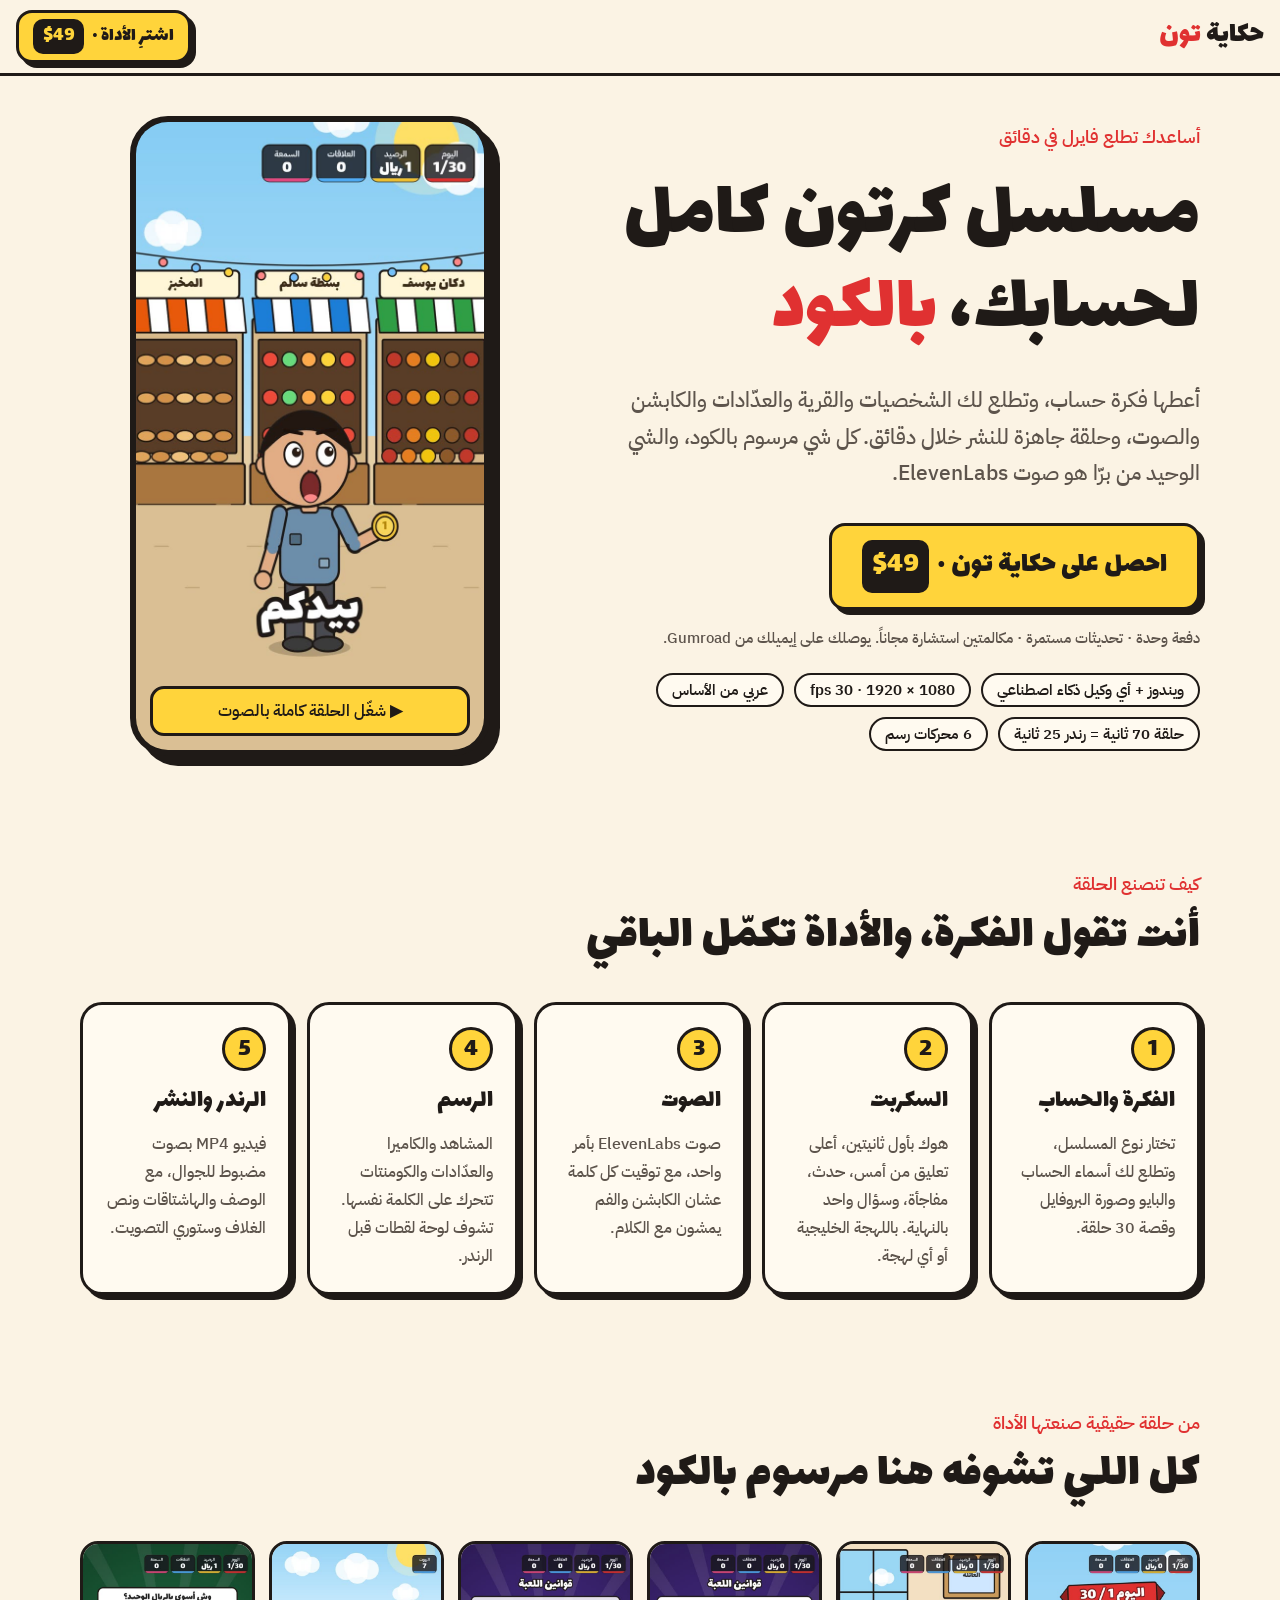
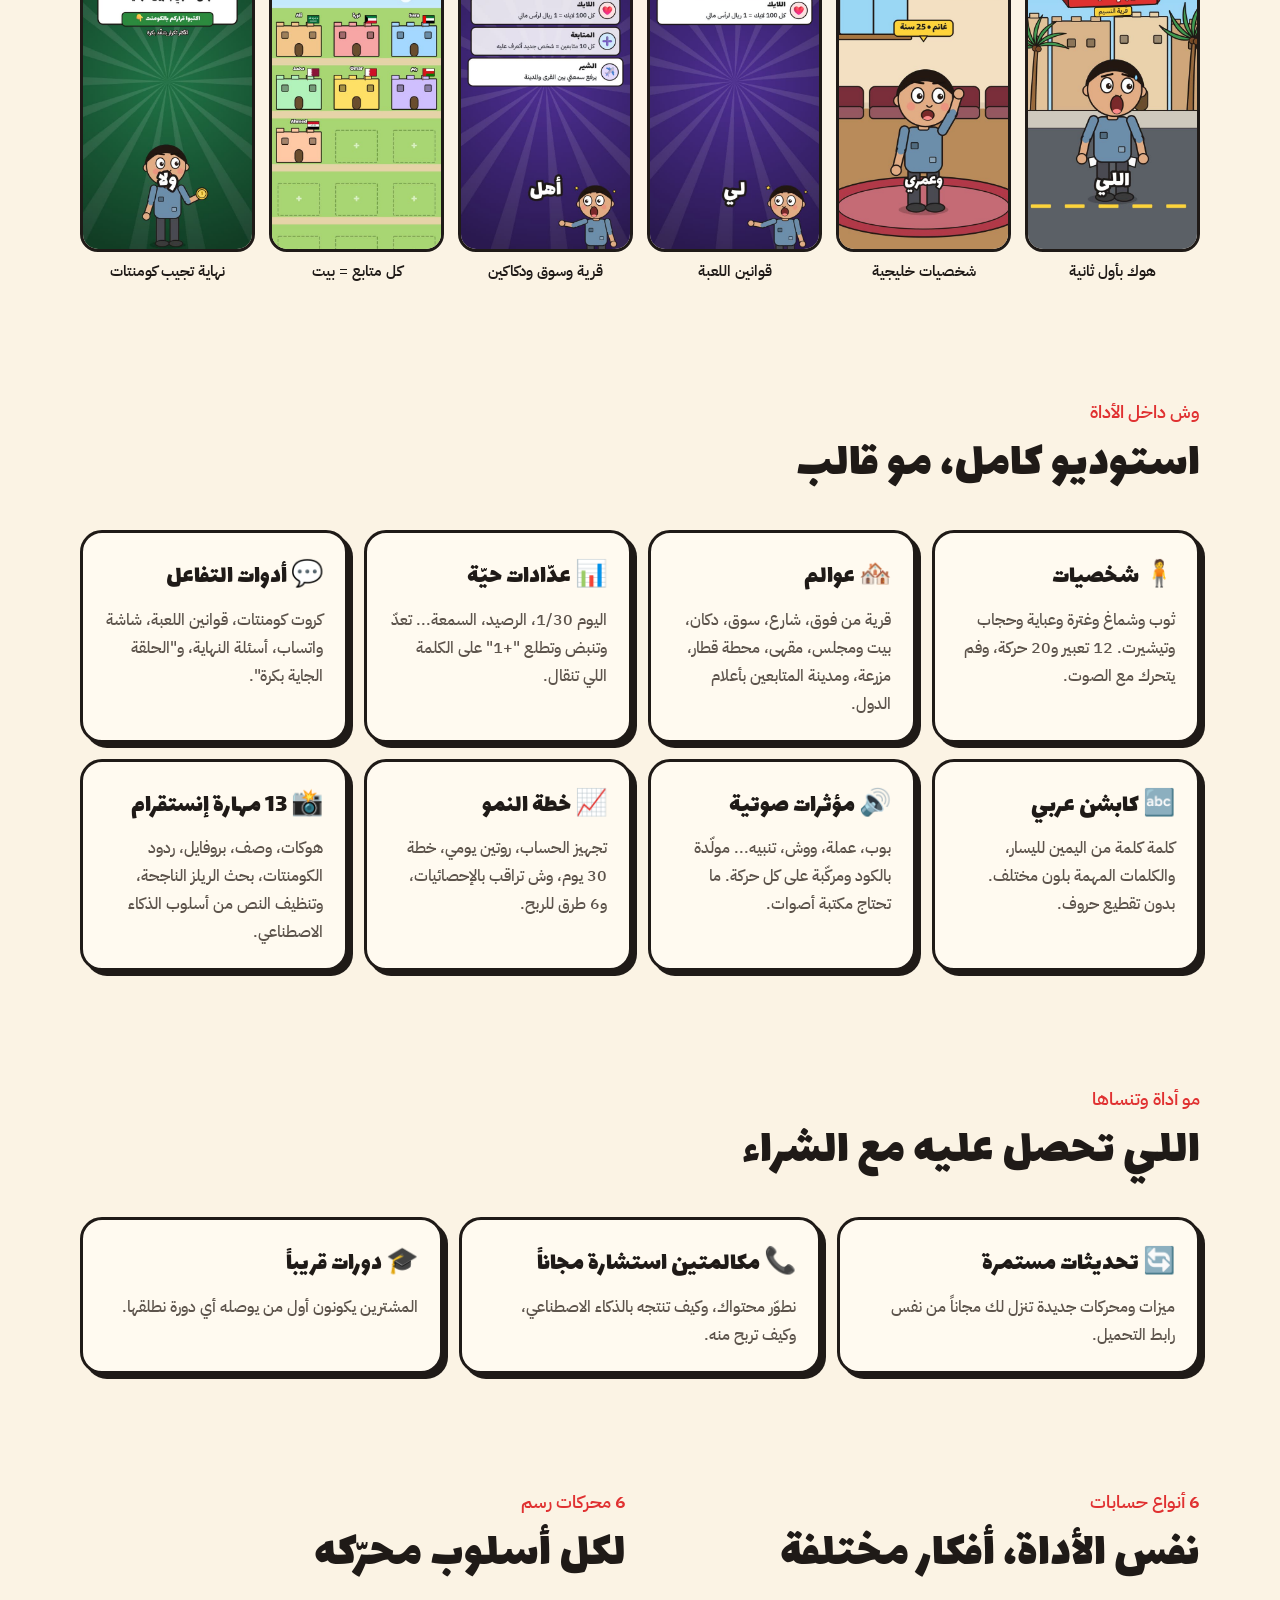
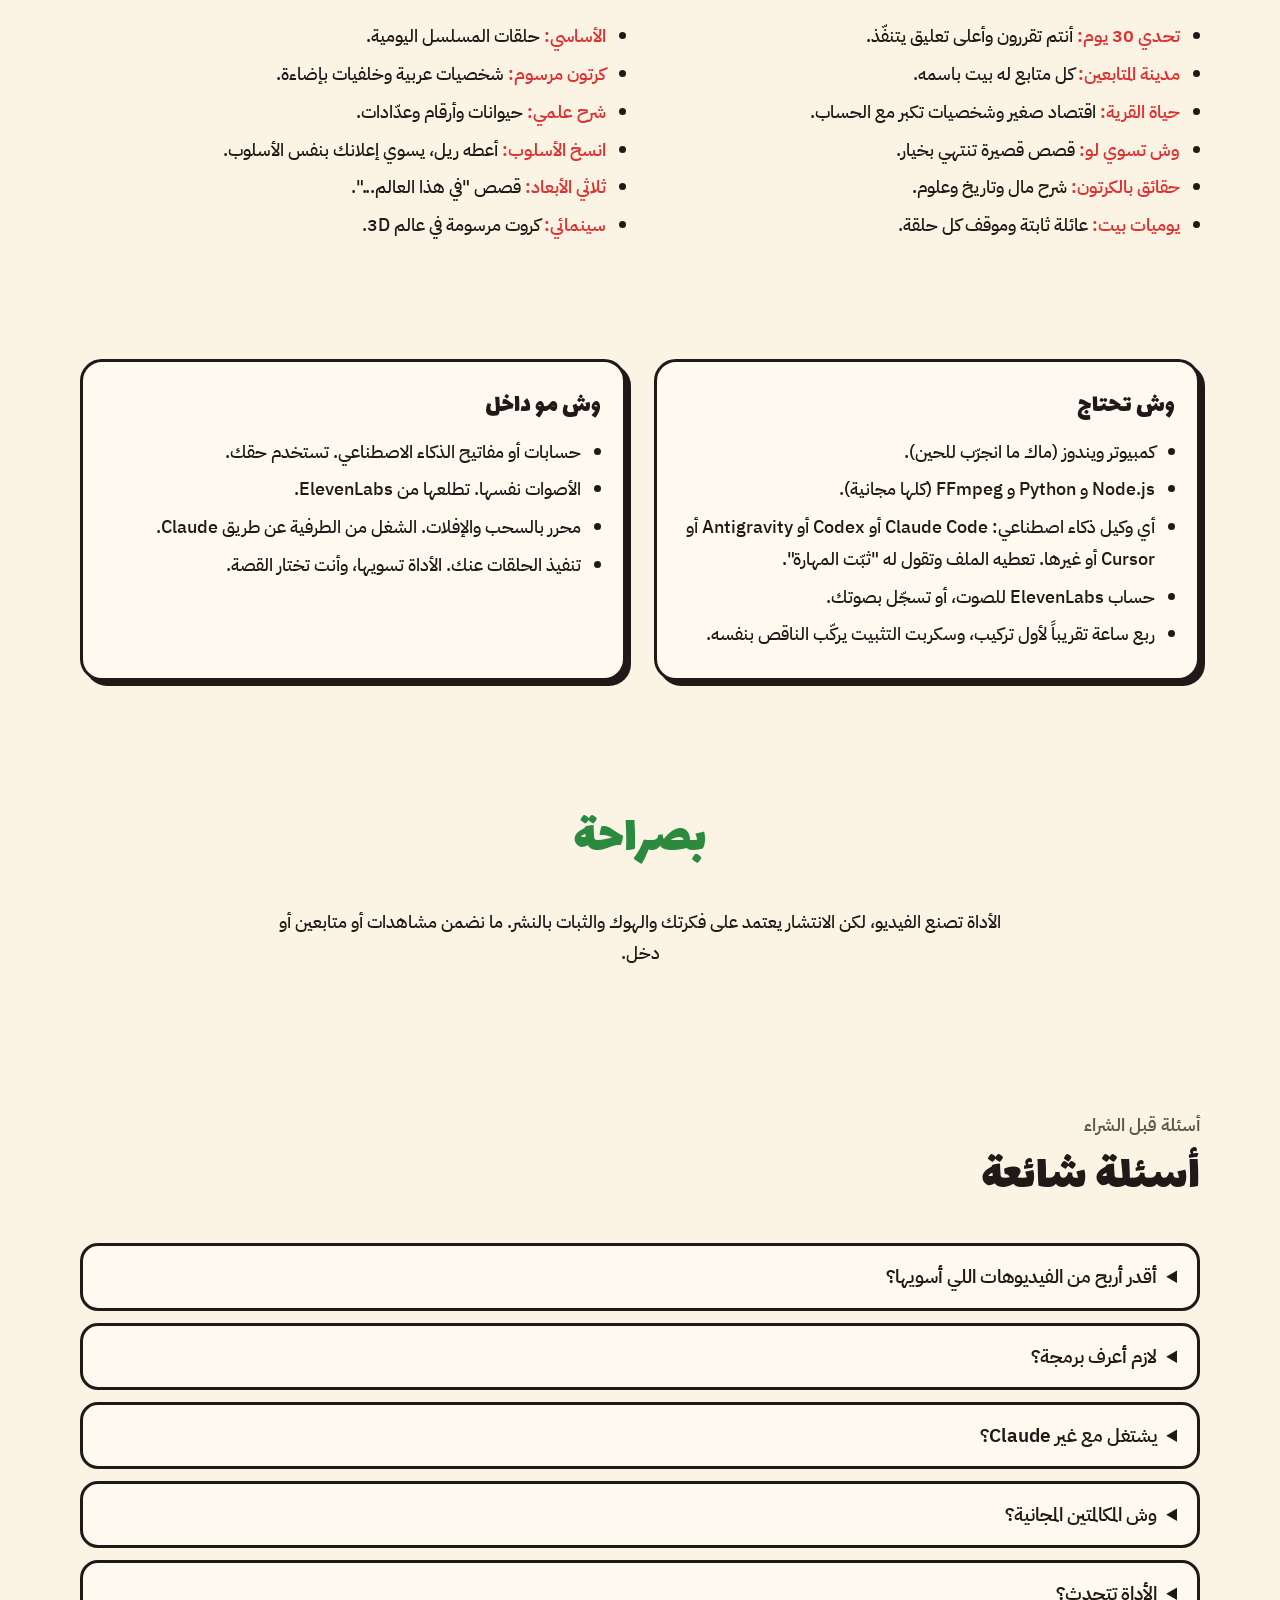
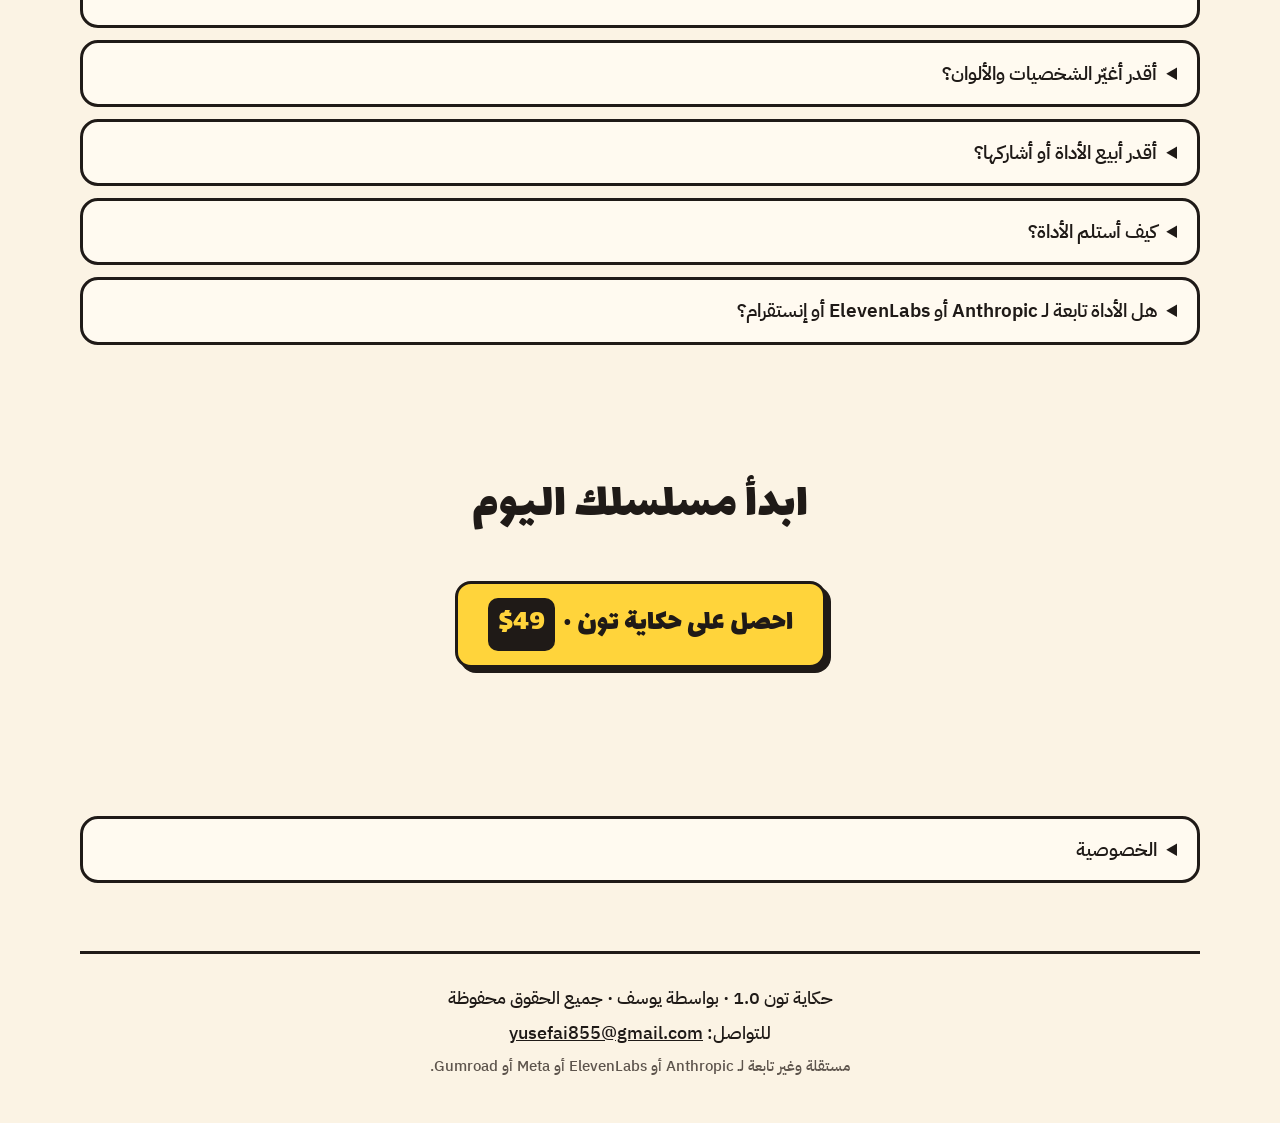
==== index.html @ e9ec8491 "Add visitor analytics, pre-checkout lead form, invite links and private dashboard Co-Authored-By: Cl" ====
<!doctype html>
<html lang="ar" dir="rtl">
<head>
<meta charset="utf-8">
<meta name="viewport" content="width=device-width, initial-scale=1">
<meta http-equiv="Content-Security-Policy" content="default-src 'self'; img-src 'self' data:; media-src 'self'; font-src 'self'; style-src 'self'; script-src 'self'; connect-src https://*.supabase.co; object-src 'none'; base-uri 'none'; form-action 'none'; upgrade-insecure-requests">
<meta name="referrer" content="strict-origin-when-cross-origin">
<title>حكاية تون | مسلسل كرتون كامل لإنستقرام بالذكاء الاصطناعي</title>
<meta name="description" content="أداة لـ Claude تصنع مسلسل كرتون عربي كامل لإنستقرام وتيك توك: الشخصيات والخلفيات والعدّادات والكابشن مرسومة بالكود، والصوت من ElevenLabs.">
<meta property="og:title" content="حكاية تون">
<meta property="og:description" content="أعطها فكرة، تطلع لك حلقة كرتون جاهزة للنشر.">
<meta property="og:image" content="assets/poster.jpg">
<link rel="icon" href="assets/icon.svg" type="image/svg+xml">
<link rel="stylesheet" href="style.css?v=2">
</head>
<body>

<header class="bar">
  <a class="logo" href="#top">حكاية <span>تون</span></a>
  <a class="btn btn-sm buy" href="#" data-buy>اشترِ الأداة · <b data-price></b></a>
</header>

<main id="top">

<section class="hero wrap">
  <div class="hero-text">
    <p class="kicker">أساعدك تطلع فايرل في دقائق</p>
    <h1>مسلسل كرتون كامل<br>لحسابك، <em>بالكود</em></h1>
    <p class="lead">أعطها فكرة حساب، وتطلع لك الشخصيات والقرية والعدّادات والكابشن والصوت، وحلقة جاهزة للنشر خلال دقائق. كل شي مرسوم بالكود، والشي الوحيد من برّا هو صوت ElevenLabs.</p>
    <a class="btn buy big" href="#" data-buy>احصل على حكاية تون · <b data-price></b></a>
    <p class="small">دفعة وحدة · تحديثات مستمرة · مكالمتين استشارة مجاناً. يوصلك على إيميلك من Gumroad.</p>
    <ul class="chips">
      <li>ويندوز + أي وكيل ذكاء اصطناعي</li><li>1080 × 1920 · 30 fps</li><li>عربي من الأساس</li><li>حلقة 70 ثانية = رندر 25 ثانية</li><li>6 محركات رسم</li>
    </ul>
  </div>
  <div class="phone">
    <video id="heroVideo" src="assets/hero.mp4" poster="assets/poster.jpg" autoplay muted loop playsinline preload="metadata" disablepictureinpicture controlslist="nodownload noremoteplayback"></video>
    <button class="sound" id="soundBtn" type="button">▶ شغّل الحلقة كاملة بالصوت</button>
  </div>
</section>

<section class="wrap">
  <p class="kicker">كيف تنصنع الحلقة</p>
  <h2>أنت تقول الفكرة، والأداة تكمّل الباقي</h2>
  <ol class="steps">
    <li><span>1</span><h3>الفكرة والحساب</h3><p>تختار نوع المسلسل، وتطلع لك أسماء الحساب والبايو وصورة البروفايل وقصة 30 حلقة.</p></li>
    <li><span>2</span><h3>السكربت</h3><p>هوك بأول ثانيتين، أعلى تعليق من أمس، حدث، مفاجأة، وسؤال واحد بالنهاية. باللهجة الخليجية أو أي لهجة.</p></li>
    <li><span>3</span><h3>الصوت</h3><p>صوت ElevenLabs بأمر واحد، مع توقيت كل كلمة عشان الكابشن والفم يمشون مع الكلام.</p></li>
    <li><span>4</span><h3>الرسم</h3><p>المشاهد والكاميرا والعدّادات والكومنتات تتحرك على الكلمة نفسها. تشوف لوحة لقطات قبل الرندر.</p></li>
    <li><span>5</span><h3>الرندر والنشر</h3><p>فيديو MP4 بصوت مضبوط للجوال، مع الوصف والهاشتاقات ونص الغلاف وستوري التصويت.</p></li>
  </ol>
</section>

<section class="wrap">
  <p class="kicker">من حلقة حقيقية صنعتها الأداة</p>
  <h2>كل اللي تشوفه هنا مرسوم بالكود</h2>
  <div class="gallery">
    <figure><img src="assets/hook.jpg" alt="الهوك" loading="lazy"><figcaption>هوك بأول ثانية</figcaption></figure>
    <figure><img src="assets/family.jpg" alt="العائلة" loading="lazy"><figcaption>شخصيات خليجية</figcaption></figure>
    <figure><img src="assets/rules.jpg" alt="القوانين" loading="lazy"><figcaption>قوانين اللعبة</figcaption></figure>
    <figure><img src="assets/market.jpg" alt="السوق" loading="lazy"><figcaption>قرية وسوق ودكاكين</figcaption></figure>
    <figure><img src="assets/city.jpg" alt="مدينة المتابعين" loading="lazy"><figcaption>كل متابع = بيت</figcaption></figure>
    <figure><img src="assets/cta.jpg" alt="النهاية" loading="lazy"><figcaption>نهاية تجيب كومنتات</figcaption></figure>
  </div>
</section>

<section class="wrap">
  <p class="kicker">وش داخل الأداة</p>
  <h2>استوديو كامل، مو قالب</h2>
  <div class="grid">
    <div class="card"><h3>🧍 شخصيات</h3><p>ثوب وشماغ وغترة وعباية وحجاب وتيشيرت. 12 تعبير و20 حركة، وفم يتحرك مع الصوت.</p></div>
    <div class="card"><h3>🏘️ عوالم</h3><p>قرية من فوق، شارع، سوق، دكان، بيت ومجلس، مقهى، محطة قطار، مزرعة، ومدينة المتابعين بأعلام الدول.</p></div>
    <div class="card"><h3>📊 عدّادات حيّة</h3><p>اليوم 1/30، الرصيد، السمعة... تعدّ وتنبض وتطلع "+1" على الكلمة اللي تنقال.</p></div>
    <div class="card"><h3>💬 أدوات التفاعل</h3><p>كروت كومنتات، قوانين اللعبة، شاشة واتساب، أسئلة النهاية، و"الحلقة الجاية بكرة".</p></div>
    <div class="card"><h3>🔤 كابشن عربي</h3><p>كلمة كلمة من اليمين لليسار، والكلمات المهمة بلون مختلف. بدون تقطيع حروف.</p></div>
    <div class="card"><h3>🔊 مؤثرات صوتية</h3><p>بوب، عملة، ووش، تنبيه... مولّدة بالكود ومركّبة على كل حركة. ما تحتاج مكتبة أصوات.</p></div>
    <div class="card"><h3>📈 خطة النمو</h3><p>تجهيز الحساب، روتين يومي، خطة 30 يوم، وش تراقب بالإحصائيات، و6 طرق للربح.</p></div>
    <div class="card"><h3>📸 13 مهارة إنستقرام</h3><p>هوكات، وصف، بروفايل، ردود الكومنتات، بحث الريلز الناجحة، وتنظيف النص من أسلوب الذكاء الاصطناعي.</p></div>
  </div>
</section>

<section class="wrap">
  <p class="kicker">مو أداة وتنساها</p>
  <h2>اللي تحصل عليه مع الشراء</h2>
  <div class="grid three">
    <div class="card"><h3>🔄 تحديثات مستمرة</h3><p>ميزات ومحركات جديدة تنزل لك مجاناً من نفس رابط التحميل.</p></div>
    <div class="card"><h3>📞 مكالمتين استشارة مجاناً</h3><p>نطوّر محتواك، وكيف تنتجه بالذكاء الاصطناعي، وكيف تربح منه.</p></div>
    <div class="card"><h3>🎓 دورات قريباً</h3><p>المشترين يكونون أول من يوصله أي دورة نطلقها.</p></div>
  </div>
</section>

<section class="wrap split">
  <div>
    <p class="kicker">6 أنواع حسابات</p>
    <h2>نفس الأداة، أفكار مختلفة</h2>
    <ul class="list">
      <li><b>تحدي 30 يوم:</b> أنتم تقررون وأعلى تعليق يتنفّذ.</li>
      <li><b>مدينة المتابعين:</b> كل متابع له بيت باسمه.</li>
      <li><b>حياة القرية:</b> اقتصاد صغير وشخصيات تكبر مع الحساب.</li>
      <li><b>وش تسوي لو:</b> قصص قصيرة تنتهي بخيار.</li>
      <li><b>حقائق بالكرتون:</b> شرح مال وتاريخ وعلوم.</li>
      <li><b>يوميات بيت:</b> عائلة ثابتة وموقف كل حلقة.</li>
    </ul>
  </div>
  <div>
    <p class="kicker">6 محركات رسم</p>
    <h2>لكل أسلوب محرّكه</h2>
    <ul class="list">
      <li><b>الأساسي:</b> حلقات المسلسل اليومية.</li>
      <li><b>كرتون مرسوم:</b> شخصيات عربية وخلفيات بإضاءة.</li>
      <li><b>شرح علمي:</b> حيوانات وأرقام وعدّادات.</li>
      <li><b>انسخ الأسلوب:</b> أعطه ريل، يسوي إعلانك بنفس الأسلوب.</li>
      <li><b>ثلاثي الأبعاد:</b> قصص "في هذا العالم...".</li>
      <li><b>سينمائي:</b> كروت مرسومة في عالم 3D.</li>
    </ul>
  </div>
</section>

<section class="wrap split">
  <div class="card">
    <h3>وش تحتاج</h3>
    <ul class="list">
      <li>كمبيوتر ويندوز (ماك ما انجرّب للحين).</li>
      <li>Node.js و Python و FFmpeg (كلها مجانية).</li>
      <li>أي وكيل ذكاء اصطناعي: Claude Code أو Codex أو Antigravity أو Cursor أو غيرها. تعطيه الملف وتقول له "ثبّت المهارة".</li>
      <li>حساب ElevenLabs للصوت، أو تسجّل بصوتك.</li>
      <li>ربع ساعة تقريباً لأول تركيب، وسكربت التثبيت يركّب الناقص بنفسه.</li>
    </ul>
  </div>
  <div class="card">
    <h3>وش مو داخل</h3>
    <ul class="list">
      <li>حسابات أو مفاتيح الذكاء الاصطناعي. تستخدم حقك.</li>
      <li>الأصوات نفسها. تطلعها من ElevenLabs.</li>
      <li>محرر بالسحب والإفلات. الشغل من الطرفية عن طريق Claude.</li>
      <li>تنفيذ الحلقات عنك. الأداة تسويها، وأنت تختار القصة.</li>
    </ul>
  </div>
</section>

<section class="wrap honest">
  <p class="big-num">بصراحة</p>
  <p>الأداة تصنع الفيديو، لكن الانتشار يعتمد على فكرتك والهوك والثبات بالنشر. ما نضمن مشاهدات أو متابعين أو دخل.</p>
</section>

<section class="wrap faq">
  <p class="kicker">أسئلة قبل الشراء</p>
  <h2>أسئلة شائعة</h2>
  <details><summary>أقدر أربح من الفيديوهات اللي أسويها؟</summary><p>إيه. الفيديوهات ملكك، وتقدر تنشرها وتربح منها وتسوي فيها إعلانات.</p></details>
  <details><summary>لازم أعرف برمجة؟</summary><p>لا. تكلّم وكيل الذكاء الاصطناعي بالعربي وهو يشغّل الأوامر. التثبيت أول مرة بأمر واحد.</p></details>
  <details><summary>يشتغل مع غير Claude؟</summary><p>إيه. يشتغل مع أي وكيل يقرأ الملفات ويشغّل الأوامر: Claude Code و Codex و Antigravity و Cursor وغيرها، على ويندوز.</p></details>
  <details><summary>وش المكالمتين المجانية؟</summary><p>بعد الشراء تحجز مكالمتين استشارة: نطوّر فكرة محتواك، وكيف تنتجه بالذكاء الاصطناعي، وكيف تربح من صناعة المحتوى. تحجزها بإيميل مع رقم طلبك.</p></details>
  <details><summary>الأداة تتحدث؟</summary><p>إيه. نطوّرها باستمرار ونضيف ميزات ومحركات، وكل تحديث ينزل لك مجاناً من نفس رابط التحميل.</p></details>
  <details><summary>أقدر أغيّر الشخصيات والألوان؟</summary><p>إيه. كل شخصية تتحدد بسطور بسيطة (لون البشرة، الشعر، اللبس، العمر)، وتقدر تضيف خلفيات جديدة.</p></details>
  <details><summary>أقدر أبيع الأداة أو أشاركها؟</summary><p>لا. الرخصة لاستخدامك الشخصي ولصنع فيديوهاتك. إعادة البيع أو المشاركة ممنوعة.</p></details>
  <details><summary>كيف أستلم الأداة؟</summary><p>بعد الدفع في Gumroad يوصلك رابط التحميل على إيميلك مباشرة.</p></details>
  <details><summary>هل الأداة تابعة لـ Anthropic أو ElevenLabs أو إنستقرام؟</summary><p>لا. أداة مستقلة تشتغل معها، وما هي تابعة لها ولا معتمدة منها.</p></details>
</section>

<section class="wrap final">
  <h2>ابدأ مسلسلك اليوم</h2>
  <a class="btn buy big" href="#" data-buy>احصل على حكاية تون · <b data-price></b></a>
</section>

<section class="wrap faq" id="privacy">
  <details><summary>الخصوصية</summary><p>نحفظ إيميلك ورقمك لما تكتبها قبل الدفع، عشان نتواصل معك بخصوص طلبك والتحديثات والمكالمات. نقيس الزيارات بشكل مجهول (كم وقت بقيت بالصفحة ووين وصلت) عشان نحسّن الموقع، بمعرّف عشوائي في متصفحك بدون اسمك. ما نبيع بياناتك ولا نشاركها مع أحد. الدفع كله في Gumroad وما نشوف بيانات بطاقتك. تبي نحذف بياناتك؟ راسلنا على الإيميل تحت.</p></details>
</section>

</main>

<footer class="wrap foot">
  <p>حكاية تون 1.0 · بواسطة يوسف · جميع الحقوق محفوظة</p>
  <p data-email-row hidden>للتواصل: <a data-email href="#"></a></p>
  <p class="small">مستقلة وغير تابعة لـ Anthropic أو ElevenLabs أو Meta أو Gumroad.</p>
</footer>

<div class="modal" id="leadModal" hidden>
  <form class="lead-box" id="leadForm" novalidate>
    <button class="close" id="leadClose" type="button" aria-label="إغلاق">✕</button>
    <h3>خطوة وحدة قبل الدفع</h3>
    <p class="small">نحتاج إيميلك ورقمك عشان نرسل لك التحديثات ونرتب معك المكالمتين المجانية.</p>
    <label>الإيميل<input name="email" type="email" inputmode="email" autocomplete="email" required dir="ltr" placeholder="name@example.com"></label>
    <label>رقم الجوال
      <span class="phone-row">
        <input name="phone" type="tel" inputmode="tel" autocomplete="tel-national" required dir="ltr" placeholder="5XXXXXXXX">
        <select name="cc" aria-label="رمز الدولة" dir="ltr">
          <option value="+966">🇸🇦 +966</option><option value="+971">🇦🇪 +971</option><option value="+965">🇰🇼 +965</option>
          <option value="+974">🇶🇦 +974</option><option value="+973">🇧🇭 +973</option><option value="+968">🇴🇲 +968</option>
          <option value="+964">🇮🇶 +964</option><option value="+962">🇯🇴 +962</option><option value="+20">🇪🇬 +20</option>
          <option value="+212">🇲🇦 +212</option><option value="+213">🇩🇿 +213</option><option value="+216">🇹🇳 +216</option>
          <option value="+1">🇺🇸 +1</option><option value="+44">🇬🇧 +44</option>
        </select>
      </span>
    </label>
    <label class="check"><input name="consent" type="checkbox"> أوافق على حفظ إيميلي ورقمي للتواصل بخصوص طلبي (<a href="#privacy">الخصوصية</a>)</label>
    <p class="err" id="leadMsg" role="alert"></p>
    <button class="btn buy big" type="submit">كمّل للدفع</button>
    <p class="small">الدفع يتم بأمان في Gumroad. ما نشوف بيانات بطاقتك.</p>
  </form>
</div>

<div class="modal" id="modal" hidden>
  <div class="modal-box">
    <button class="close" id="closeBtn" type="button" aria-label="إغلاق">✕</button>
    <video id="demoVideo" src="assets/demo.mp4" poster="assets/poster.jpg" controls playsinline preload="none" disablepictureinpicture controlslist="nodownload noremoteplayback noplaybackrate"></video>
  </div>
</div>

<script src="config.js?v=2"></script>
<script src="site.js?v=2"></script>
</body>
</html>
---- style.css ----
@font-face { font-family: Lalezar; src: url('fonts/Lalezar-Regular.ttf'); font-display: swap; }
@font-face { font-family: Plex; src: url('fonts/IBMPlexSansArabic-Medium.ttf'); font-weight: 500; font-display: swap; }
@font-face { font-family: Plex; src: url('fonts/IBMPlexSansArabic-SemiBold.ttf'); font-weight: 600; font-display: swap; }

:root {
  --bg: #fbf3e4; --paper: #fffaf0; --ink: #1f1a17; --muted: #5d544c; --line: #1f1a17;
  --yellow: #ffd43b; --red: #e03131; --green: #2b8a3e; --purple: #4b2d8f; --sky: #7cc8f2;
  --shadow: 5px 5px 0 var(--line);
}
@media (prefers-color-scheme: dark) {
  :root { --bg: #17130f; --paper: #231d17; --ink: #f5ede1; --muted: #c9bcab; --line: #000; --shadow: 5px 5px 0 #000; }
}
* { box-sizing: border-box; }
html { scroll-behavior: smooth; }
body { margin: 0; background: var(--bg); color: var(--ink); font: 500 18px/1.75 Plex, 'Segoe UI', Tahoma, sans-serif;
  -webkit-user-select: none; user-select: none; overflow-x: hidden; }
img, video { -webkit-user-drag: none; user-select: none; }
h1, h2, h3, .logo, .btn, .big-num { font-family: Lalezar, Plex, sans-serif; font-weight: 400; letter-spacing: 0; }
h1 { font-size: clamp(44px, 7vw, 82px); line-height: 1.15; margin: .2em 0 .3em; }
h1 em { font-style: normal; color: var(--red); }
h2 { font-size: clamp(32px, 4.4vw, 50px); line-height: 1.25; margin: .1em 0 .7em; }
h3 { font-size: 26px; margin: 0 0 .2em; }
a { color: inherit; }
.wrap { width: min(1120px, 100% - 32px); margin: 0 auto; padding: 56px 0; }
.kicker { color: var(--red); font-weight: 600; margin: 0; }
.small { color: var(--muted); font-size: 15px; }

.bar { position: sticky; top: 0; z-index: 10; display: flex; justify-content: space-between; align-items: center;
  padding: 10px 16px; background: color-mix(in srgb, var(--bg) 88%, transparent); backdrop-filter: blur(8px); border-bottom: 3px solid var(--line); }
.logo { font-size: 30px; text-decoration: none; }
.logo span { color: var(--red); }

.btn { display: inline-flex; align-items: center; gap: 8px; text-decoration: none; background: var(--yellow); color: #1f1a17;
  border: 3px solid var(--line); border-radius: 16px; padding: 10px 22px; font-size: 24px; box-shadow: var(--shadow);
  transition: transform .12s, box-shadow .12s; cursor: pointer; }
.btn:hover { transform: translate(-2px, -2px); box-shadow: 7px 7px 0 var(--line); }
.btn:active { transform: translate(3px, 3px); box-shadow: 2px 2px 0 var(--line); }
.btn b { font-weight: 400; background: #1f1a17; color: var(--yellow); border-radius: 10px; padding: 0 10px; }
.btn.big { font-size: 30px; padding: 14px 30px; margin-top: 10px; }
.btn-sm { font-size: 20px; padding: 6px 14px; }
.btn.soon { background: #ddd; cursor: not-allowed; }

.hero { display: grid; grid-template-columns: 1.15fr .85fr; gap: 40px; align-items: center; padding-top: 40px; }
.lead { font-size: 21px; color: var(--muted); max-width: 34em; }
.chips { list-style: none; padding: 0; display: flex; flex-wrap: wrap; gap: 10px; margin: 22px 0 0; }
.chips li { border: 2px solid var(--line); border-radius: 999px; padding: 2px 14px; background: var(--paper); font-size: 15px; font-weight: 600; }
.phone { position: relative; justify-self: center; width: min(360px, 82vw); aspect-ratio: 9/16; border: 6px solid var(--line);
  border-radius: 38px; overflow: hidden; background: #000; box-shadow: 10px 10px 0 var(--line); }
.phone video { width: 100%; height: 100%; object-fit: cover; display: block; }
.sound { position: absolute; inset: auto 14px 14px 14px; font: 600 16px Plex, sans-serif; background: var(--yellow); color: #1f1a17;
  border: 3px solid #1f1a17; border-radius: 14px; padding: 10px; cursor: pointer; }

.steps { list-style: none; padding: 0; margin: 0; display: grid; grid-template-columns: repeat(5, 1fr); gap: 16px; }
.steps li, .card { background: var(--paper); border: 3px solid var(--line); border-radius: 22px; padding: 22px; box-shadow: var(--shadow); }
.steps span { display: inline-grid; place-items: center; width: 44px; height: 44px; border-radius: 50%; background: var(--yellow);
  color: #1f1a17; border: 3px solid var(--line); font: 26px Lalezar, sans-serif; margin-bottom: 8px; }
.steps p, .card p { margin: 0; color: var(--muted); font-size: 16px; }

.gallery { display: grid; grid-template-columns: repeat(6, 1fr); gap: 14px; }
.gallery figure { margin: 0; }
.gallery img { width: 100%; aspect-ratio: 9/16; object-fit: cover; border: 3px solid var(--line); border-radius: 18px; display: block; pointer-events: none; }
.gallery figcaption { text-align: center; font-weight: 600; font-size: 15px; margin-top: 6px; }

.grid { display: grid; grid-template-columns: repeat(4, 1fr); gap: 16px; }
.grid.three { grid-template-columns: repeat(3, 1fr); }
.split { display: grid; grid-template-columns: 1fr 1fr; gap: 28px; }
.list { padding-inline-start: 1.1em; margin: 0; }
.list li { margin: .35em 0; }
.list b { color: var(--red); font-weight: 600; }

.honest { text-align: center; max-width: 760px; }
.big-num { font-size: 54px; margin: 0; color: var(--green); }
.faq details { background: var(--paper); border: 3px solid var(--line); border-radius: 18px; padding: 14px 20px; margin: 12px 0; }
.faq summary { cursor: pointer; font-weight: 600; font-size: 19px; }
.faq p { margin: .6em 0 0; color: var(--muted); }
.final { text-align: center; padding-bottom: 80px; }
.foot { border-top: 3px solid var(--line); text-align: center; padding: 24px 0 40px; }
.foot p { margin: 4px 0; }

.modal { position: fixed; inset: 0; z-index: 50; background: rgba(0,0,0,.82); display: grid; place-items: center; padding: 16px; }
.modal[hidden] { display: none; }
.modal-box { position: relative; width: min(400px, 92vw); }
.modal-box video { width: 100%; max-height: 86vh; border-radius: 22px; border: 4px solid #fff; background: #000; display: block; }
.close { position: absolute; top: -18px; left: -18px; width: 44px; height: 44px; border-radius: 50%; border: 3px solid #1f1a17;
  background: var(--yellow); font-size: 20px; cursor: pointer; }

.lead-box { position: relative; width: min(440px, 92vw); background: var(--paper); color: var(--ink); border: 4px solid var(--line);
  border-radius: 24px; padding: 26px 22px 18px; box-shadow: 8px 8px 0 #000; display: grid; gap: 12px; }
.lead-box h3 { font-size: 30px; margin: 0; }
.lead-box label { display: grid; gap: 6px; font-weight: 600; font-size: 16px; }
.lead-box input[type=email], .lead-box input[type=tel], .lead-box select { font: 500 18px Plex, sans-serif; padding: 10px 12px; border: 3px solid var(--line);
  border-radius: 12px; background: #fff; color: #1f1a17; width: 100%; }
.phone-row { display: grid; grid-template-columns: 1fr 120px; gap: 8px; direction: ltr; }
.lead-box .check { display: flex; gap: 8px; align-items: flex-start; font-weight: 500; font-size: 15px; }
.lead-box .check input { width: 20px; height: 20px; margin-top: 4px; }
.lead-box .err { color: var(--red); margin: 0; min-height: 1.2em; font-weight: 600; }
.lead-box .btn { justify-content: center; margin: 0; }
.lead-box .close { top: -16px; left: -16px; }
.lead-box { -webkit-user-select: text; user-select: text; }

@media (max-width: 900px) {
  .hero, .split { grid-template-columns: 1fr; }
  .hero { gap: 28px; }
  .steps { grid-template-columns: 1fr; }
  .grid, .grid.three { grid-template-columns: 1fr 1fr; }
  .gallery { grid-template-columns: repeat(3, 1fr); }
  .wrap { padding: 40px 0; }
}
@media (max-width: 520px) {
  .grid, .grid.three { grid-template-columns: 1fr; }
  .gallery { grid-template-columns: repeat(2, 1fr); }
  .btn.big { font-size: 24px; padding: 12px 18px; }
  .bar .btn-sm { font-size: 17px; }
}
@media print { body { display: none; } }
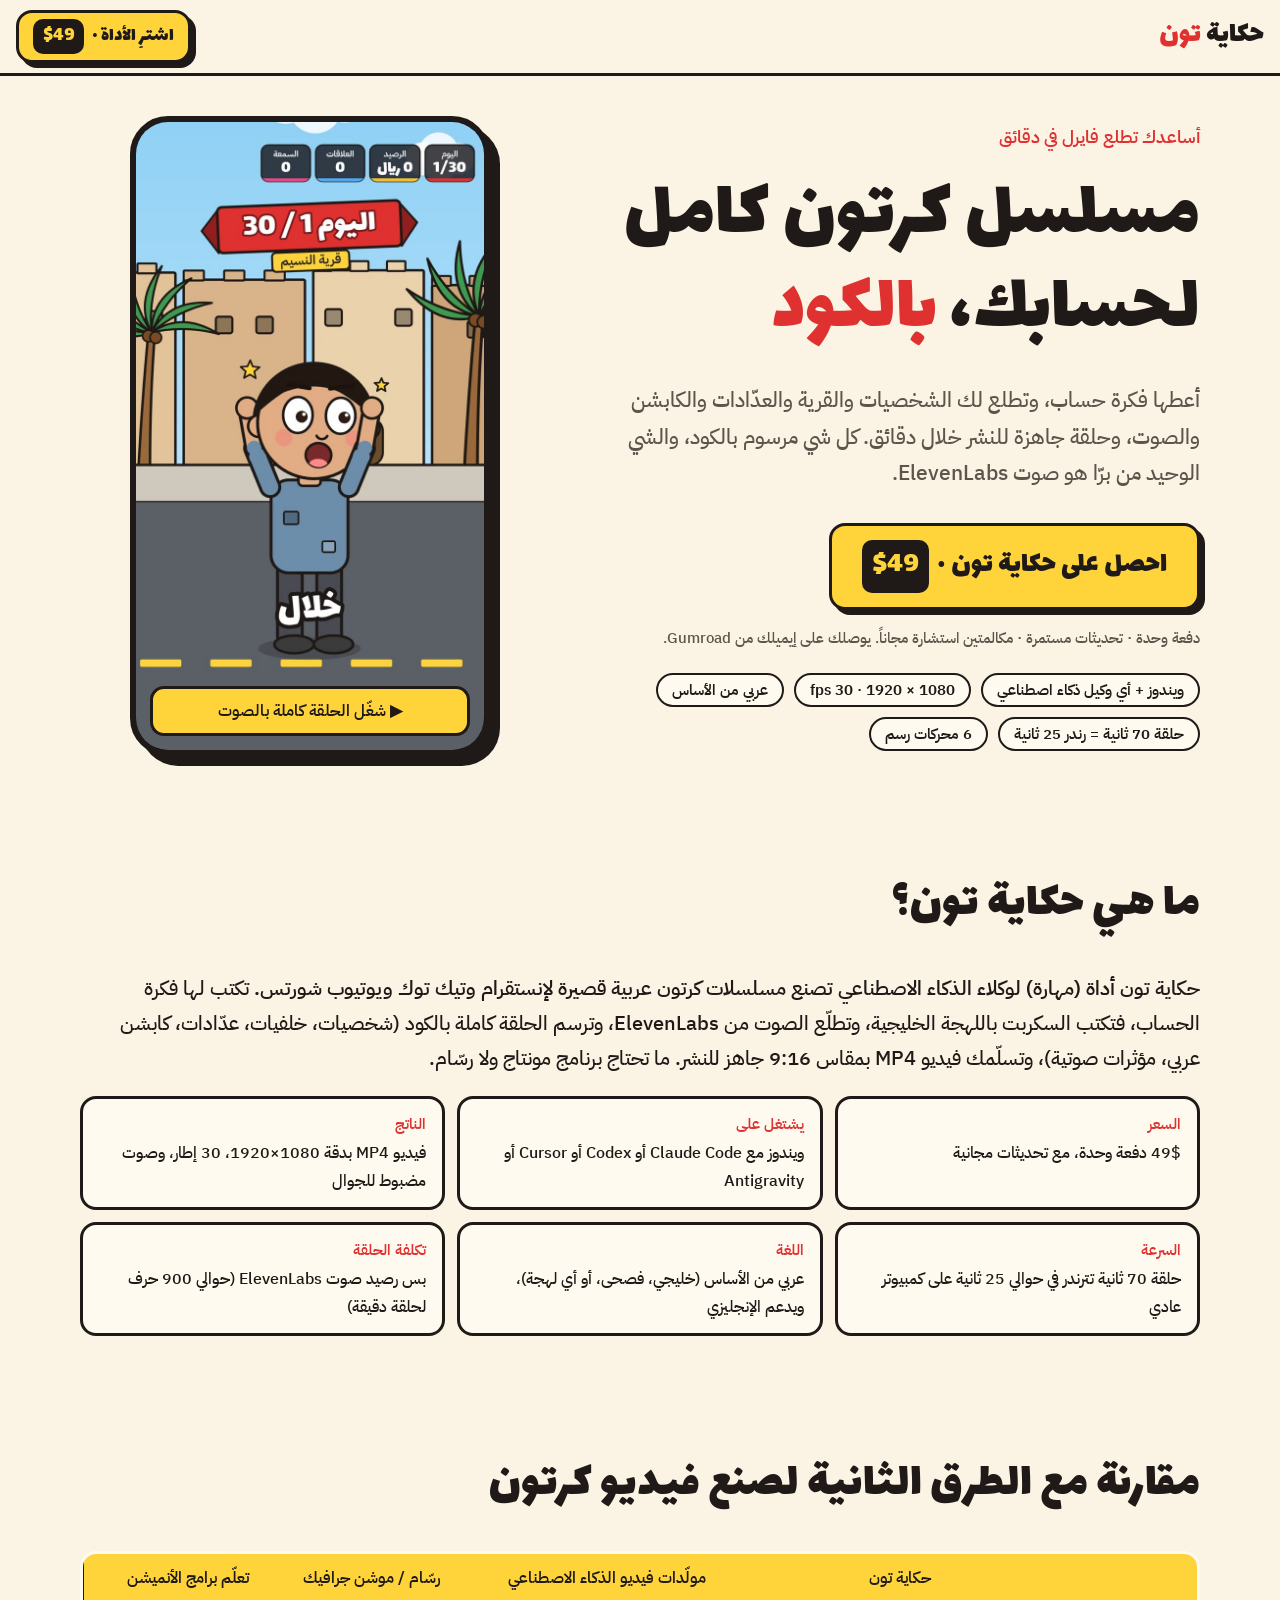
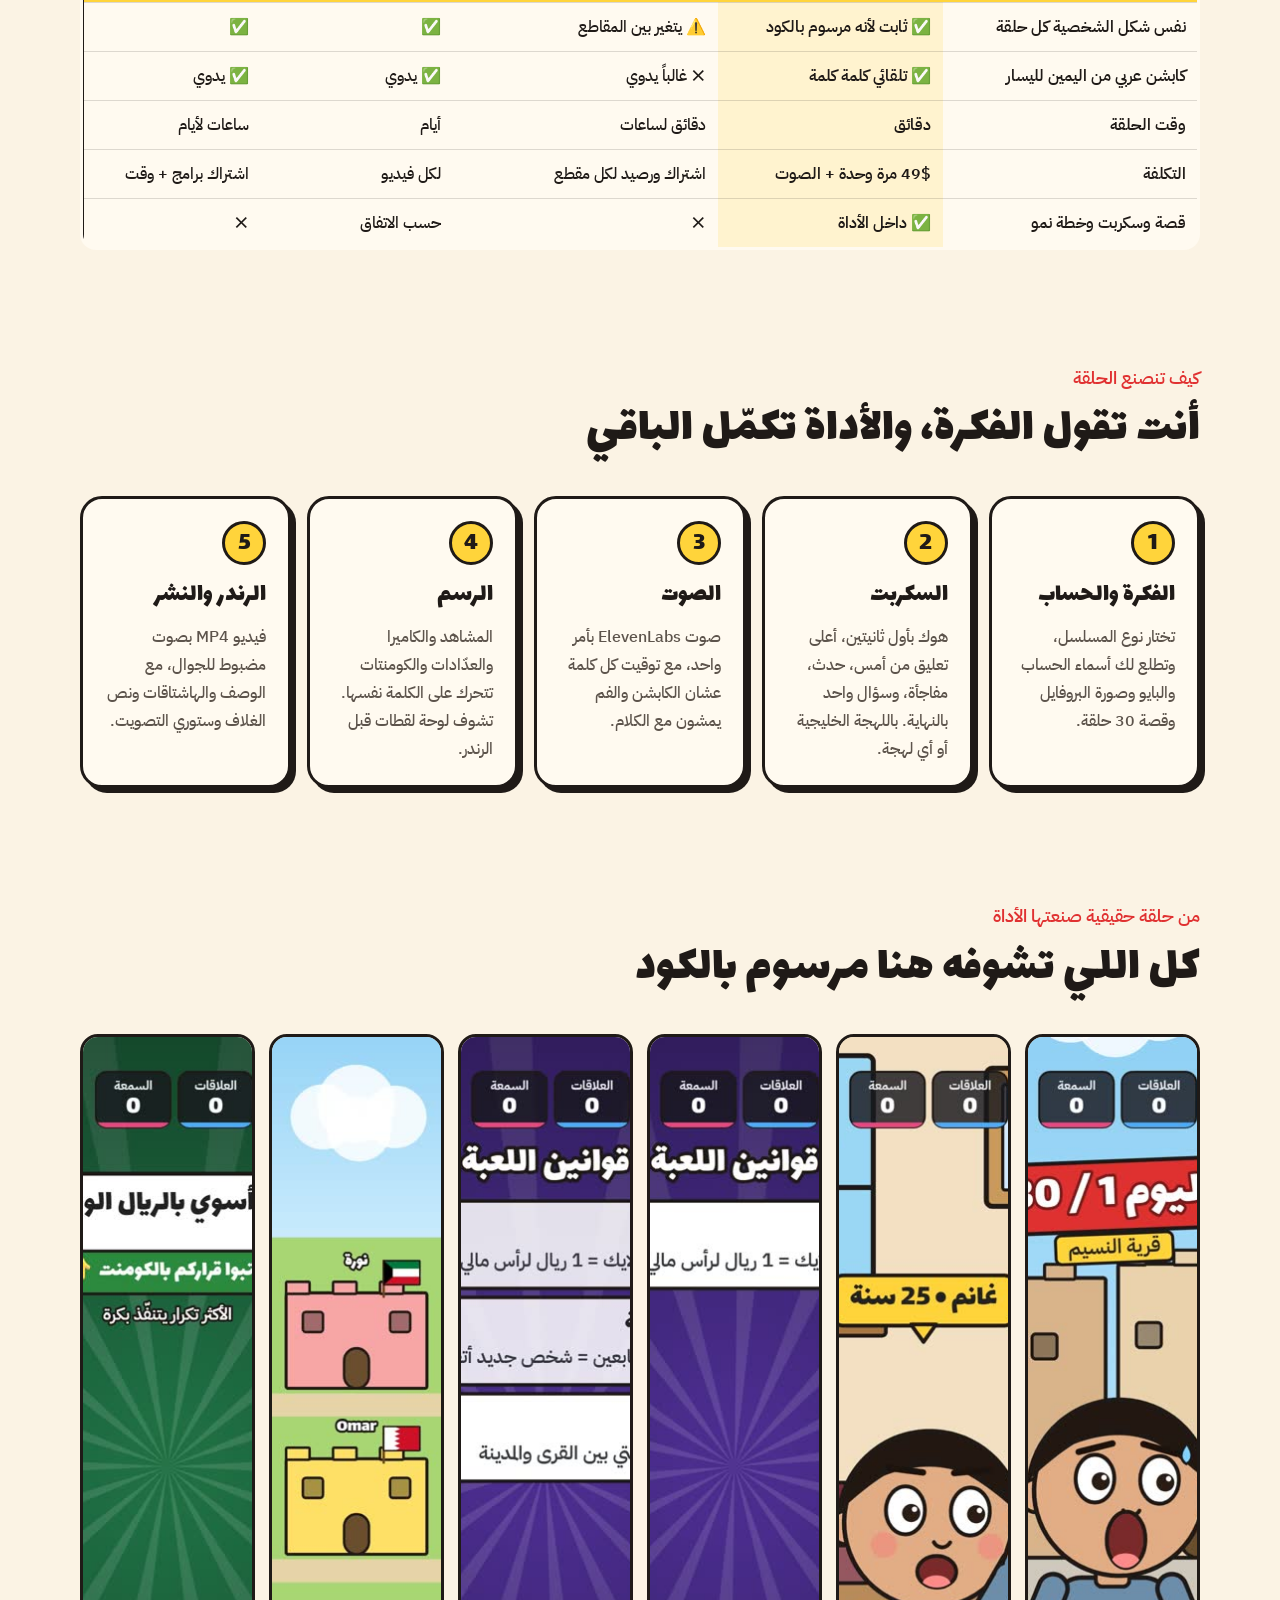
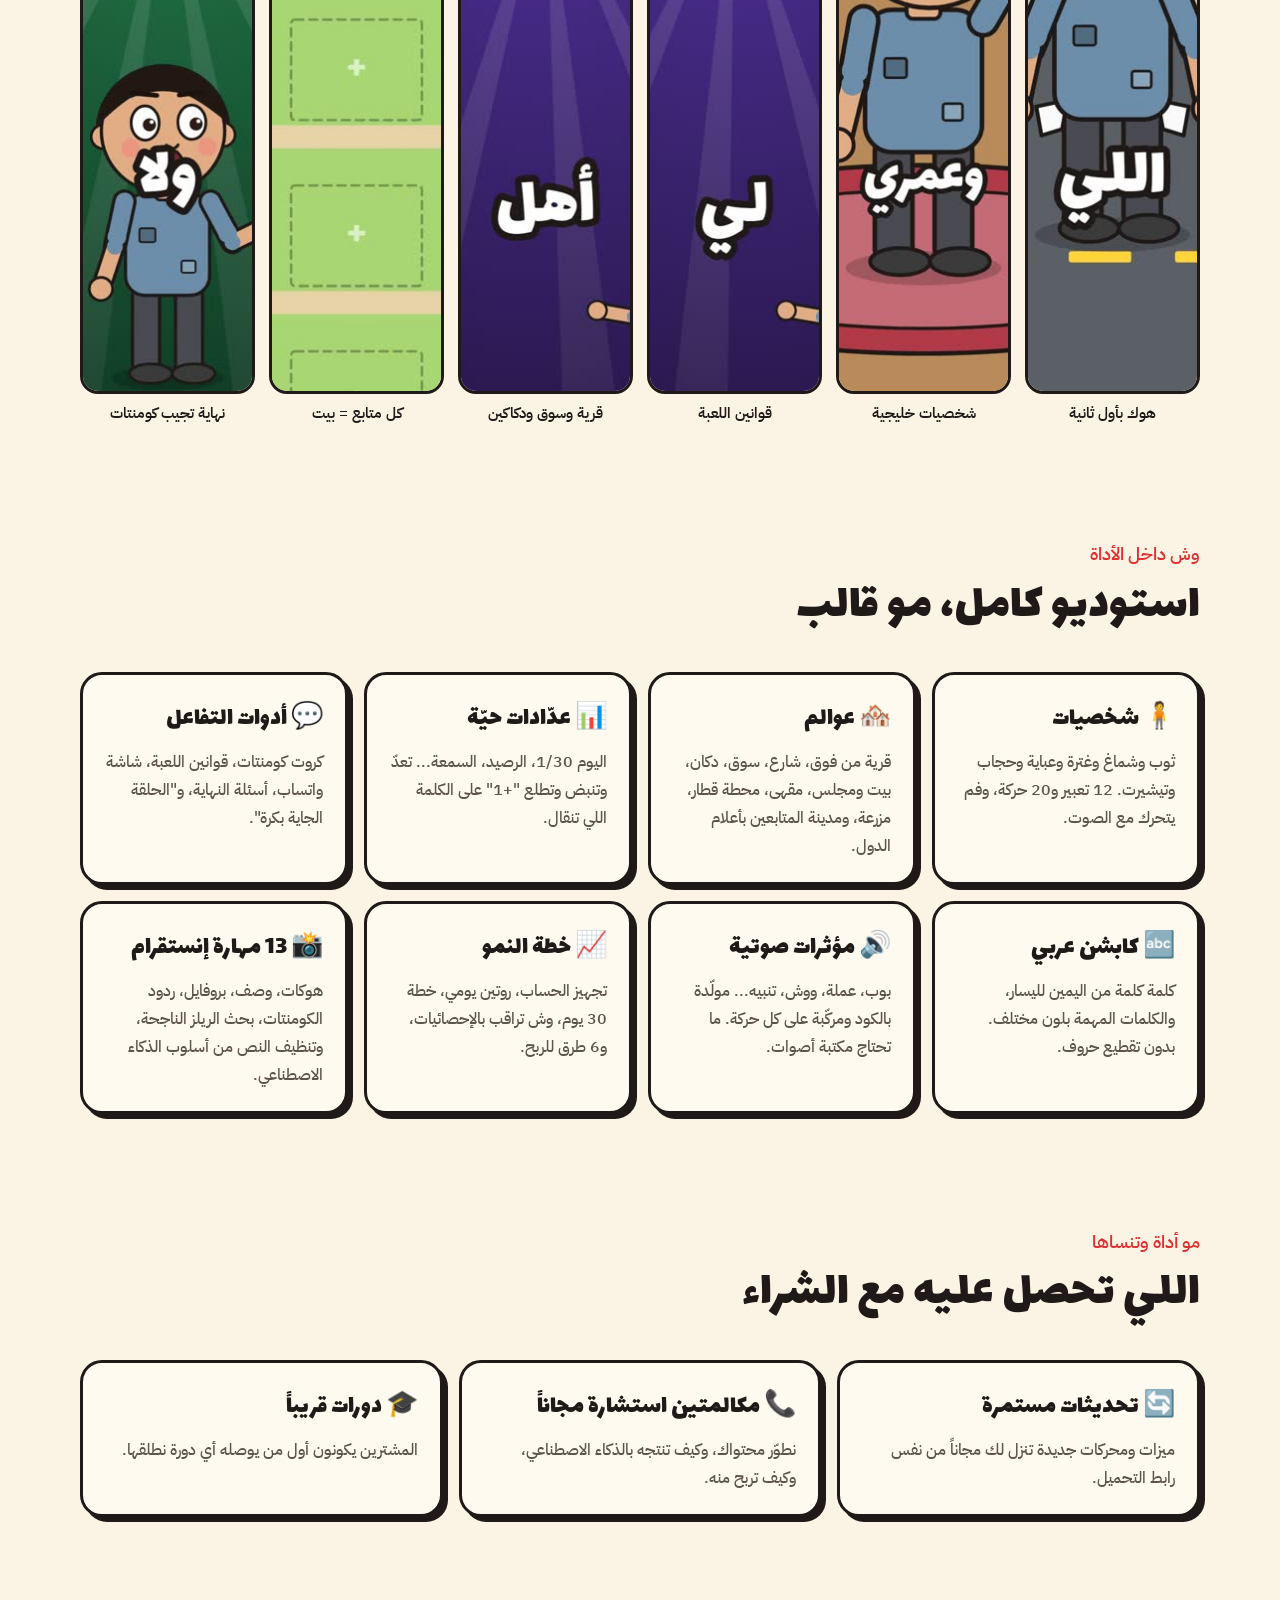
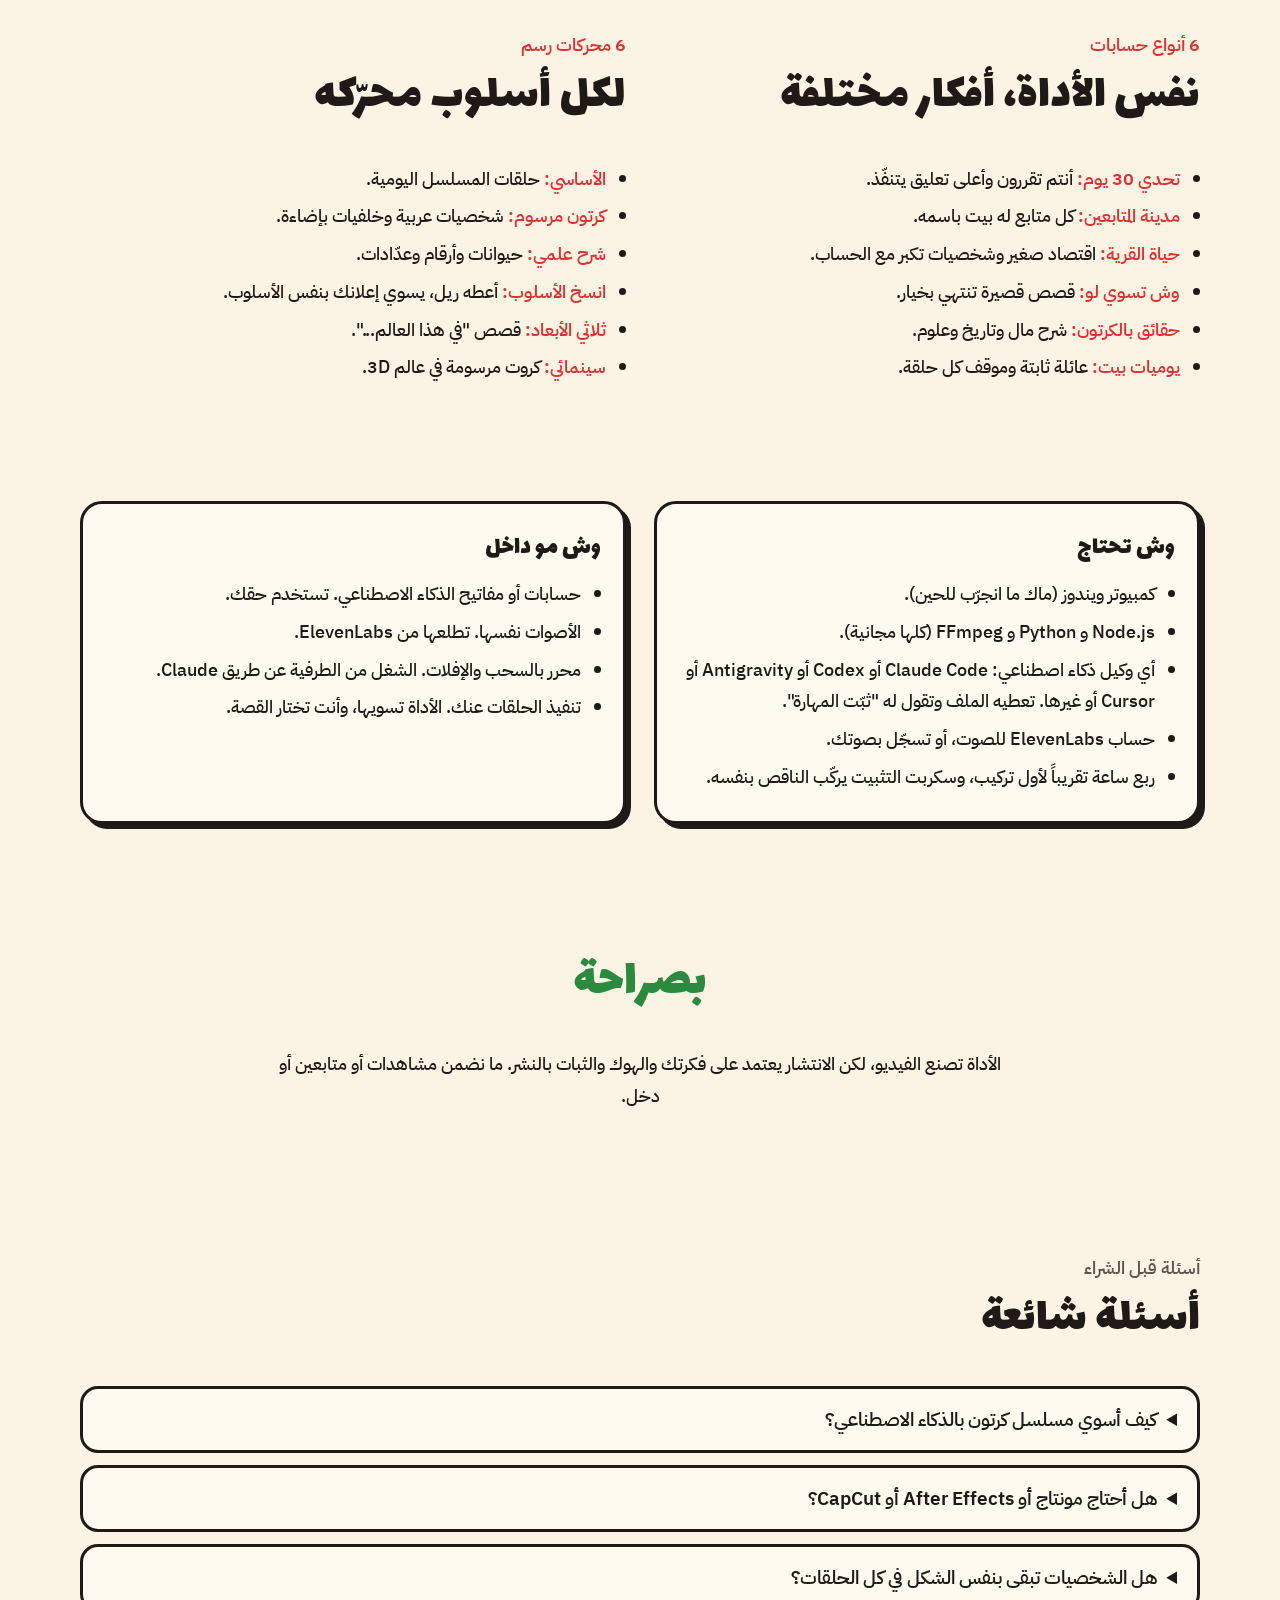
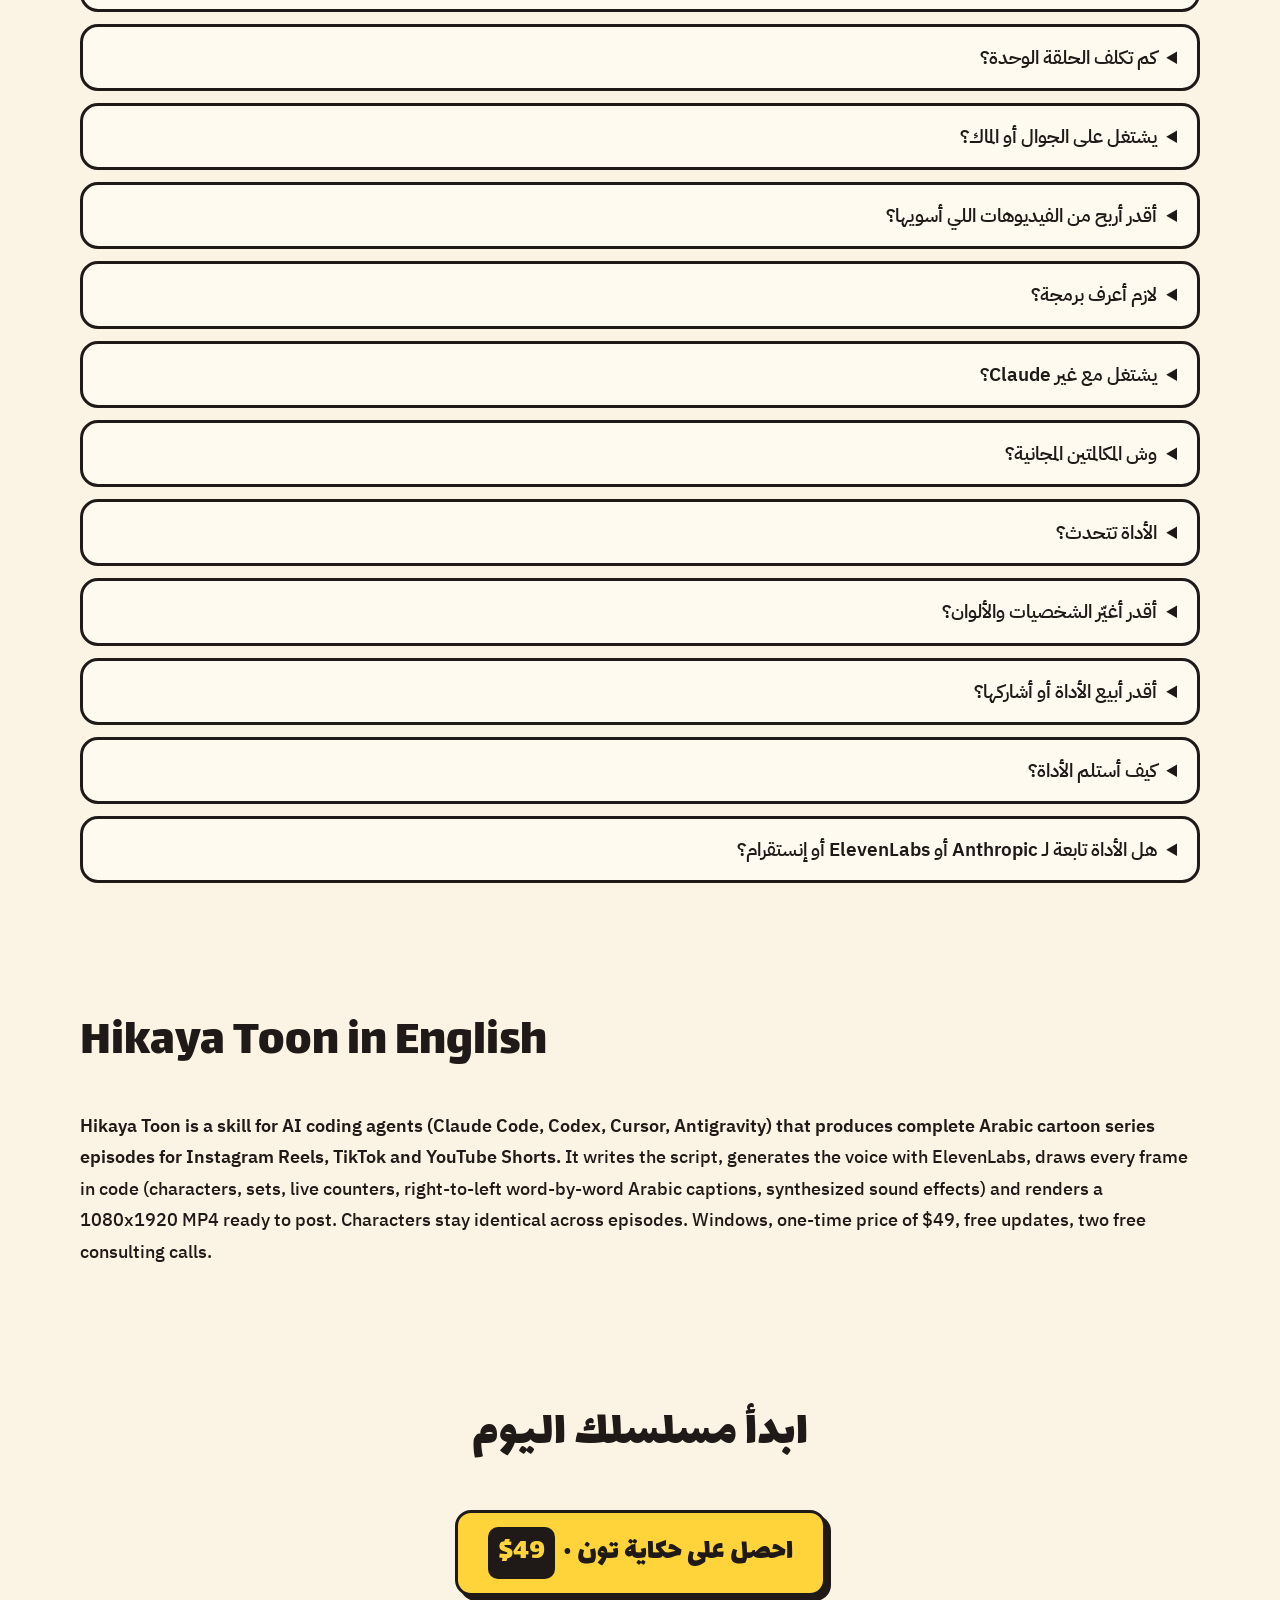
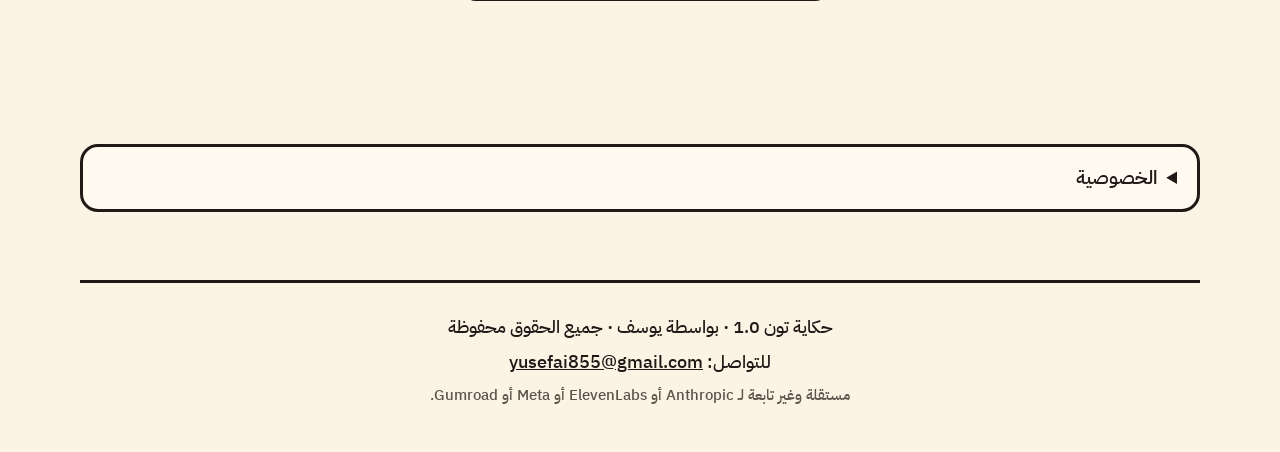
==== commit 1edc2a93: "SEO/GEO: structured data, share image, answer-first content, sitemap, robots, llms.txt Co-Authored-B" ====
--- a/index.html
+++ b/index.html
@@ -5,13 +5,34 @@
 <meta name="viewport" content="width=device-width, initial-scale=1">
 <meta http-equiv="Content-Security-Policy" content="default-src 'self'; img-src 'self' data:; media-src 'self'; font-src 'self'; style-src 'self'; script-src 'self'; connect-src https://*.supabase.co; object-src 'none'; base-uri 'none'; form-action 'none'; upgrade-insecure-requests">
 <meta name="referrer" content="strict-origin-when-cross-origin">
-<title>حكاية تون | مسلسل كرتون كامل لإنستقرام بالذكاء الاصطناعي</title>
-<meta name="description" content="أداة لـ Claude تصنع مسلسل كرتون عربي كامل لإنستقرام وتيك توك: الشخصيات والخلفيات والعدّادات والكابشن مرسومة بالكود، والصوت من ElevenLabs.">
-<meta property="og:title" content="حكاية تون">
-<meta property="og:description" content="أعطها فكرة، تطلع لك حلقة كرتون جاهزة للنشر.">
-<meta property="og:image" content="assets/poster.jpg">
+<title>حكاية تون | اصنع مسلسل كرتون عربي بالذكاء الاصطناعي</title>
+<meta name="description" content="حكاية تون أداة ذكاء اصطناعي تصنع حلقات كرتون عربية جاهزة لإنستقرام وتيك توك: شخصيات وكابشن عربي وصوت، بدون مونتاج. 49$ دفعة وحدة.">
+<meta name="author" content="يوسف">
+<meta name="robots" content="index, follow, max-image-preview:large, max-video-preview:-1, max-snippet:-1">
+<link rel="canonical" href="https://laitarx.github.io/hikaya-toon/">
+<meta name="theme-color" content="#ffd43b">
+<meta property="og:type" content="product">
+<meta property="og:site_name" content="حكاية تون">
+<meta property="og:locale" content="ar_SA">
+<meta property="og:url" content="https://laitarx.github.io/hikaya-toon/">
+<meta property="og:title" content="حكاية تون | اصنع مسلسل كرتون عربي بالذكاء الاصطناعي">
+<meta property="og:description" content="أعطها فكرة، وتطلع لك حلقة كرتون عربية جاهزة لإنستقرام وتيك توك خلال دقائق. شخصيات وكابشن وصوت، بدون مونتاج.">
+<meta property="og:image" content="https://laitarx.github.io/hikaya-toon/assets/og.jpg">
+<meta property="og:image:width" content="1200">
+<meta property="og:image:height" content="630">
+<meta property="og:image:alt" content="حكاية تون: مسلسل كرتون بالكود">
+<meta property="og:video" content="https://laitarx.github.io/hikaya-toon/assets/demo.mp4">
+<meta property="og:video:type" content="video/mp4">
+<meta property="product:price:amount" content="49">
+<meta property="product:price:currency" content="USD">
+<meta name="twitter:card" content="summary_large_image">
+<meta name="twitter:title" content="حكاية تون | اصنع مسلسل كرتون عربي بالذكاء الاصطناعي">
+<meta name="twitter:description" content="حلقات كرتون عربية جاهزة لإنستقرام وتيك توك خلال دقائق، بدون مونتاج.">
+<meta name="twitter:image" content="https://laitarx.github.io/hikaya-toon/assets/og.jpg">
+<link rel="preload" href="fonts/Lalezar-Regular.ttf" as="font" type="font/ttf" crossorigin>
+<script type="application/ld+json">{"@context":"https://schema.org","@graph":[{"@type":"WebSite","@id":"https://laitarx.github.io/hikaya-toon/#website","url":"https://laitarx.github.io/hikaya-toon/","name":"حكاية تون","alternateName":"Hikaya Toon","inLanguage":"ar"},{"@type":"Organization","@id":"https://laitarx.github.io/hikaya-toon/#org","name":"حكاية تون","alternateName":"Hikaya Toon","url":"https://laitarx.github.io/hikaya-toon/","logo":"https://laitarx.github.io/hikaya-toon/assets/icon.svg","email":"yusefai855@gmail.com","founder":{"@type":"Person","name":"يوسف"},"sameAs":["https://www.instagram.com/ghanim.1riyal/","https://374397930834.gumroad.com/l/hikaya-toon"]},{"@type":"SoftwareApplication","@id":"https://laitarx.github.io/hikaya-toon/#product","name":"حكاية تون","alternateName":"Hikaya Toon","url":"https://laitarx.github.io/hikaya-toon/","image":"https://laitarx.github.io/hikaya-toon/assets/og.jpg","applicationCategory":"MultimediaApplication","applicationSubCategory":"AI animation / cartoon video generator","operatingSystem":"Windows","inLanguage":["ar","en"],"softwareVersion":"1.1","description":"أداة لوكلاء الذكاء الاصطناعي تصنع مسلسلات كرتون عربية قصيرة لإنستقرام وتيك توك ويوتيوب شورتس: سكربت، صوت ElevenLabs، رسم بالكود، كابشن عربي، ورندر 1080x1920.","featureList":["شخصيات خليجية ثابتة الشكل بين الحلقات","كابشن عربي كلمة كلمة من اليمين لليسار","عدّادات حيّة وكروت تعليقات وقوانين لعبة","صوت ElevenLabs مع توقيت كل كلمة","مؤثرات صوتية مولّدة بالكود","رندر MP4 بدقة 1080x1920 خلال ثواني","6 محركات رسم","خطة نمو وربح و13 مهارة إنستقرام"],"author":{"@id":"https://laitarx.github.io/hikaya-toon/#org"},"publisher":{"@id":"https://laitarx.github.io/hikaya-toon/#org"},"offers":{"@type":"Offer","price":"49","priceCurrency":"USD","availability":"https://schema.org/InStock","url":"https://374397930834.gumroad.com/l/hikaya-toon","seller":{"@id":"https://laitarx.github.io/hikaya-toon/#org"}},"video":{"@id":"https://laitarx.github.io/hikaya-toon/#demo"}},{"@type":"VideoObject","@id":"https://laitarx.github.io/hikaya-toon/#demo","name":"حلقة كرتون صنعتها حكاية تون: مليونير بريال واحد خلال 30 يوم","description":"الحلقة الأولى من مسلسل قرية النسيم، مرسومة بالكود بالكامل بأداة حكاية تون، بصوت ElevenLabs وكابشن عربي.","thumbnailUrl":"https://laitarx.github.io/hikaya-toon/assets/poster.jpg","contentUrl":"https://laitarx.github.io/hikaya-toon/assets/demo.mp4","uploadDate":"2026-11-25","duration":"PT1M8S","inLanguage":"ar"},{"@type":"HowTo","name":"كيف تصنع حلقة مسلسل كرتون بالذكاء الاصطناعي مع حكاية تون","totalTime":"PT15M","step":[{"@type":"HowToStep","position":1,"name":"الفكرة والحساب","text":"اختر نوع المسلسل، وتطلع لك أسماء الحساب والبايو وصورة البروفايل وقصة 30 حلقة."},{"@type":"HowToStep","position":2,"name":"السكربت","text":"هوك بأول ثانيتين، أعلى تعليق من أمس، حدث، مفاجأة، وسؤال واحد بالنهاية."},{"@type":"HowToStep","position":3,"name":"الصوت","text":"صوت ElevenLabs بأمر واحد مع توقيت كل كلمة."},{"@type":"HowToStep","position":4,"name":"الرسم","text":"المشاهد والكاميرا والعدّادات والكومنتات تتحرك على الكلمة نفسها."},{"@type":"HowToStep","position":5,"name":"الرندر والنشر","text":"فيديو MP4 جاهز مع الوصف والهاشتاقات ونص الغلاف."}]},{"@type":"FAQPage","mainEntity":[{"@type":"Question","name":"كيف أسوي مسلسل كرتون بالذكاء الاصطناعي؟","acceptedAnswer":{"@type":"Answer","text":"ثبّت حكاية تون، وافتح وكيل الذكاء الاصطناعي (مثل Claude Code) داخل مجلدها، وقل له فكرة المسلسل. يكتب السكربت، ويطلّع الصوت من ElevenLabs، ويرسم الحلقة، ويرندرها فيديو جاهز. كل حلقة جديدة تبدأ بجملة وحدة: \"سو الحلقة 2\"."}},{"@type":"Question","name":"هل أحتاج مونتاج أو After Effects أو CapCut؟","acceptedAnswer":{"@type":"Answer","text":"لا. الفيديو يطلع كامل: الرسم والحركة والكابشن والمؤثرات الصوتية ومستوى الصوت. تنشره مباشرة."}},{"@type":"Question","name":"هل الشخصيات تبقى بنفس الشكل في كل الحلقات؟","acceptedAnswer":{"@type":"Answer","text":"إيه، وهذا أكبر فرق عن مولّدات الفيديو. الشخصية معرّفة بالكود (البشرة، الشعر، اللبس، العمر)، فتطلع نفسها بالضبط في كل حلقة."}},{"@type":"Question","name":"كم تكلف الحلقة الوحدة؟","acceptedAnswer":{"@type":"Answer","text":"الأداة نفسها دفعة وحدة 49$. بعدها تكلفة كل حلقة هي رصيد صوت ElevenLabs بس، تقريباً 900 حرف لحلقة مدتها دقيقة."}},{"@type":"Question","name":"يشتغل على الجوال أو الماك؟","acceptedAnswer":{"@type":"Answer","text":"لا. يحتاج كمبيوتر ويندوز. الماك ما انجرّب للحين."}},{"@type":"Question","name":"أقدر أربح من الفيديوهات اللي أسويها؟","acceptedAnswer":{"@type":"Answer","text":"إيه. الفيديوهات ملكك، وتقدر تنشرها وتربح منها وتسوي فيها إعلانات."}},{"@type":"Question","name":"لازم أعرف برمجة؟","acceptedAnswer":{"@type":"Answer","text":"لا. تكلّم وكيل الذكاء الاصطناعي بالعربي وهو يشغّل الأوامر. التثبيت أول مرة بأمر واحد."}},{"@type":"Question","name":"يشتغل مع غير Claude؟","acceptedAnswer":{"@type":"Answer","text":"إيه. يشتغل مع أي وكيل يقرأ الملفات ويشغّل الأوامر: Claude Code و Codex و Antigravity و Cursor وغيرها، على ويندوز."}},{"@type":"Question","name":"وش المكالمتين المجانية؟","acceptedAnswer":{"@type":"Answer","text":"بعد الشراء تحجز مكالمتين استشارة: نطوّر فكرة محتواك، وكيف تنتجه بالذكاء الاصطناعي، وكيف تربح من صناعة المحتوى. تحجزها بإيميل مع رقم طلبك."}},{"@type":"Question","name":"الأداة تتحدث؟","acceptedAnswer":{"@type":"Answer","text":"إيه. نطوّرها باستمرار ونضيف ميزات ومحركات، وكل تحديث ينزل لك مجاناً من نفس رابط التحميل."}},{"@type":"Question","name":"أقدر أغيّر الشخصيات والألوان؟","acceptedAnswer":{"@type":"Answer","text":"إيه. كل شخصية تتحدد بسطور بسيطة (لون البشرة، الشعر، اللبس، العمر)، وتقدر تضيف خلفيات جديدة."}},{"@type":"Question","name":"أقدر أبيع الأداة أو أشاركها؟","acceptedAnswer":{"@type":"Answer","text":"لا. الرخصة لاستخدامك الشخصي ولصنع فيديوهاتك. إعادة البيع أو المشاركة ممنوعة."}},{"@type":"Question","name":"كيف أستلم الأداة؟","acceptedAnswer":{"@type":"Answer","text":"بعد الدفع في Gumroad يوصلك رابط التحميل على إيميلك مباشرة."}},{"@type":"Question","name":"هل الأداة تابعة لـ Anthropic أو ElevenLabs أو إنستقرام؟","acceptedAnswer":{"@type":"Answer","text":"لا. أداة مستقلة تشتغل معها، وما هي تابعة لها ولا معتمدة منها."}}]}]}</script>
 <link rel="icon" href="assets/icon.svg" type="image/svg+xml">
-<link rel="stylesheet" href="style.css?v=2">
+<link rel="stylesheet" href="style.css?v=3">
 </head>
 <body>
 
@@ -39,7 +60,34 @@
   </div>
 </section>
 
-<section class="wrap">
+<section class="wrap what" id="what">
+  <h2>ما هي حكاية تون؟</h2>
+  <p class="lead-answer"><strong>حكاية تون أداة (مهارة) لوكلاء الذكاء الاصطناعي تصنع مسلسلات كرتون عربية قصيرة لإنستقرام وتيك توك ويوتيوب شورتس.</strong> تكتب لها فكرة الحساب، فتكتب السكربت باللهجة الخليجية، وتطلّع الصوت من ElevenLabs، وترسم الحلقة كاملة بالكود (شخصيات، خلفيات، عدّادات، كابشن عربي، مؤثرات صوتية)، وتسلّمك فيديو MP4 بمقاس 9:16 جاهز للنشر. ما تحتاج برنامج مونتاج ولا رسّام.</p>
+  <dl class="facts">
+    <div><dt>السعر</dt><dd>49$ دفعة وحدة، مع تحديثات مجانية</dd></div>
+    <div><dt>يشتغل على</dt><dd>ويندوز مع Claude Code أو Codex أو Cursor أو Antigravity</dd></div>
+    <div><dt>الناتج</dt><dd>فيديو MP4 بدقة 1080×1920، 30 إطار، وصوت مضبوط للجوال</dd></div>
+    <div><dt>السرعة</dt><dd>حلقة 70 ثانية تترندر في حوالي 25 ثانية على كمبيوتر عادي</dd></div>
+    <div><dt>اللغة</dt><dd>عربي من الأساس (خليجي، فصحى، أو أي لهجة)، ويدعم الإنجليزي</dd></div>
+    <div><dt>تكلفة الحلقة</dt><dd>بس رصيد صوت ElevenLabs (حوالي 900 حرف لحلقة دقيقة)</dd></div>
+  </dl>
+</section>
+
+<section class="wrap" id="compare">
+  <h2>مقارنة مع الطرق الثانية لصنع فيديو كرتون</h2>
+  <div class="table-wrap"><table class="compare">
+    <thead><tr><th></th><th>حكاية تون</th><th>مولّدات فيديو الذكاء الاصطناعي</th><th>رسّام / موشن جرافيك</th><th>تعلّم برامج الأنميشن</th></tr></thead>
+    <tbody>
+      <tr><th>نفس شكل الشخصية كل حلقة</th><td>✅ ثابت لأنه مرسوم بالكود</td><td>⚠️ يتغير بين المقاطع</td><td>✅</td><td>✅</td></tr>
+      <tr><th>كابشن عربي من اليمين لليسار</th><td>✅ تلقائي كلمة كلمة</td><td>❌ غالباً يدوي</td><td>✅ يدوي</td><td>✅ يدوي</td></tr>
+      <tr><th>وقت الحلقة</th><td>دقائق</td><td>دقائق لساعات</td><td>أيام</td><td>ساعات لأيام</td></tr>
+      <tr><th>التكلفة</th><td>49$ مرة وحدة + الصوت</td><td>اشتراك ورصيد لكل مقطع</td><td>لكل فيديو</td><td>اشتراك برامج + وقت</td></tr>
+      <tr><th>قصة وسكربت وخطة نمو</th><td>✅ داخل الأداة</td><td>❌</td><td>حسب الاتفاق</td><td>❌</td></tr>
+    </tbody>
+  </table></div>
+</section>
+
+<section class="wrap" id="how">
   <p class="kicker">كيف تنصنع الحلقة</p>
   <h2>أنت تقول الفكرة، والأداة تكمّل الباقي</h2>
   <ol class="steps">
@@ -55,12 +103,12 @@
   <p class="kicker">من حلقة حقيقية صنعتها الأداة</p>
   <h2>كل اللي تشوفه هنا مرسوم بالكود</h2>
   <div class="gallery">
-    <figure><img src="assets/hook.jpg" alt="الهوك" loading="lazy"><figcaption>هوك بأول ثانية</figcaption></figure>
-    <figure><img src="assets/family.jpg" alt="العائلة" loading="lazy"><figcaption>شخصيات خليجية</figcaption></figure>
-    <figure><img src="assets/rules.jpg" alt="القوانين" loading="lazy"><figcaption>قوانين اللعبة</figcaption></figure>
-    <figure><img src="assets/market.jpg" alt="السوق" loading="lazy"><figcaption>قرية وسوق ودكاكين</figcaption></figure>
-    <figure><img src="assets/city.jpg" alt="مدينة المتابعين" loading="lazy"><figcaption>كل متابع = بيت</figcaption></figure>
-    <figure><img src="assets/cta.jpg" alt="النهاية" loading="lazy"><figcaption>نهاية تجيب كومنتات</figcaption></figure>
+    <figure><img src="assets/hook.jpg" alt="لقطة من حلقة كرتون: غانم مصدوم ولافتة اليوم 1 من 30" width="540" height="960" loading="lazy" decoding="async"><figcaption>هوك بأول ثانية</figcaption></figure>
+    <figure><img src="assets/family.jpg" alt="شخصيات كرتون خليجية: أب بالشماغ وأخ وأخت في مجلس" width="540" height="960" loading="lazy" decoding="async"><figcaption>شخصيات خليجية</figcaption></figure>
+    <figure><img src="assets/rules.jpg" alt="بطاقات قوانين اللعبة في حلقة كرتون تفاعلية" width="540" height="960" loading="lazy" decoding="async"><figcaption>قوانين اللعبة</figcaption></figure>
+    <figure><img src="assets/market.jpg" alt="سوق قرية كرتوني فيه مخبز وبسطة ودكان" width="540" height="960" loading="lazy" decoding="async"><figcaption>قرية وسوق ودكاكين</figcaption></figure>
+    <figure><img src="assets/city.jpg" alt="مدينة المتابعين: بيوت بأسماء المتابعين وأعلام الدول" width="540" height="960" loading="lazy" decoding="async"><figcaption>كل متابع = بيت</figcaption></figure>
+    <figure><img src="assets/cta.jpg" alt="نهاية الحلقة تطلب من المتابعين كتابة قرارهم بالتعليقات" width="540" height="960" loading="lazy" decoding="async"><figcaption>نهاية تجيب كومنتات</figcaption></figure>
   </div>
 </section>
 
@@ -146,6 +194,11 @@
 <section class="wrap faq">
   <p class="kicker">أسئلة قبل الشراء</p>
   <h2>أسئلة شائعة</h2>
+  <details><summary>كيف أسوي مسلسل كرتون بالذكاء الاصطناعي؟</summary><p>ثبّت حكاية تون، وافتح وكيل الذكاء الاصطناعي (مثل Claude Code) داخل مجلدها، وقل له فكرة المسلسل. يكتب السكربت، ويطلّع الصوت من ElevenLabs، ويرسم الحلقة، ويرندرها فيديو جاهز. كل حلقة جديدة تبدأ بجملة وحدة: "سو الحلقة 2".</p></details>
+  <details><summary>هل أحتاج مونتاج أو After Effects أو CapCut؟</summary><p>لا. الفيديو يطلع كامل: الرسم والحركة والكابشن والمؤثرات الصوتية ومستوى الصوت. تنشره مباشرة.</p></details>
+  <details><summary>هل الشخصيات تبقى بنفس الشكل في كل الحلقات؟</summary><p>إيه، وهذا أكبر فرق عن مولّدات الفيديو. الشخصية معرّفة بالكود (البشرة، الشعر، اللبس، العمر)، فتطلع نفسها بالضبط في كل حلقة.</p></details>
+  <details><summary>كم تكلف الحلقة الوحدة؟</summary><p>الأداة نفسها دفعة وحدة 49$. بعدها تكلفة كل حلقة هي رصيد صوت ElevenLabs بس، تقريباً 900 حرف لحلقة مدتها دقيقة.</p></details>
+  <details><summary>يشتغل على الجوال أو الماك؟</summary><p>لا. يحتاج كمبيوتر ويندوز. الماك ما انجرّب للحين.</p></details>
   <details><summary>أقدر أربح من الفيديوهات اللي أسويها؟</summary><p>إيه. الفيديوهات ملكك، وتقدر تنشرها وتربح منها وتسوي فيها إعلانات.</p></details>
   <details><summary>لازم أعرف برمجة؟</summary><p>لا. تكلّم وكيل الذكاء الاصطناعي بالعربي وهو يشغّل الأوامر. التثبيت أول مرة بأمر واحد.</p></details>
   <details><summary>يشتغل مع غير Claude؟</summary><p>إيه. يشتغل مع أي وكيل يقرأ الملفات ويشغّل الأوامر: Claude Code و Codex و Antigravity و Cursor وغيرها، على ويندوز.</p></details>
@@ -155,6 +208,11 @@
   <details><summary>أقدر أبيع الأداة أو أشاركها؟</summary><p>لا. الرخصة لاستخدامك الشخصي ولصنع فيديوهاتك. إعادة البيع أو المشاركة ممنوعة.</p></details>
   <details><summary>كيف أستلم الأداة؟</summary><p>بعد الدفع في Gumroad يوصلك رابط التحميل على إيميلك مباشرة.</p></details>
   <details><summary>هل الأداة تابعة لـ Anthropic أو ElevenLabs أو إنستقرام؟</summary><p>لا. أداة مستقلة تشتغل معها، وما هي تابعة لها ولا معتمدة منها.</p></details>
+</section>
+
+<section class="wrap en" lang="en" dir="ltr" id="english">
+  <h2>Hikaya Toon in English</h2>
+  <p><strong>Hikaya Toon is a skill for AI coding agents (Claude Code, Codex, Cursor, Antigravity) that produces complete Arabic cartoon series episodes for Instagram Reels, TikTok and YouTube Shorts.</strong> It writes the script, generates the voice with ElevenLabs, draws every frame in code (characters, sets, live counters, right-to-left word-by-word Arabic captions, synthesized sound effects) and renders a 1080x1920 MP4 ready to post. Characters stay identical across episodes. Windows, one-time price of $49, free updates, two free consulting calls.</p>
 </section>
 
 <section class="wrap final">
@@ -206,7 +264,7 @@
   </div>
 </div>
 
-<script src="config.js?v=2"></script>
-<script src="site.js?v=2"></script>
+<script src="config.js?v=3"></script>
+<script src="site.js?v=3"></script>
 </body>
 </html>
--- a/style.css
+++ b/style.css
@@ -113,3 +113,19 @@
   .bar .btn-sm { font-size: 17px; }
 }
 @media print { body { display: none; } }
+
+/* SEO / GEO sections */
+.what .lead-answer { font-size: 20px; max-width: 60em; }
+.facts { display: grid; grid-template-columns: repeat(3, 1fr); gap: 12px; margin: 18px 0 0; }
+.facts div { background: var(--paper); border: 3px solid var(--line); border-radius: 16px; padding: 12px 16px; }
+.facts dt { font-weight: 600; color: var(--red); font-size: 15px; }
+.facts dd { margin: 2px 0 0; font-size: 16px; }
+.table-wrap { overflow-x: auto; }
+.compare { width: 100%; border-collapse: collapse; background: var(--paper); border: 3px solid var(--line); border-radius: 16px; overflow: hidden; font-size: 16px; }
+.compare th, .compare td { padding: 10px 12px; border-bottom: 1px solid color-mix(in srgb, var(--ink) 15%, transparent); text-align: right; vertical-align: top; }
+.compare thead th { background: var(--yellow); color: #1f1a17; font-weight: 600; white-space: nowrap; }
+.compare td:nth-child(2) { font-weight: 600; background: color-mix(in srgb, var(--yellow) 18%, transparent); }
+.en { text-align: left; }
+.en h2 { font-family: Lalezar, sans-serif; }
+@media (max-width: 900px) { .facts { grid-template-columns: 1fr 1fr; } }
+@media (max-width: 520px) { .facts { grid-template-columns: 1fr; } .compare { font-size: 14px; } }
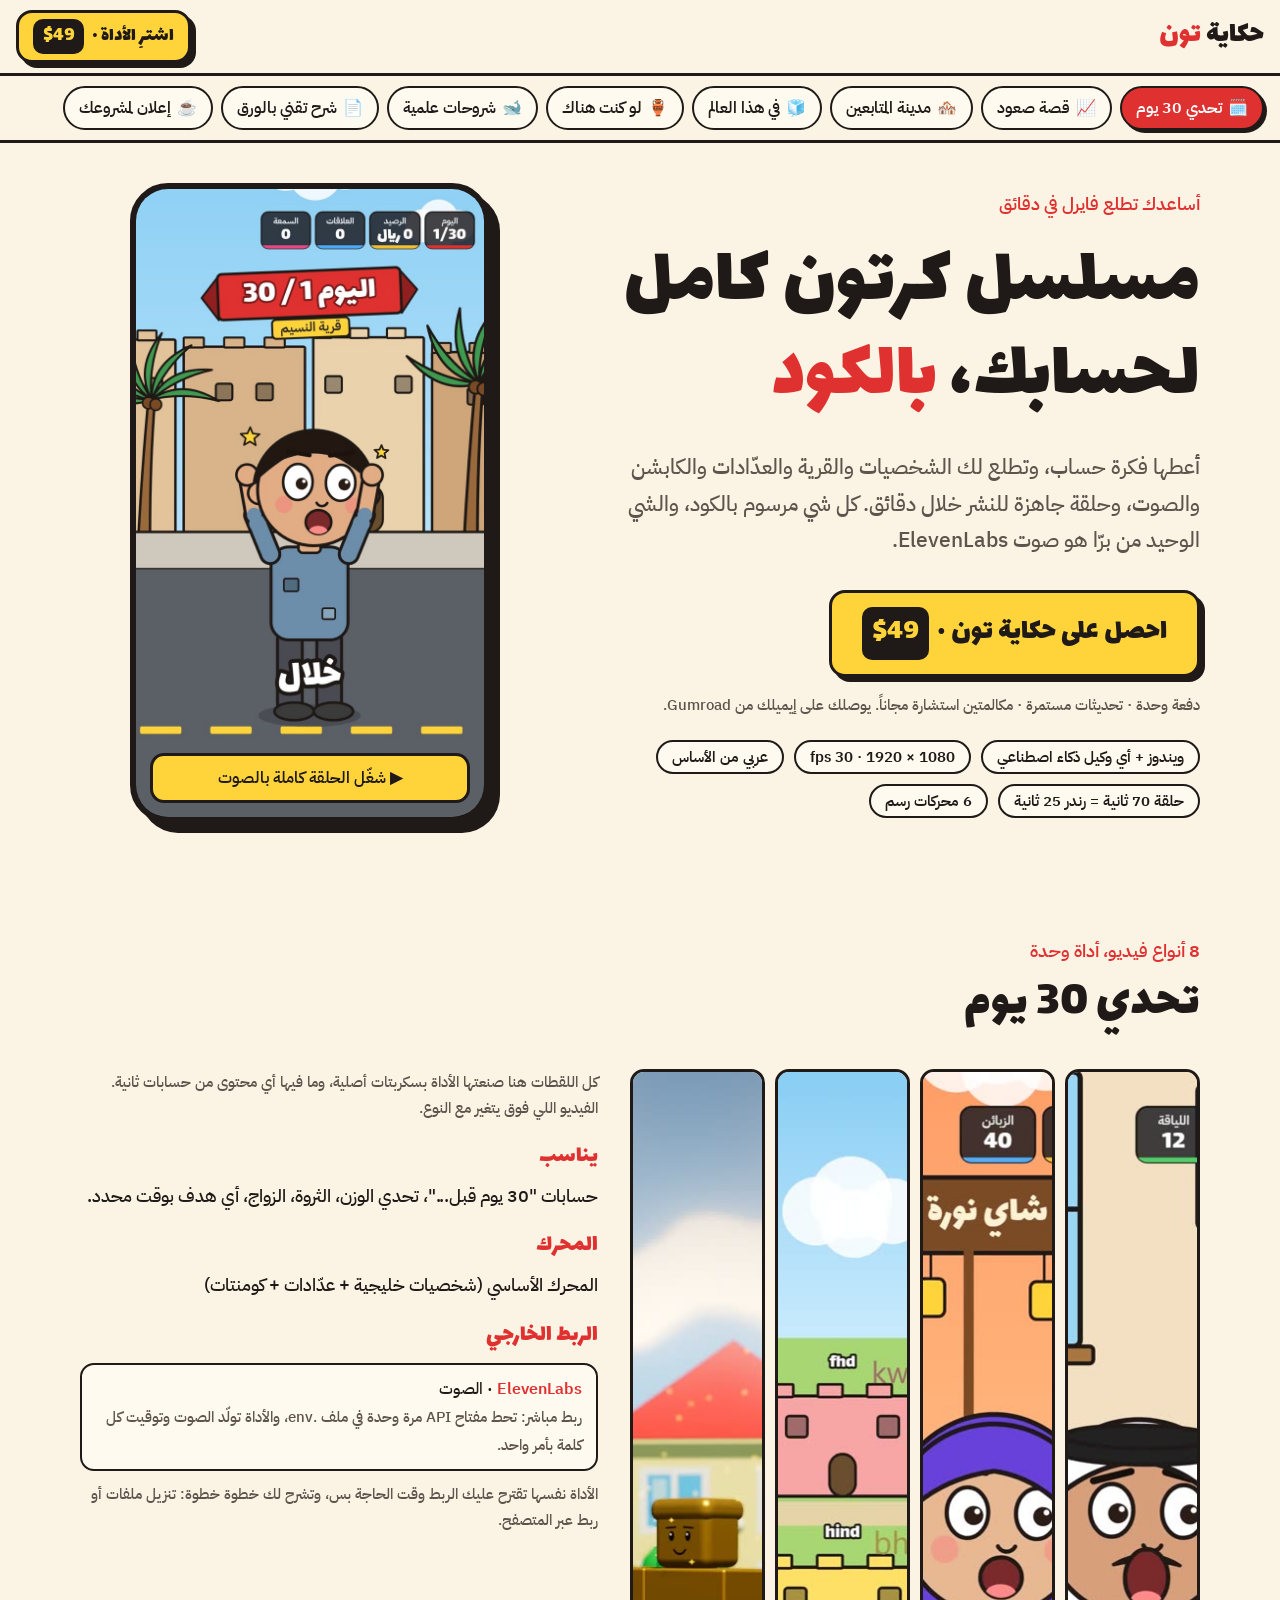
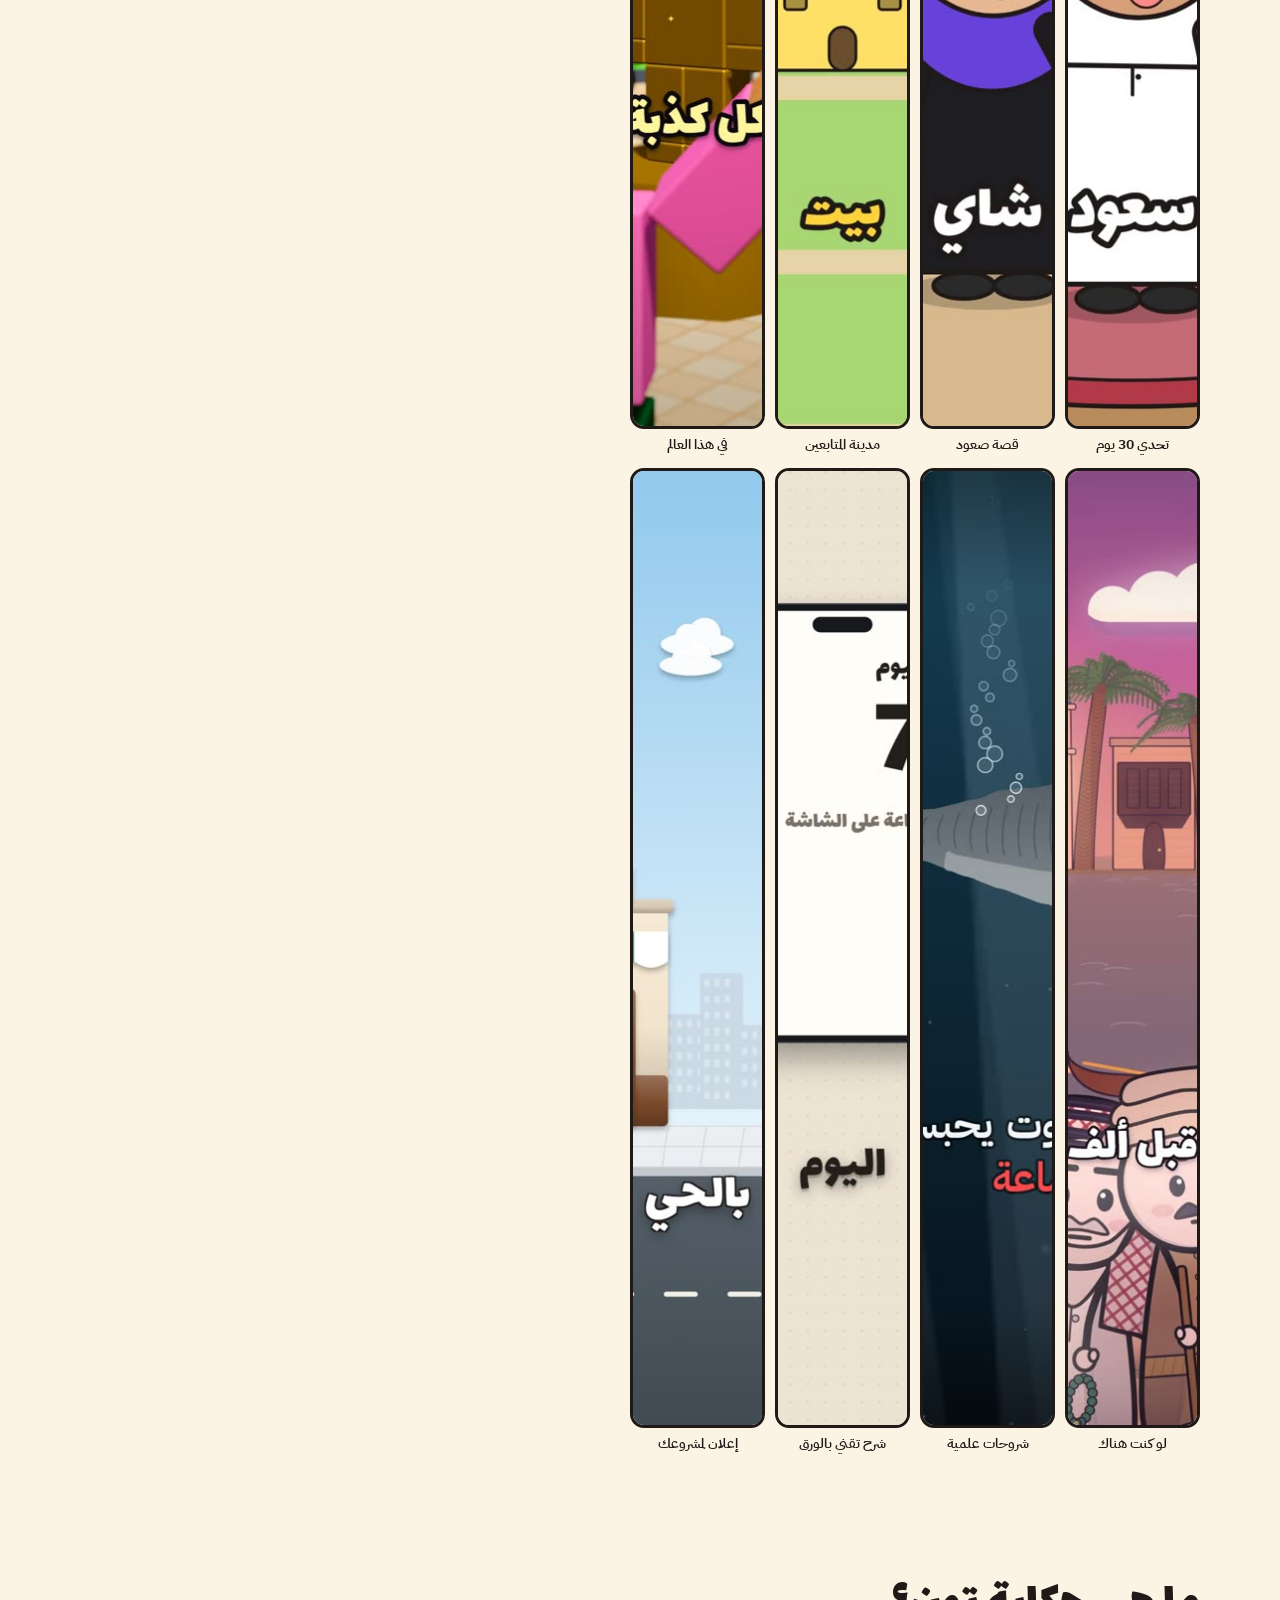
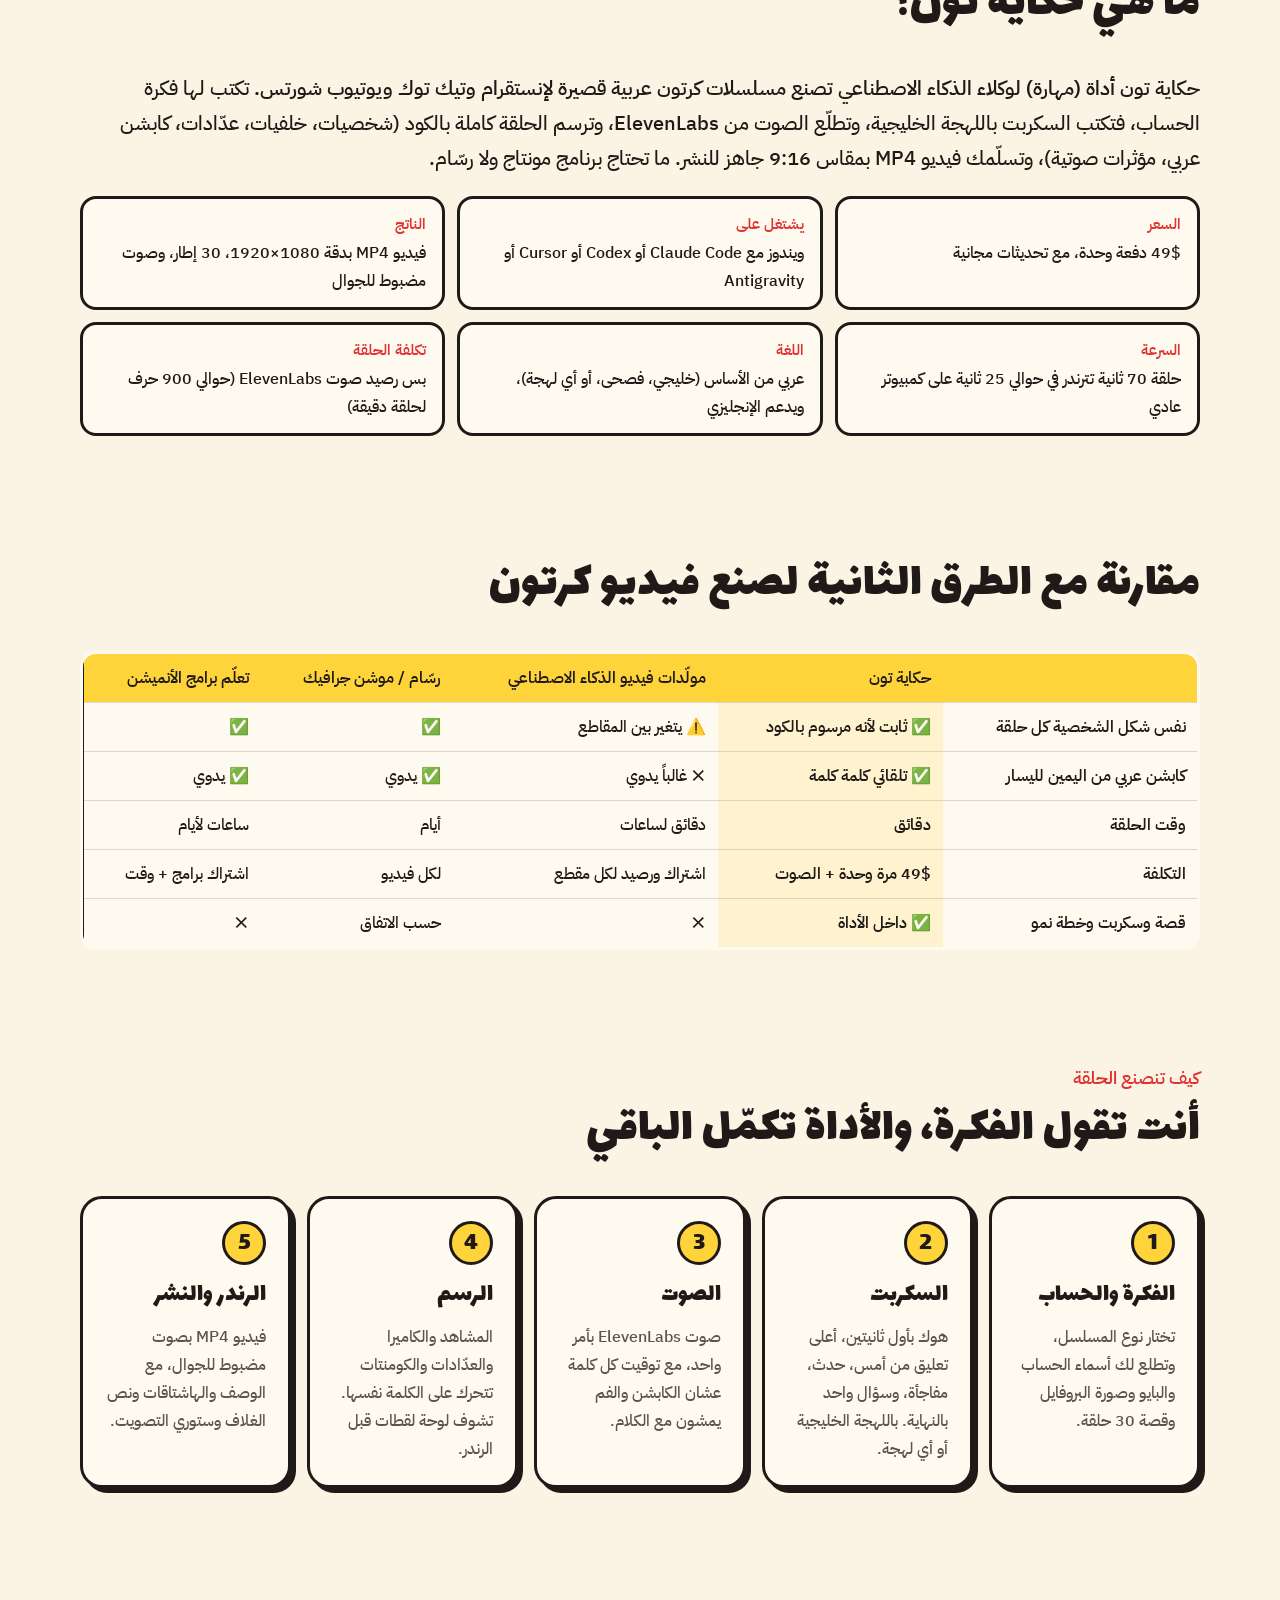
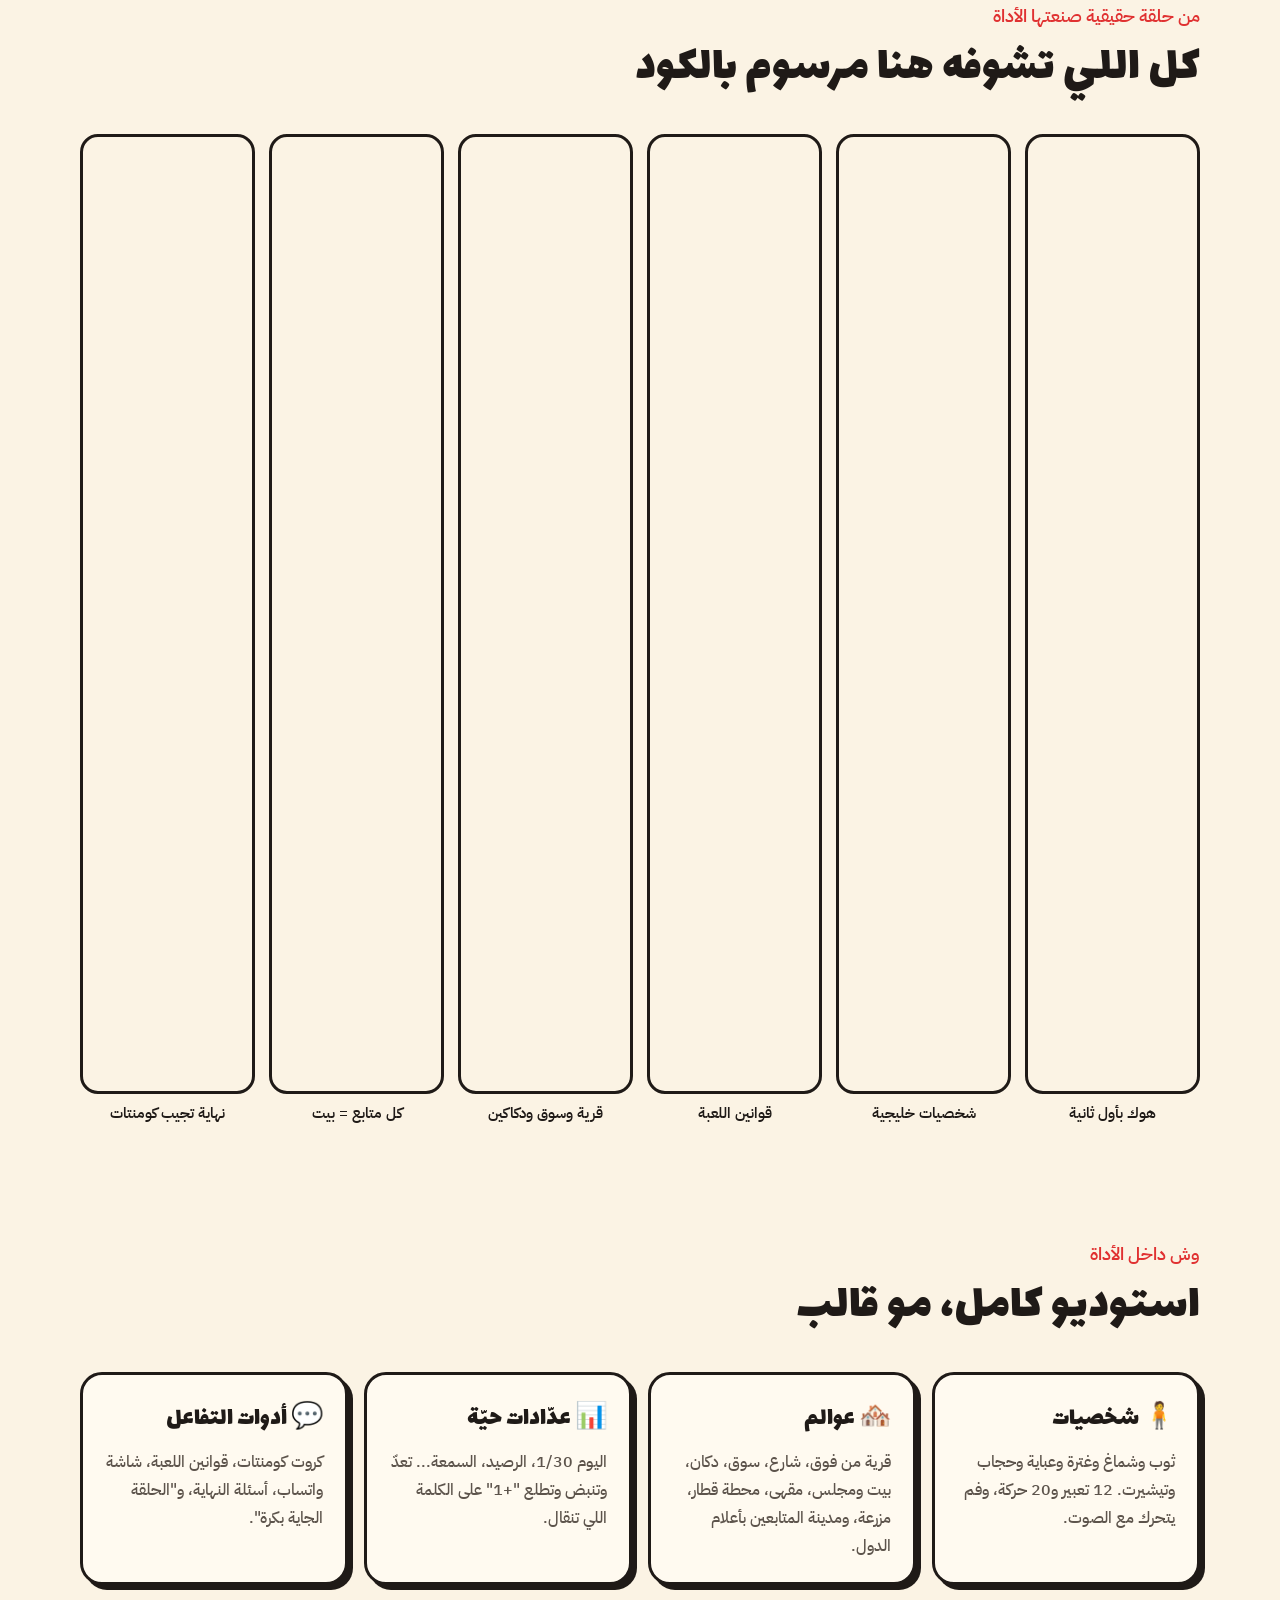
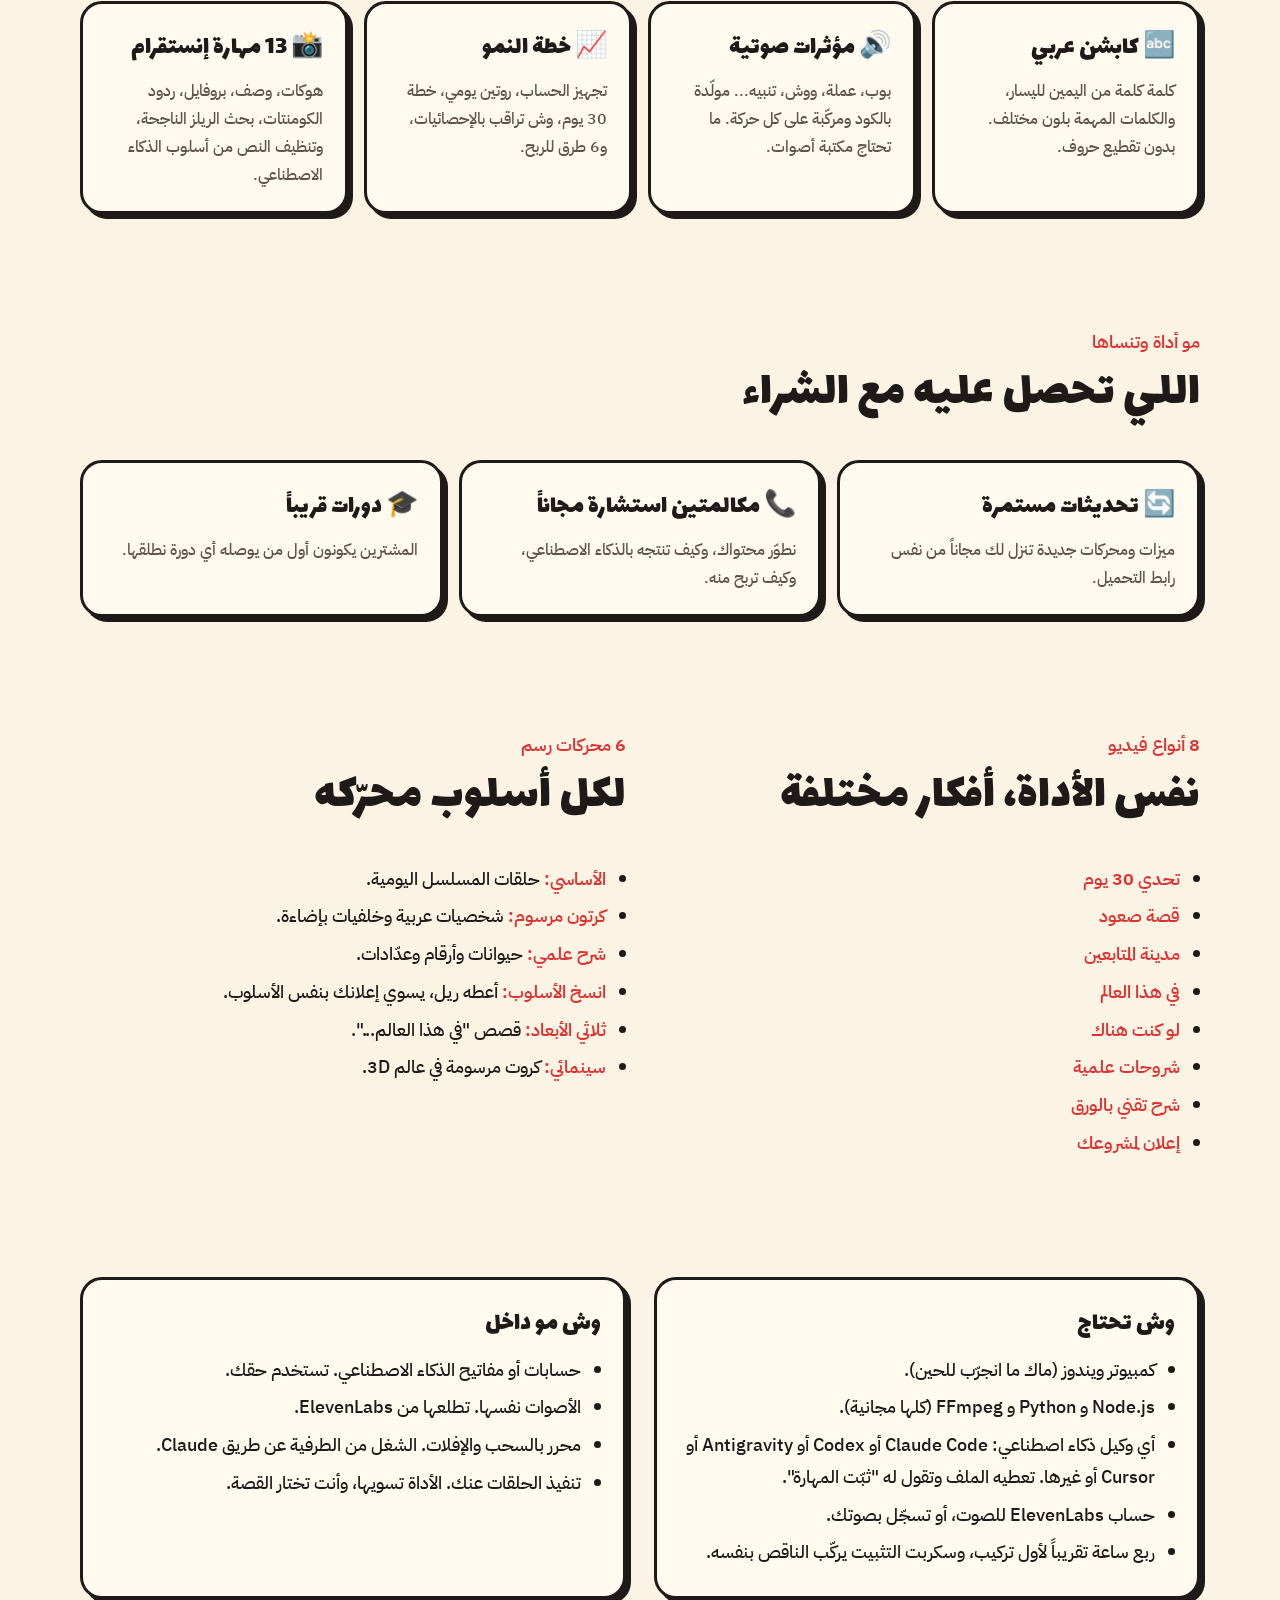
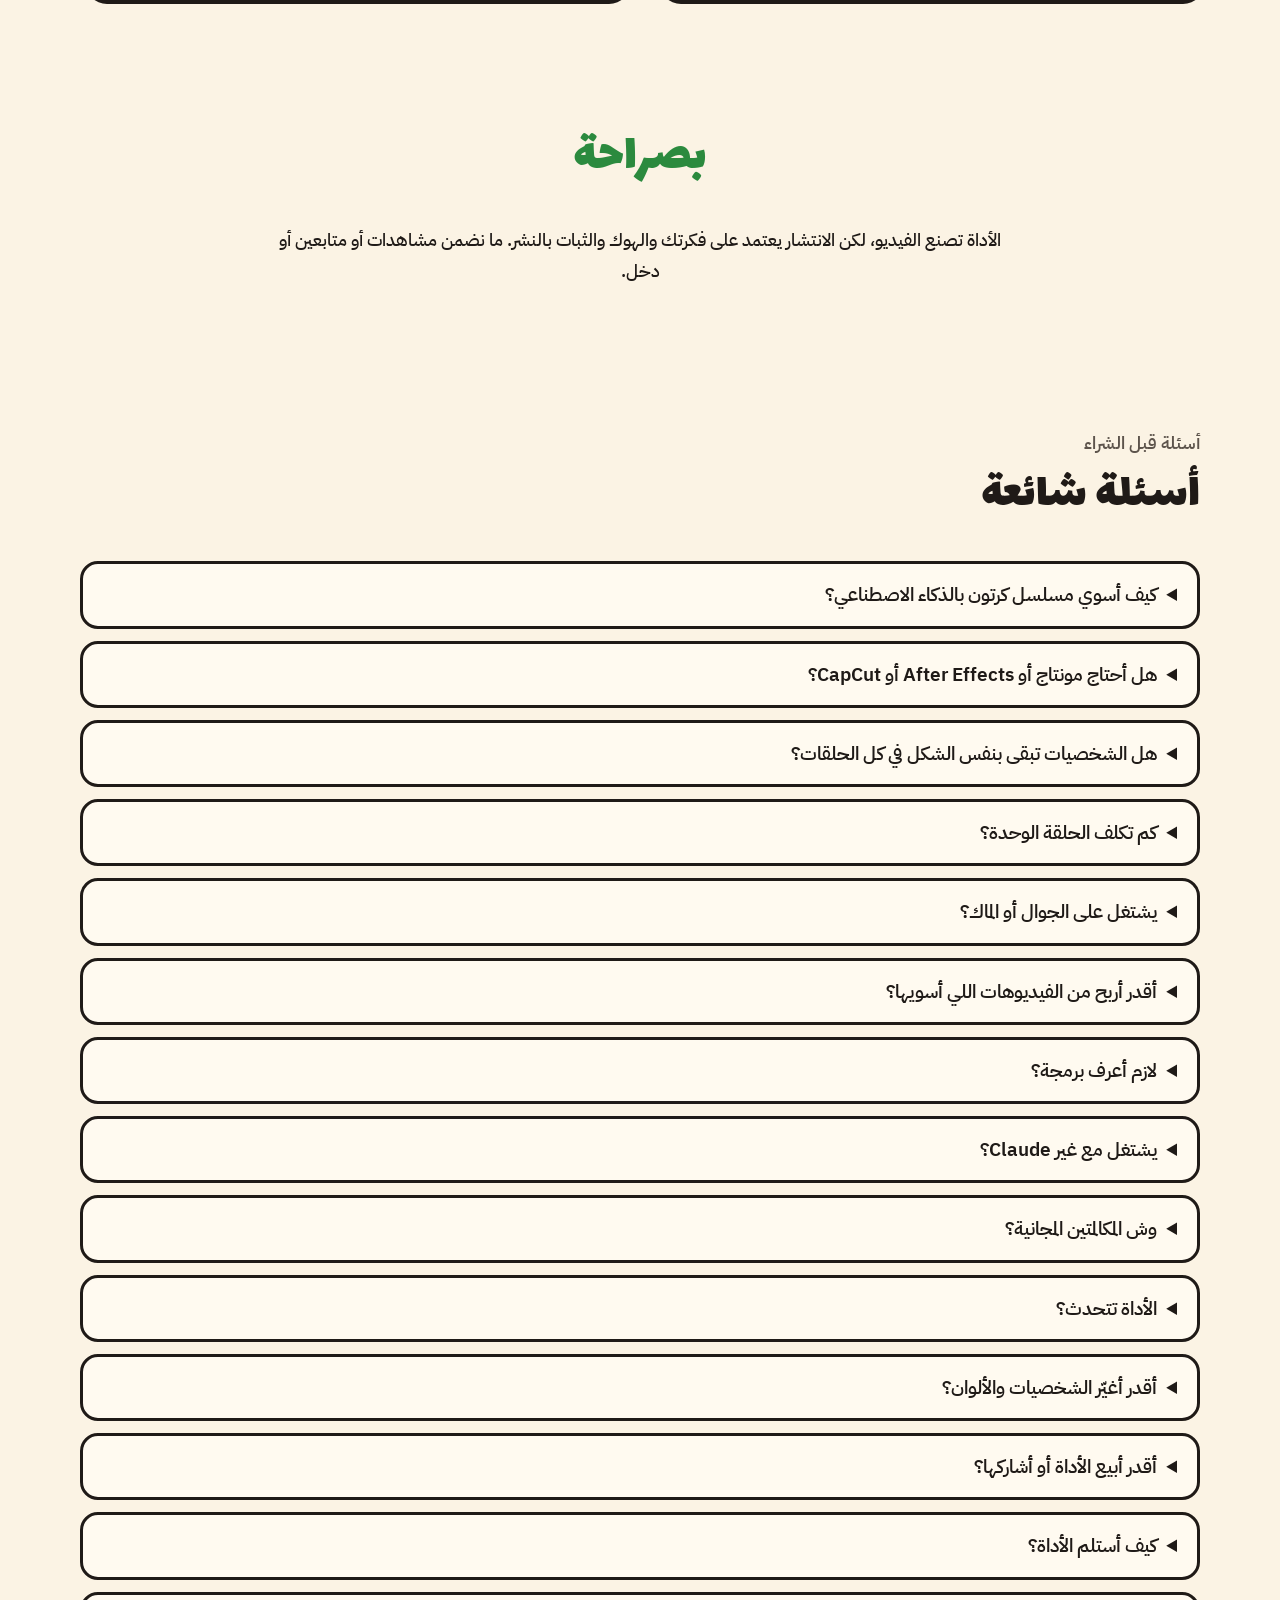
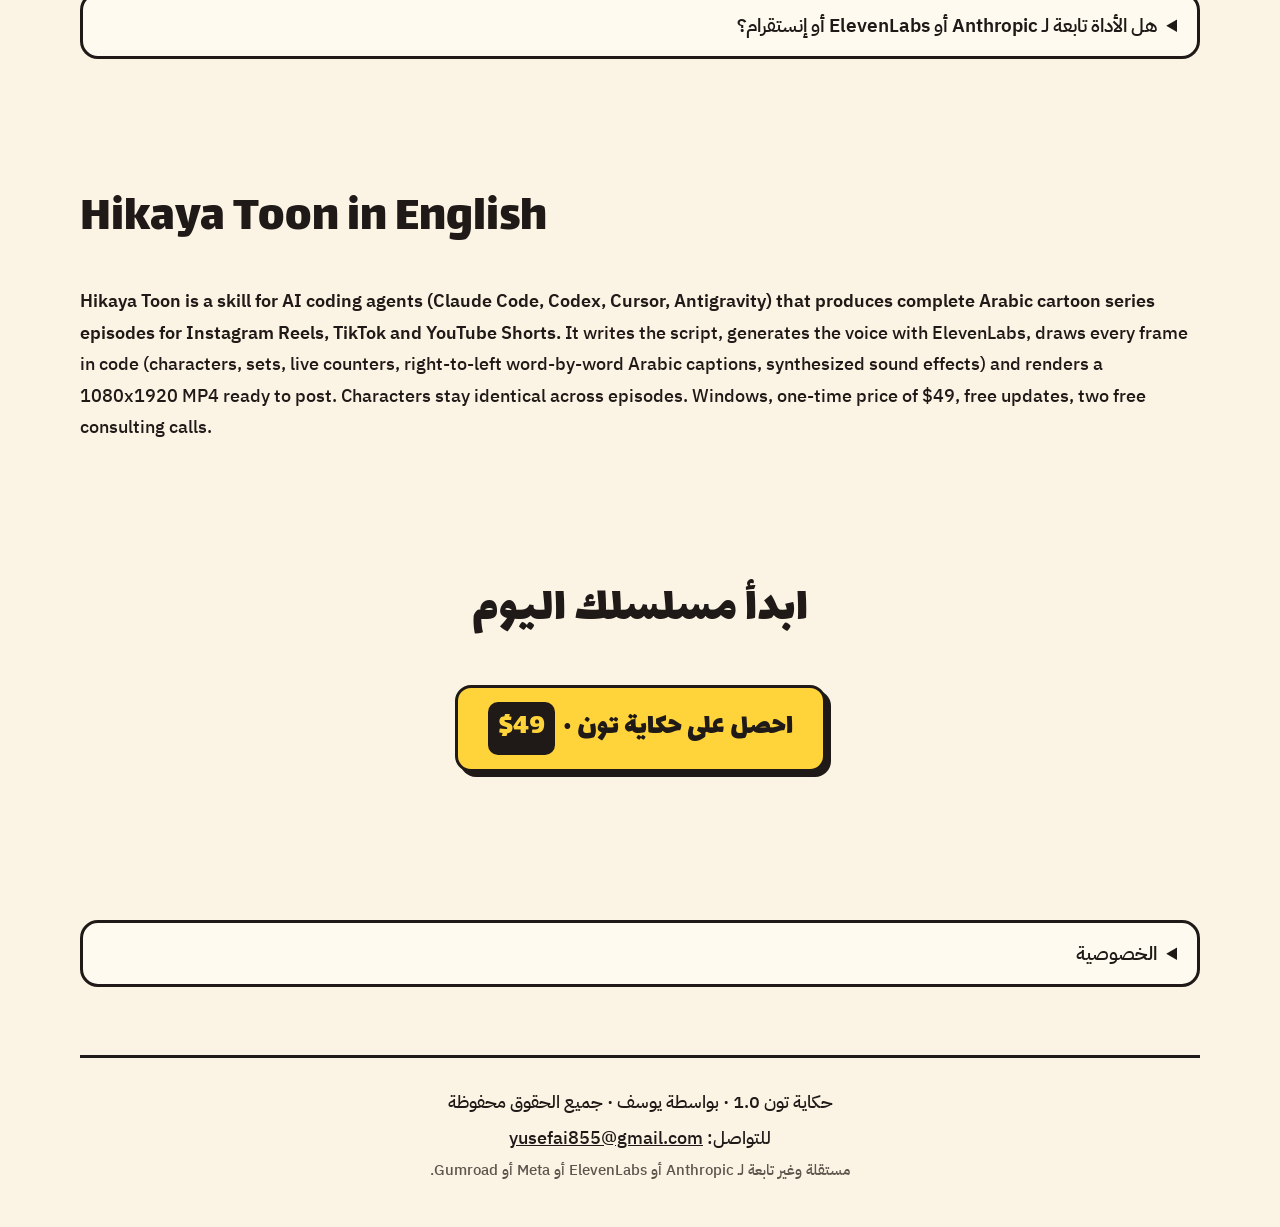
==== commit 9cf235b2: "Video types switcher, affiliate portal, end-to-end encrypted customer data - 8 video types with orig" ====
--- a/index.html
+++ b/index.html
@@ -11,6 +11,7 @@
 <meta name="robots" content="index, follow, max-image-preview:large, max-video-preview:-1, max-snippet:-1">
 <link rel="canonical" href="https://laitarx.github.io/hikaya-toon/">
 <meta name="theme-color" content="#ffd43b">
+<meta name="msvalidate.01" content="5E2AA3EDC9179FD540F2D488FB95DD56" />
 <meta property="og:type" content="product">
 <meta property="og:site_name" content="حكاية تون">
 <meta property="og:locale" content="ar_SA">
@@ -32,7 +33,7 @@
 <link rel="preload" href="fonts/Lalezar-Regular.ttf" as="font" type="font/ttf" crossorigin>
 <script type="application/ld+json">{"@context":"https://schema.org","@graph":[{"@type":"WebSite","@id":"https://laitarx.github.io/hikaya-toon/#website","url":"https://laitarx.github.io/hikaya-toon/","name":"حكاية تون","alternateName":"Hikaya Toon","inLanguage":"ar"},{"@type":"Organization","@id":"https://laitarx.github.io/hikaya-toon/#org","name":"حكاية تون","alternateName":"Hikaya Toon","url":"https://laitarx.github.io/hikaya-toon/","logo":"https://laitarx.github.io/hikaya-toon/assets/icon.svg","email":"yusefai855@gmail.com","founder":{"@type":"Person","name":"يوسف"},"sameAs":["https://www.instagram.com/ghanim.1riyal/","https://374397930834.gumroad.com/l/hikaya-toon"]},{"@type":"SoftwareApplication","@id":"https://laitarx.github.io/hikaya-toon/#product","name":"حكاية تون","alternateName":"Hikaya Toon","url":"https://laitarx.github.io/hikaya-toon/","image":"https://laitarx.github.io/hikaya-toon/assets/og.jpg","applicationCategory":"MultimediaApplication","applicationSubCategory":"AI animation / cartoon video generator","operatingSystem":"Windows","inLanguage":["ar","en"],"softwareVersion":"1.1","description":"أداة لوكلاء الذكاء الاصطناعي تصنع مسلسلات كرتون عربية قصيرة لإنستقرام وتيك توك ويوتيوب شورتس: سكربت، صوت ElevenLabs، رسم بالكود، كابشن عربي، ورندر 1080x1920.","featureList":["شخصيات خليجية ثابتة الشكل بين الحلقات","كابشن عربي كلمة كلمة من اليمين لليسار","عدّادات حيّة وكروت تعليقات وقوانين لعبة","صوت ElevenLabs مع توقيت كل كلمة","مؤثرات صوتية مولّدة بالكود","رندر MP4 بدقة 1080x1920 خلال ثواني","6 محركات رسم","خطة نمو وربح و13 مهارة إنستقرام"],"author":{"@id":"https://laitarx.github.io/hikaya-toon/#org"},"publisher":{"@id":"https://laitarx.github.io/hikaya-toon/#org"},"offers":{"@type":"Offer","price":"49","priceCurrency":"USD","availability":"https://schema.org/InStock","url":"https://374397930834.gumroad.com/l/hikaya-toon","seller":{"@id":"https://laitarx.github.io/hikaya-toon/#org"}},"video":{"@id":"https://laitarx.github.io/hikaya-toon/#demo"}},{"@type":"VideoObject","@id":"https://laitarx.github.io/hikaya-toon/#demo","name":"حلقة كرتون صنعتها حكاية تون: مليونير بريال واحد خلال 30 يوم","description":"الحلقة الأولى من مسلسل قرية النسيم، مرسومة بالكود بالكامل بأداة حكاية تون، بصوت ElevenLabs وكابشن عربي.","thumbnailUrl":"https://laitarx.github.io/hikaya-toon/assets/poster.jpg","contentUrl":"https://laitarx.github.io/hikaya-toon/assets/demo.mp4","uploadDate":"2026-11-25","duration":"PT1M8S","inLanguage":"ar"},{"@type":"HowTo","name":"كيف تصنع حلقة مسلسل كرتون بالذكاء الاصطناعي مع حكاية تون","totalTime":"PT15M","step":[{"@type":"HowToStep","position":1,"name":"الفكرة والحساب","text":"اختر نوع المسلسل، وتطلع لك أسماء الحساب والبايو وصورة البروفايل وقصة 30 حلقة."},{"@type":"HowToStep","position":2,"name":"السكربت","text":"هوك بأول ثانيتين، أعلى تعليق من أمس، حدث، مفاجأة، وسؤال واحد بالنهاية."},{"@type":"HowToStep","position":3,"name":"الصوت","text":"صوت ElevenLabs بأمر واحد مع توقيت كل كلمة."},{"@type":"HowToStep","position":4,"name":"الرسم","text":"المشاهد والكاميرا والعدّادات والكومنتات تتحرك على الكلمة نفسها."},{"@type":"HowToStep","position":5,"name":"الرندر والنشر","text":"فيديو MP4 جاهز مع الوصف والهاشتاقات ونص الغلاف."}]},{"@type":"FAQPage","mainEntity":[{"@type":"Question","name":"كيف أسوي مسلسل كرتون بالذكاء الاصطناعي؟","acceptedAnswer":{"@type":"Answer","text":"ثبّت حكاية تون، وافتح وكيل الذكاء الاصطناعي (مثل Claude Code) داخل مجلدها، وقل له فكرة المسلسل. يكتب السكربت، ويطلّع الصوت من ElevenLabs، ويرسم الحلقة، ويرندرها فيديو جاهز. كل حلقة جديدة تبدأ بجملة وحدة: \"سو الحلقة 2\"."}},{"@type":"Question","name":"هل أحتاج مونتاج أو After Effects أو CapCut؟","acceptedAnswer":{"@type":"Answer","text":"لا. الفيديو يطلع كامل: الرسم والحركة والكابشن والمؤثرات الصوتية ومستوى الصوت. تنشره مباشرة."}},{"@type":"Question","name":"هل الشخصيات تبقى بنفس الشكل في كل الحلقات؟","acceptedAnswer":{"@type":"Answer","text":"إيه، وهذا أكبر فرق عن مولّدات الفيديو. الشخصية معرّفة بالكود (البشرة، الشعر، اللبس، العمر)، فتطلع نفسها بالضبط في كل حلقة."}},{"@type":"Question","name":"كم تكلف الحلقة الوحدة؟","acceptedAnswer":{"@type":"Answer","text":"الأداة نفسها دفعة وحدة 49$. بعدها تكلفة كل حلقة هي رصيد صوت ElevenLabs بس، تقريباً 900 حرف لحلقة مدتها دقيقة."}},{"@type":"Question","name":"يشتغل على الجوال أو الماك؟","acceptedAnswer":{"@type":"Answer","text":"لا. يحتاج كمبيوتر ويندوز. الماك ما انجرّب للحين."}},{"@type":"Question","name":"أقدر أربح من الفيديوهات اللي أسويها؟","acceptedAnswer":{"@type":"Answer","text":"إيه. الفيديوهات ملكك، وتقدر تنشرها وتربح منها وتسوي فيها إعلانات."}},{"@type":"Question","name":"لازم أعرف برمجة؟","acceptedAnswer":{"@type":"Answer","text":"لا. تكلّم وكيل الذكاء الاصطناعي بالعربي وهو يشغّل الأوامر. التثبيت أول مرة بأمر واحد."}},{"@type":"Question","name":"يشتغل مع غير Claude؟","acceptedAnswer":{"@type":"Answer","text":"إيه. يشتغل مع أي وكيل يقرأ الملفات ويشغّل الأوامر: Claude Code و Codex و Antigravity و Cursor وغيرها، على ويندوز."}},{"@type":"Question","name":"وش المكالمتين المجانية؟","acceptedAnswer":{"@type":"Answer","text":"بعد الشراء تحجز مكالمتين استشارة: نطوّر فكرة محتواك، وكيف تنتجه بالذكاء الاصطناعي، وكيف تربح من صناعة المحتوى. تحجزها بإيميل مع رقم طلبك."}},{"@type":"Question","name":"الأداة تتحدث؟","acceptedAnswer":{"@type":"Answer","text":"إيه. نطوّرها باستمرار ونضيف ميزات ومحركات، وكل تحديث ينزل لك مجاناً من نفس رابط التحميل."}},{"@type":"Question","name":"أقدر أغيّر الشخصيات والألوان؟","acceptedAnswer":{"@type":"Answer","text":"إيه. كل شخصية تتحدد بسطور بسيطة (لون البشرة، الشعر، اللبس، العمر)، وتقدر تضيف خلفيات جديدة."}},{"@type":"Question","name":"أقدر أبيع الأداة أو أشاركها؟","acceptedAnswer":{"@type":"Answer","text":"لا. الرخصة لاستخدامك الشخصي ولصنع فيديوهاتك. إعادة البيع أو المشاركة ممنوعة."}},{"@type":"Question","name":"كيف أستلم الأداة؟","acceptedAnswer":{"@type":"Answer","text":"بعد الدفع في Gumroad يوصلك رابط التحميل على إيميلك مباشرة."}},{"@type":"Question","name":"هل الأداة تابعة لـ Anthropic أو ElevenLabs أو إنستقرام؟","acceptedAnswer":{"@type":"Answer","text":"لا. أداة مستقلة تشتغل معها، وما هي تابعة لها ولا معتمدة منها."}}]}]}</script>
 <link rel="icon" href="assets/icon.svg" type="image/svg+xml">
-<link rel="stylesheet" href="style.css?v=3">
+<link rel="stylesheet" href="style.css?v=4">
 </head>
 <body>
 
@@ -40,23 +41,58 @@
   <a class="logo" href="#top">حكاية <span>تون</span></a>
   <a class="btn btn-sm buy" href="#" data-buy>اشترِ الأداة · <b data-price></b></a>
 </header>
+<nav class="types-bar" id="typesBar" aria-label="أنواع الفيديو">
+  <a href="?type=challenge" data-type="challenge" aria-current="true"><span aria-hidden="true">🗓️</span>تحدي 30 يوم</a>
+  <a href="?type=rise" data-type="rise"><span aria-hidden="true">📈</span>قصة صعود</a>
+  <a href="?type=city" data-type="city"><span aria-hidden="true">🏘️</span>مدينة المتابعين</a>
+  <a href="?type=weird" data-type="weird"><span aria-hidden="true">🧊</span>في هذا العالم</a>
+  <a href="?type=whatif" data-type="whatif"><span aria-hidden="true">🏺</span>لو كنت هناك</a>
+  <a href="?type=science" data-type="science"><span aria-hidden="true">🐋</span>شروحات علمية</a>
+  <a href="?type=paper" data-type="paper"><span aria-hidden="true">📄</span>شرح تقني بالورق</a>
+  <a href="?type=brand" data-type="brand"><span aria-hidden="true">☕</span>إعلان لمشروعك</a>
+</nav>
 
 <main id="top">
 
 <section class="hero wrap">
   <div class="hero-text">
-    <p class="kicker">أساعدك تطلع فايرل في دقائق</p>
-    <h1>مسلسل كرتون كامل<br>لحسابك، <em>بالكود</em></h1>
-    <p class="lead">أعطها فكرة حساب، وتطلع لك الشخصيات والقرية والعدّادات والكابشن والصوت، وحلقة جاهزة للنشر خلال دقائق. كل شي مرسوم بالكود، والشي الوحيد من برّا هو صوت ElevenLabs.</p>
+    <p class="kicker" id="hKicker">أساعدك تطلع فايرل في دقائق</p>
+    <h1 id="hTitle">مسلسل كرتون كامل<br>لحسابك، <em>بالكود</em></h1>
+    <p class="lead" id="hLead">أعطها فكرة حساب، وتطلع لك الشخصيات والقرية والعدّادات والكابشن والصوت، وحلقة جاهزة للنشر خلال دقائق. كل شي مرسوم بالكود، والشي الوحيد من برّا هو صوت ElevenLabs.</p>
     <a class="btn buy big" href="#" data-buy>احصل على حكاية تون · <b data-price></b></a>
     <p class="small">دفعة وحدة · تحديثات مستمرة · مكالمتين استشارة مجاناً. يوصلك على إيميلك من Gumroad.</p>
-    <ul class="chips">
+    <ul class="chips" id="hChips">
       <li>ويندوز + أي وكيل ذكاء اصطناعي</li><li>1080 × 1920 · 30 fps</li><li>عربي من الأساس</li><li>حلقة 70 ثانية = رندر 25 ثانية</li><li>6 محركات رسم</li>
     </ul>
   </div>
   <div class="phone">
     <video id="heroVideo" src="assets/hero.mp4" poster="assets/poster.jpg" autoplay muted loop playsinline preload="metadata" disablepictureinpicture controlslist="nodownload noremoteplayback"></video>
     <button class="sound" id="soundBtn" type="button">▶ شغّل الحلقة كاملة بالصوت</button>
+  </div>
+</section>
+
+<section class="wrap tpanel" id="types">
+  <p class="kicker">8 أنواع فيديو، أداة وحدة</p>
+  <h2 id="tName">تحدي 30 يوم</h2>
+  <div class="tgrid">
+    <div class="tthumbs">
+      <a href="?type=challenge" data-type="challenge"><img src="assets/types/challenge.jpg" alt="لقطة من فيديو تحدي 30 يوم صنعتها حكاية تون" width="540" height="960" loading="lazy" decoding="async"><span>تحدي 30 يوم</span></a>
+      <a href="?type=rise" data-type="rise"><img src="assets/types/rise.jpg" alt="لقطة من فيديو قصة صعود صنعتها حكاية تون" width="540" height="960" loading="lazy" decoding="async"><span>قصة صعود</span></a>
+      <a href="?type=city" data-type="city"><img src="assets/types/city.jpg" alt="لقطة من فيديو مدينة المتابعين صنعتها حكاية تون" width="540" height="960" loading="lazy" decoding="async"><span>مدينة المتابعين</span></a>
+      <a href="?type=weird" data-type="weird"><img src="assets/types/weird.jpg" alt="لقطة من فيديو في هذا العالم صنعتها حكاية تون" width="540" height="960" loading="lazy" decoding="async"><span>في هذا العالم</span></a>
+      <a href="?type=whatif" data-type="whatif"><img src="assets/types/whatif.jpg" alt="لقطة من فيديو لو كنت هناك صنعتها حكاية تون" width="540" height="960" loading="lazy" decoding="async"><span>لو كنت هناك</span></a>
+      <a href="?type=science" data-type="science"><img src="assets/types/science.jpg" alt="لقطة من فيديو شروحات علمية صنعتها حكاية تون" width="540" height="960" loading="lazy" decoding="async"><span>شروحات علمية</span></a>
+      <a href="?type=paper" data-type="paper"><img src="assets/types/paper.jpg" alt="لقطة من فيديو شرح تقني بالورق صنعتها حكاية تون" width="540" height="960" loading="lazy" decoding="async"><span>شرح تقني بالورق</span></a>
+      <a href="?type=brand" data-type="brand"><img src="assets/types/brand.jpg" alt="لقطة من فيديو إعلان لمشروعك صنعتها حكاية تون" width="540" height="960" loading="lazy" decoding="async"><span>إعلان لمشروعك</span></a>
+    </div>
+    <div class="tinfo">
+      <p class="small">كل اللقطات هنا صنعتها الأداة بسكربتات أصلية، وما فيها أي محتوى من حسابات ثانية. الفيديو اللي فوق يتغير مع النوع.</p>
+      <h3>يناسب</h3><p id="tFits">حسابات "30 يوم قبل..."، تحدي الوزن، الثروة، الزواج، أي هدف بوقت محدد.</p>
+      <h3>المحرك</h3><p id="tEngine">المحرك الأساسي (شخصيات خليجية + عدّادات + كومنتات)</p>
+      <h3>الربط الخارجي</h3>
+      <ul class="connect" id="tConnect"><li><b>ElevenLabs</b> · الصوت<br><span>ربط مباشر: تحط مفتاح API مرة وحدة في ملف .env، والأداة تولّد الصوت وتوقيت كل كلمة بأمر واحد.</span></li></ul>
+      <p class="small">الأداة نفسها تقترح عليك الربط وقت الحاجة بس، وتشرح لك خطوة خطوة: تنزيل ملفات أو ربط عبر المتصفح.</p>
+    </div>
   </div>
 </section>
 
@@ -90,7 +126,7 @@
 <section class="wrap" id="how">
   <p class="kicker">كيف تنصنع الحلقة</p>
   <h2>أنت تقول الفكرة، والأداة تكمّل الباقي</h2>
-  <ol class="steps">
+  <ol class="steps" id="steps">
     <li><span>1</span><h3>الفكرة والحساب</h3><p>تختار نوع المسلسل، وتطلع لك أسماء الحساب والبايو وصورة البروفايل وقصة 30 حلقة.</p></li>
     <li><span>2</span><h3>السكربت</h3><p>هوك بأول ثانيتين، أعلى تعليق من أمس، حدث، مفاجأة، وسؤال واحد بالنهاية. باللهجة الخليجية أو أي لهجة.</p></li>
     <li><span>3</span><h3>الصوت</h3><p>صوت ElevenLabs بأمر واحد، مع توقيت كل كلمة عشان الكابشن والفم يمشون مع الكلام.</p></li>
@@ -99,7 +135,7 @@
   </ol>
 </section>
 
-<section class="wrap">
+<section class="wrap" id="gallery">
   <p class="kicker">من حلقة حقيقية صنعتها الأداة</p>
   <h2>كل اللي تشوفه هنا مرسوم بالكود</h2>
   <div class="gallery">
@@ -139,15 +175,17 @@
 
 <section class="wrap split">
   <div>
-    <p class="kicker">6 أنواع حسابات</p>
+    <p class="kicker">8 أنواع فيديو</p>
     <h2>نفس الأداة، أفكار مختلفة</h2>
     <ul class="list">
-      <li><b>تحدي 30 يوم:</b> أنتم تقررون وأعلى تعليق يتنفّذ.</li>
-      <li><b>مدينة المتابعين:</b> كل متابع له بيت باسمه.</li>
-      <li><b>حياة القرية:</b> اقتصاد صغير وشخصيات تكبر مع الحساب.</li>
-      <li><b>وش تسوي لو:</b> قصص قصيرة تنتهي بخيار.</li>
-      <li><b>حقائق بالكرتون:</b> شرح مال وتاريخ وعلوم.</li>
-      <li><b>يوميات بيت:</b> عائلة ثابتة وموقف كل حلقة.</li>
+      <li><a href="?type=challenge" data-type="challenge"><b>تحدي 30 يوم</b></a></li>
+      <li><a href="?type=rise" data-type="rise"><b>قصة صعود</b></a></li>
+      <li><a href="?type=city" data-type="city"><b>مدينة المتابعين</b></a></li>
+      <li><a href="?type=weird" data-type="weird"><b>في هذا العالم</b></a></li>
+      <li><a href="?type=whatif" data-type="whatif"><b>لو كنت هناك</b></a></li>
+      <li><a href="?type=science" data-type="science"><b>شروحات علمية</b></a></li>
+      <li><a href="?type=paper" data-type="paper"><b>شرح تقني بالورق</b></a></li>
+      <li><a href="?type=brand" data-type="brand"><b>إعلان لمشروعك</b></a></li>
     </ul>
   </div>
   <div>
@@ -221,7 +259,7 @@
 </section>
 
 <section class="wrap faq" id="privacy">
-  <details><summary>الخصوصية</summary><p>نحفظ إيميلك ورقمك لما تكتبها قبل الدفع، عشان نتواصل معك بخصوص طلبك والتحديثات والمكالمات. نقيس الزيارات بشكل مجهول (كم وقت بقيت بالصفحة ووين وصلت) عشان نحسّن الموقع، بمعرّف عشوائي في متصفحك بدون اسمك. ما نبيع بياناتك ولا نشاركها مع أحد. الدفع كله في Gumroad وما نشوف بيانات بطاقتك. تبي نحذف بياناتك؟ راسلنا على الإيميل تحت.</p></details>
+  <details><summary>الخصوصية</summary><p>نحفظ إيميلك ورقمك لما تكتبها قبل الدفع، عشان نتواصل معك بخصوص طلبك والتحديثات والمكالمات. تنشفّر في متصفحك قبل ما تنرسل، وما يقدر يفتحها إلا صاحب الأداة، والمسوّق اللي جيت من رابطه إذا جيت من رابط دعوة. نقيس الزيارات بشكل مجهول (كم وقت بقيت بالصفحة ووين وصلت) عشان نحسّن الموقع، بمعرّف عشوائي في متصفحك بدون اسمك. ما نبيع بياناتك ولا نشاركها مع أحد غيرهم. الدفع كله في Gumroad وما نشوف بيانات بطاقتك. تبي نحذف بياناتك؟ راسلنا على الإيميل تحت.</p></details>
 </section>
 
 </main>
@@ -265,6 +303,8 @@
 </div>
 
 <script src="config.js?v=3"></script>
-<script src="site.js?v=3"></script>
+<script src="types.js?v=2"></script>
+<script src="crypto.js?v=1"></script>
+<script src="site.js?v=4"></script>
 </body>
 </html>
--- a/style.css
+++ b/style.css
@@ -129,3 +129,27 @@
 .en h2 { font-family: Lalezar, sans-serif; }
 @media (max-width: 900px) { .facts { grid-template-columns: 1fr 1fr; } }
 @media (max-width: 520px) { .facts { grid-template-columns: 1fr; } .compare { font-size: 14px; } }
+
+/* video types */
+.types-bar { position: sticky; top: 61px; z-index: 9; display: flex; gap: 8px; overflow-x: auto; padding: 10px 16px; scrollbar-width: none;
+  background: color-mix(in srgb, var(--bg) 92%, transparent); backdrop-filter: blur(8px); border-bottom: 3px solid var(--line); }
+.types-bar::-webkit-scrollbar { display: none; }
+.types-bar a { flex: 0 0 auto; display: inline-flex; gap: 6px; align-items: center; text-decoration: none; font-weight: 600; font-size: 16px;
+  padding: 6px 14px; border: 2px solid var(--line); border-radius: 999px; background: var(--paper); white-space: nowrap; }
+.types-bar a[aria-current] { background: var(--red); color: #fff; box-shadow: 3px 3px 0 var(--line); }
+.tgrid { display: grid; grid-template-columns: minmax(300px, 1.1fr) 1fr; gap: 32px; align-items: start; }
+.phone.mini { width: 100%; border-radius: 30px; box-shadow: 7px 7px 0 var(--line); }
+.tinfo h3 { font-size: 24px; margin: 14px 0 2px; color: var(--red); }
+.tinfo p { margin: 0; }
+.connect { list-style: none; padding: 0; margin: 6px 0 10px; display: grid; gap: 10px; }
+.connect li { background: var(--paper); border: 2px solid var(--line); border-radius: 14px; padding: 10px 14px; font-size: 16px; }
+.connect b { color: var(--red); }
+.connect span { color: var(--muted); font-size: 15px; }
+.list a { text-decoration: none; }
+#hTitle, #hLead, .tpanel { transition: opacity .2s; }
+@media (max-width: 700px) { .tgrid { grid-template-columns: 1fr; }  .types-bar { top: 57px; } }
+.tthumbs { display: grid; grid-template-columns: repeat(4, 1fr); gap: 10px; }
+.tthumbs a { text-decoration: none; display: grid; gap: 4px; text-align: center; font-weight: 600; font-size: 14px; }
+.tthumbs img { width: 100%; aspect-ratio: 9/16; object-fit: cover; border: 3px solid var(--line); border-radius: 14px; display: block; pointer-events: none; }
+.tthumbs a[aria-current] img { border-color: var(--red); box-shadow: 0 0 0 3px var(--red); }
+.tthumbs a[aria-current] span { color: var(--red); }
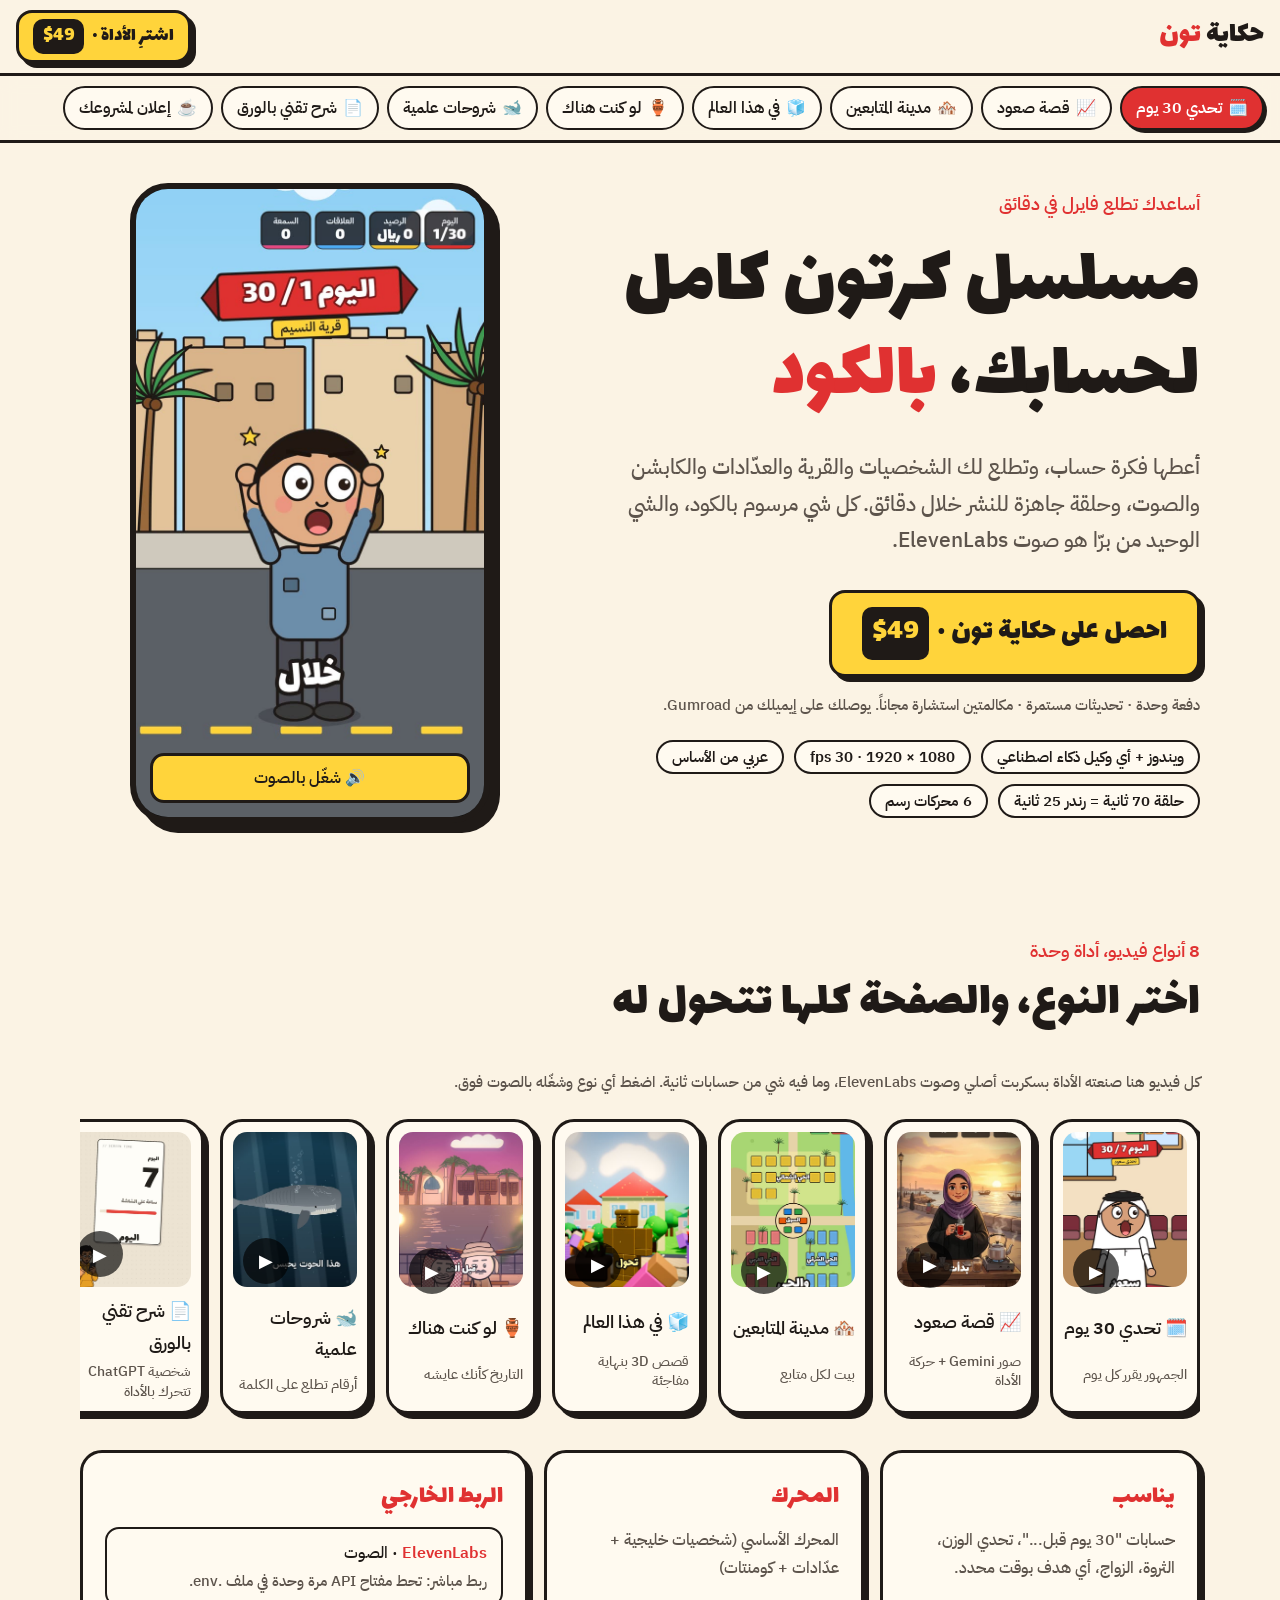
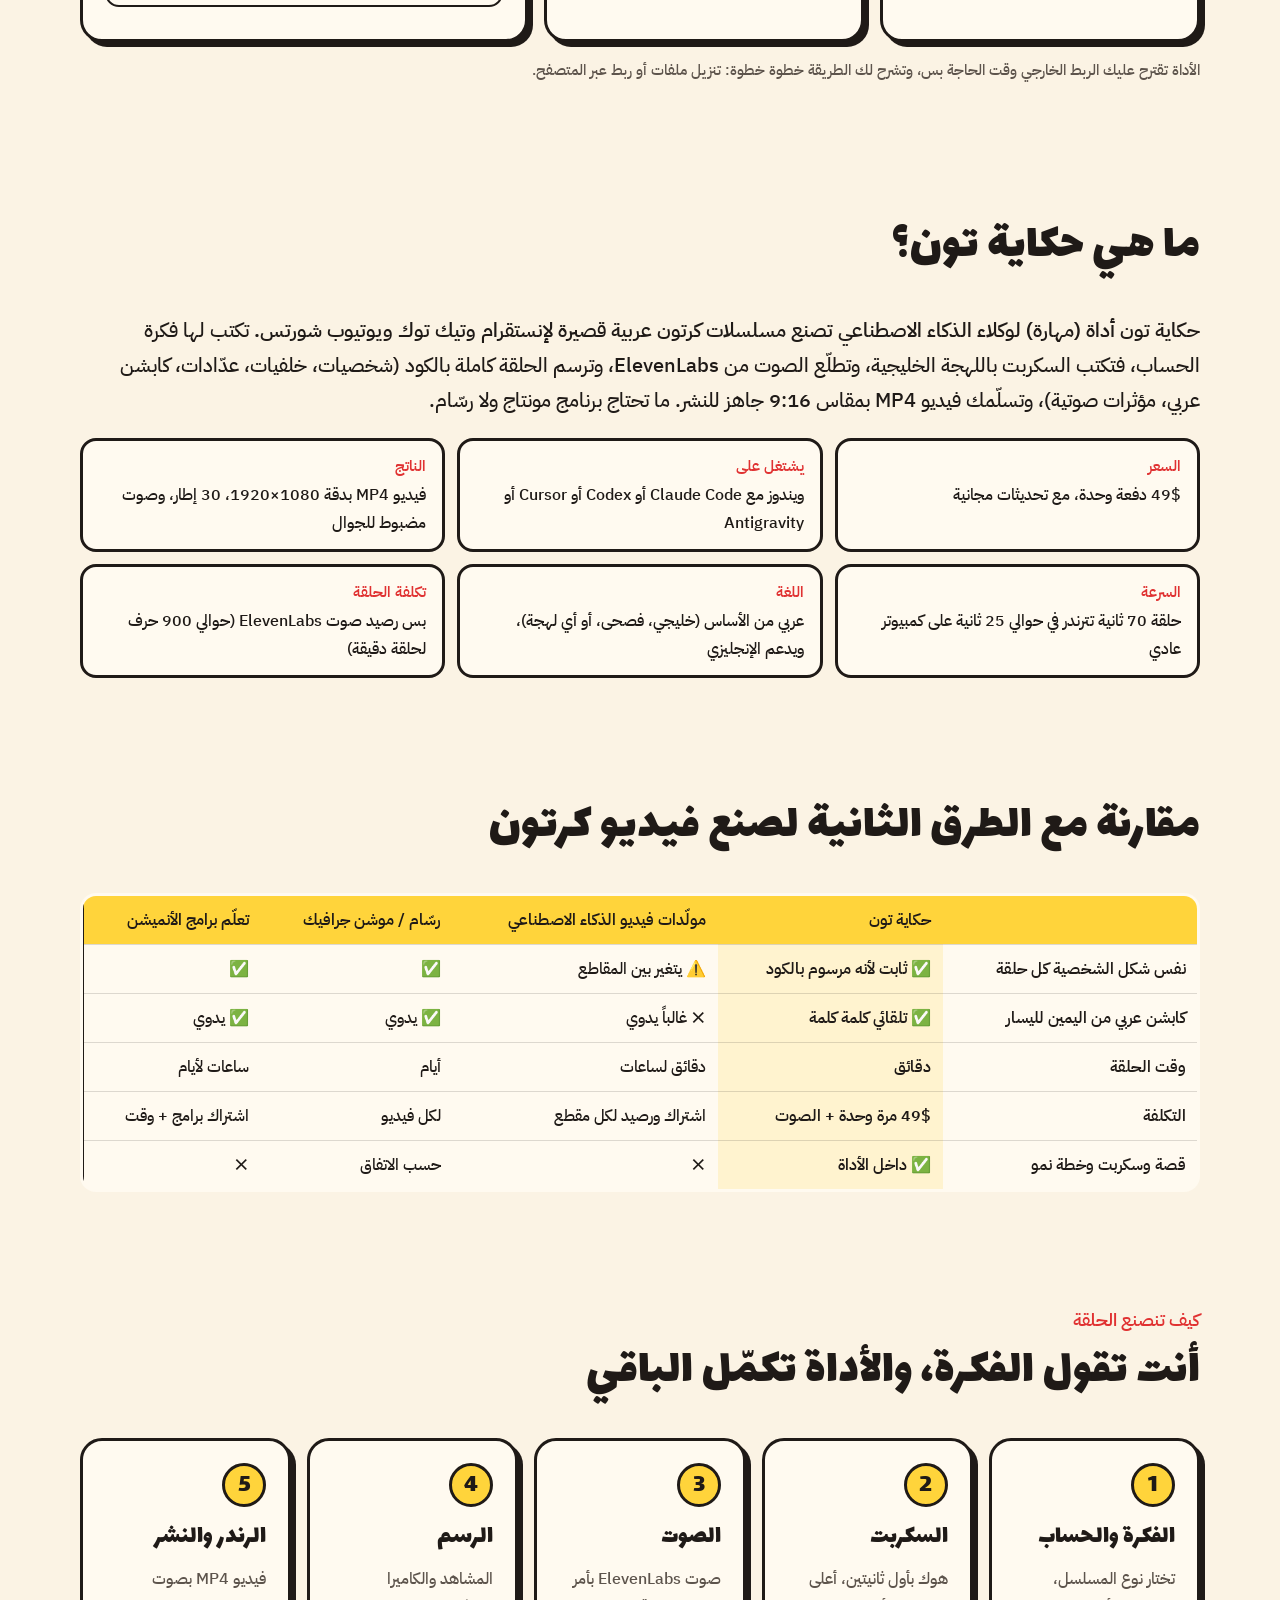
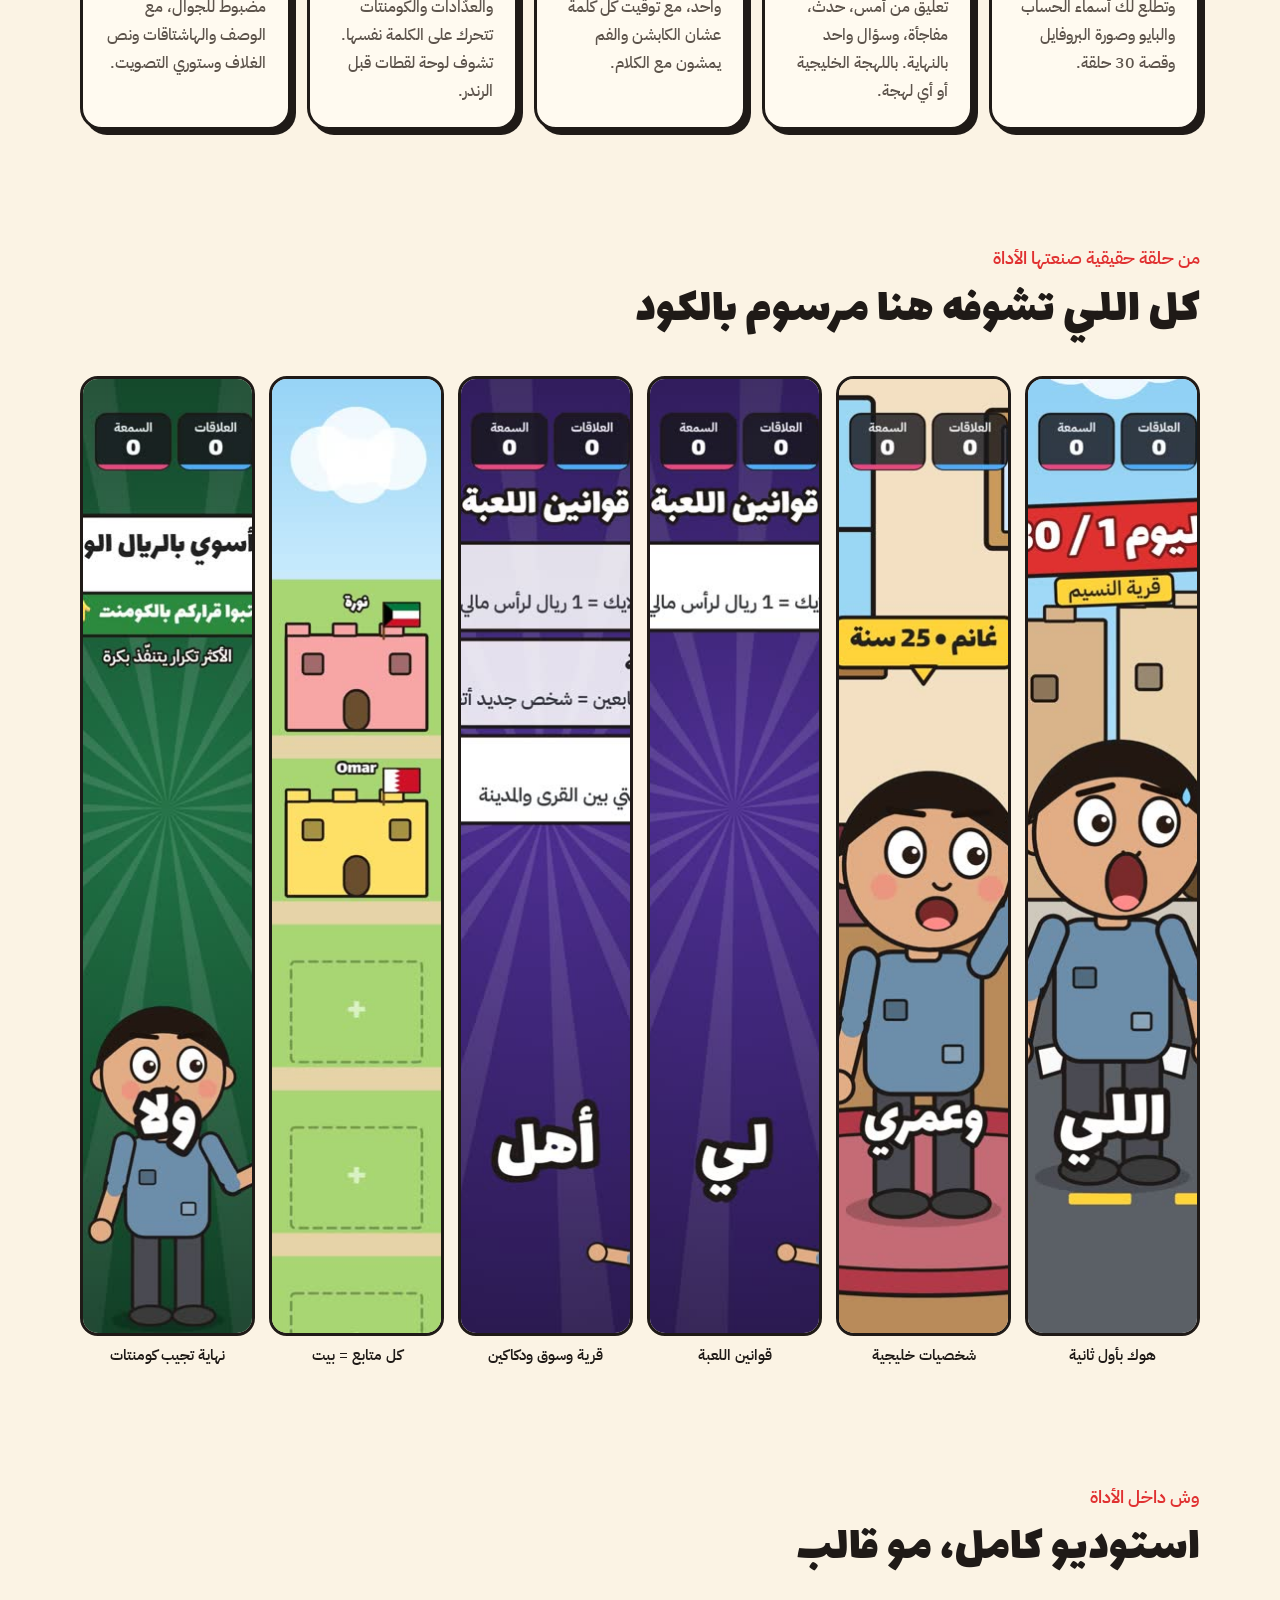
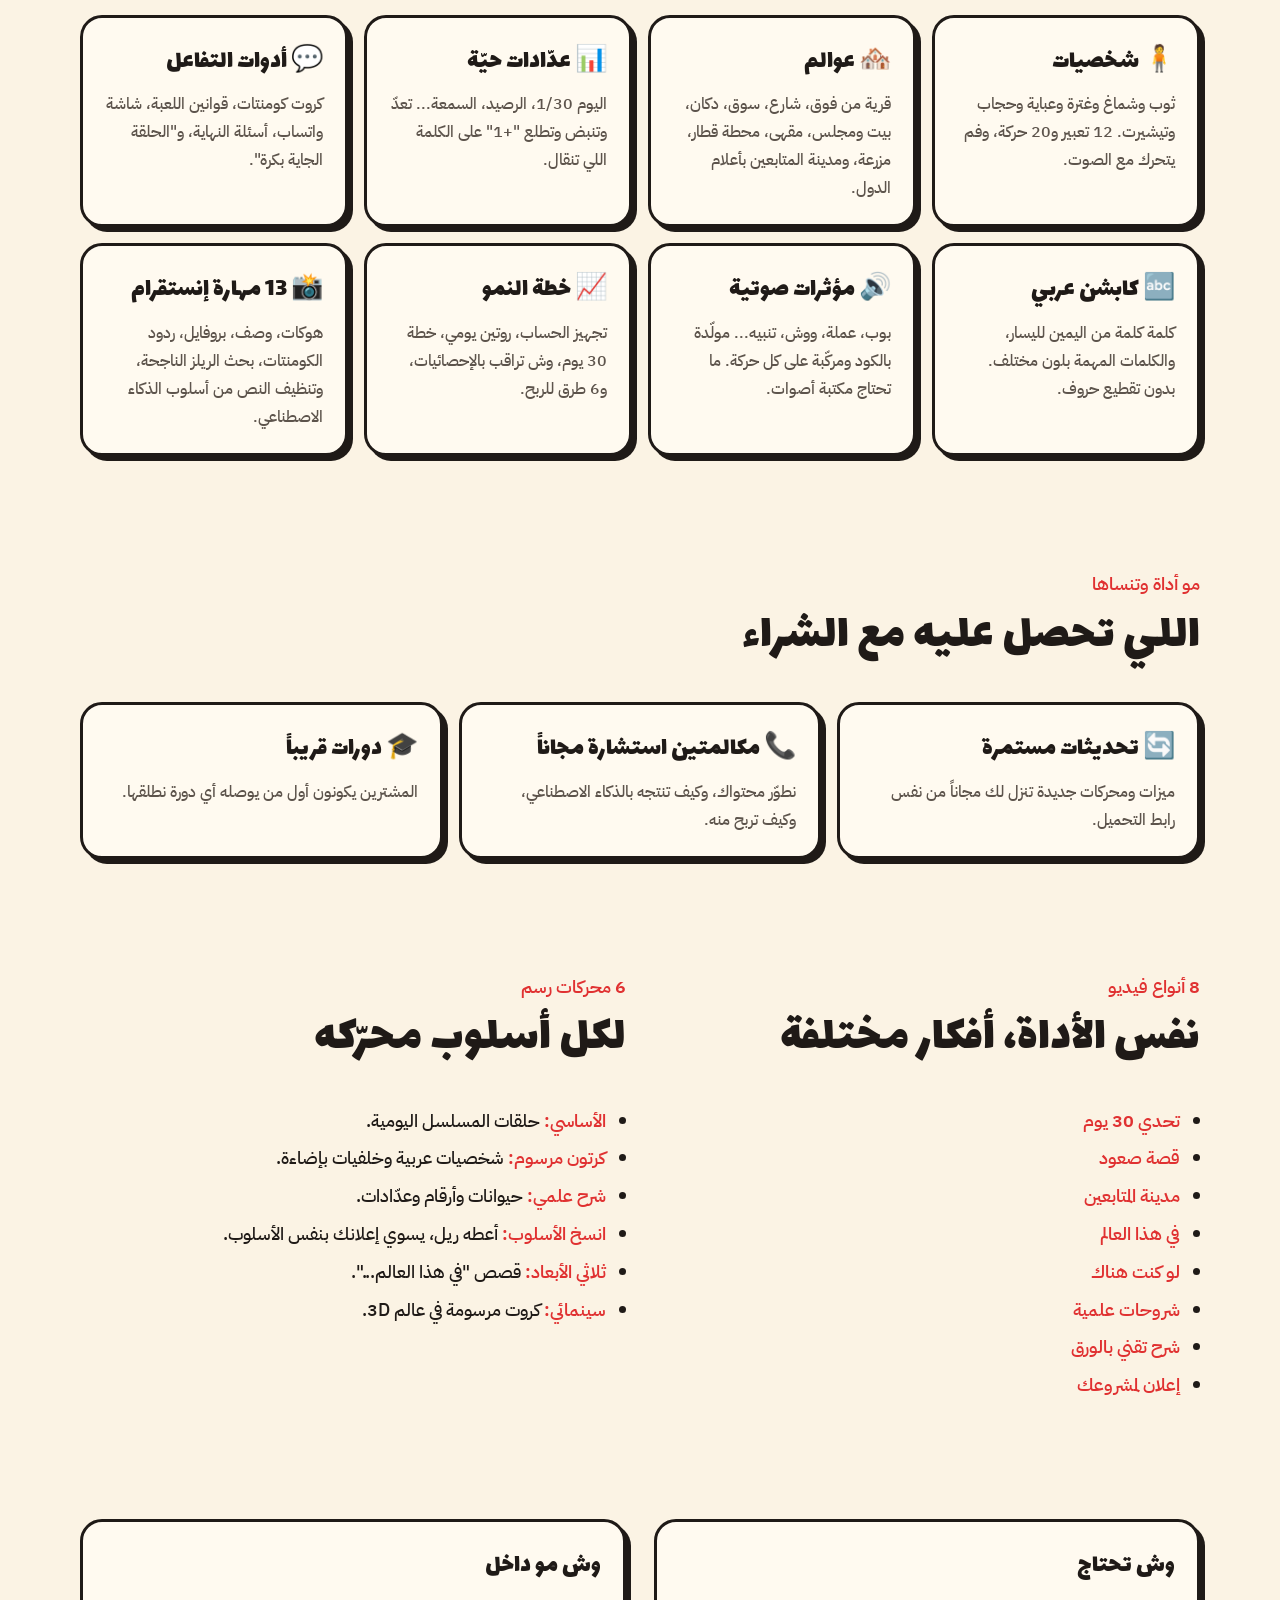
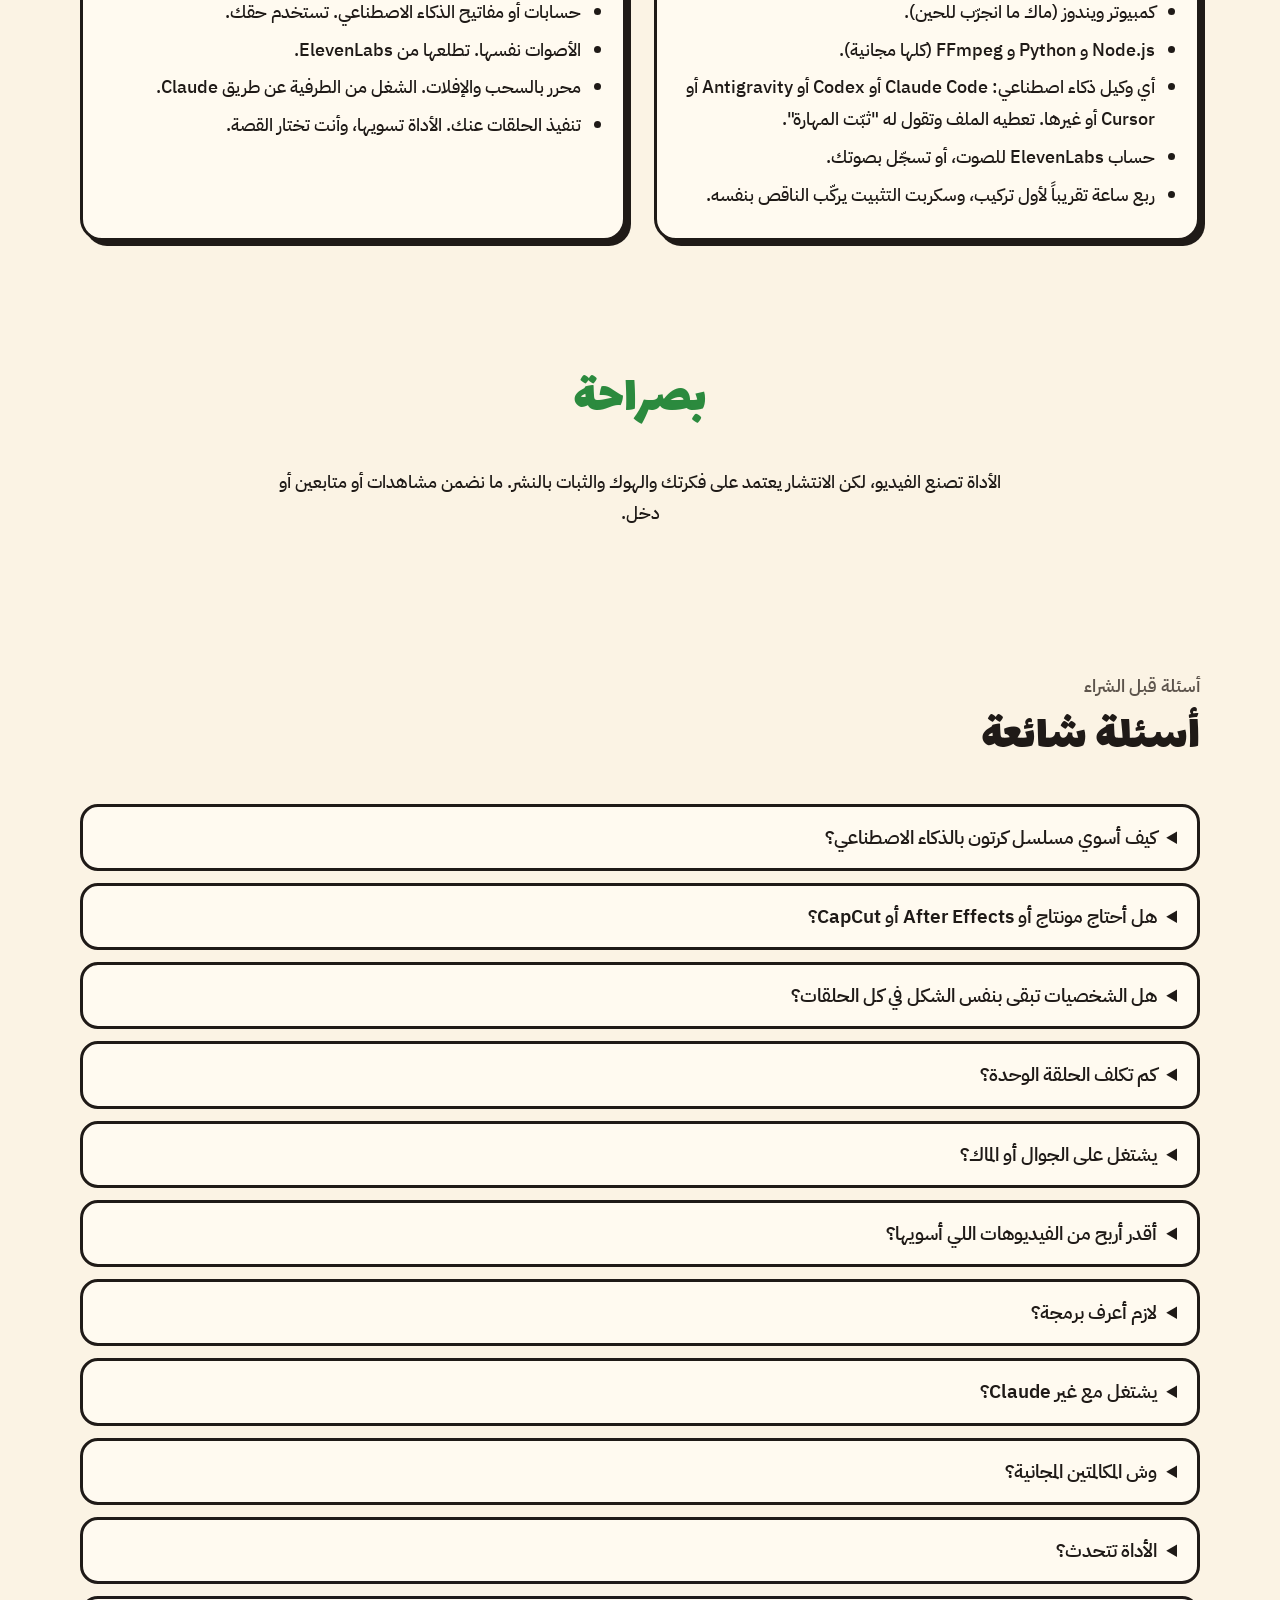
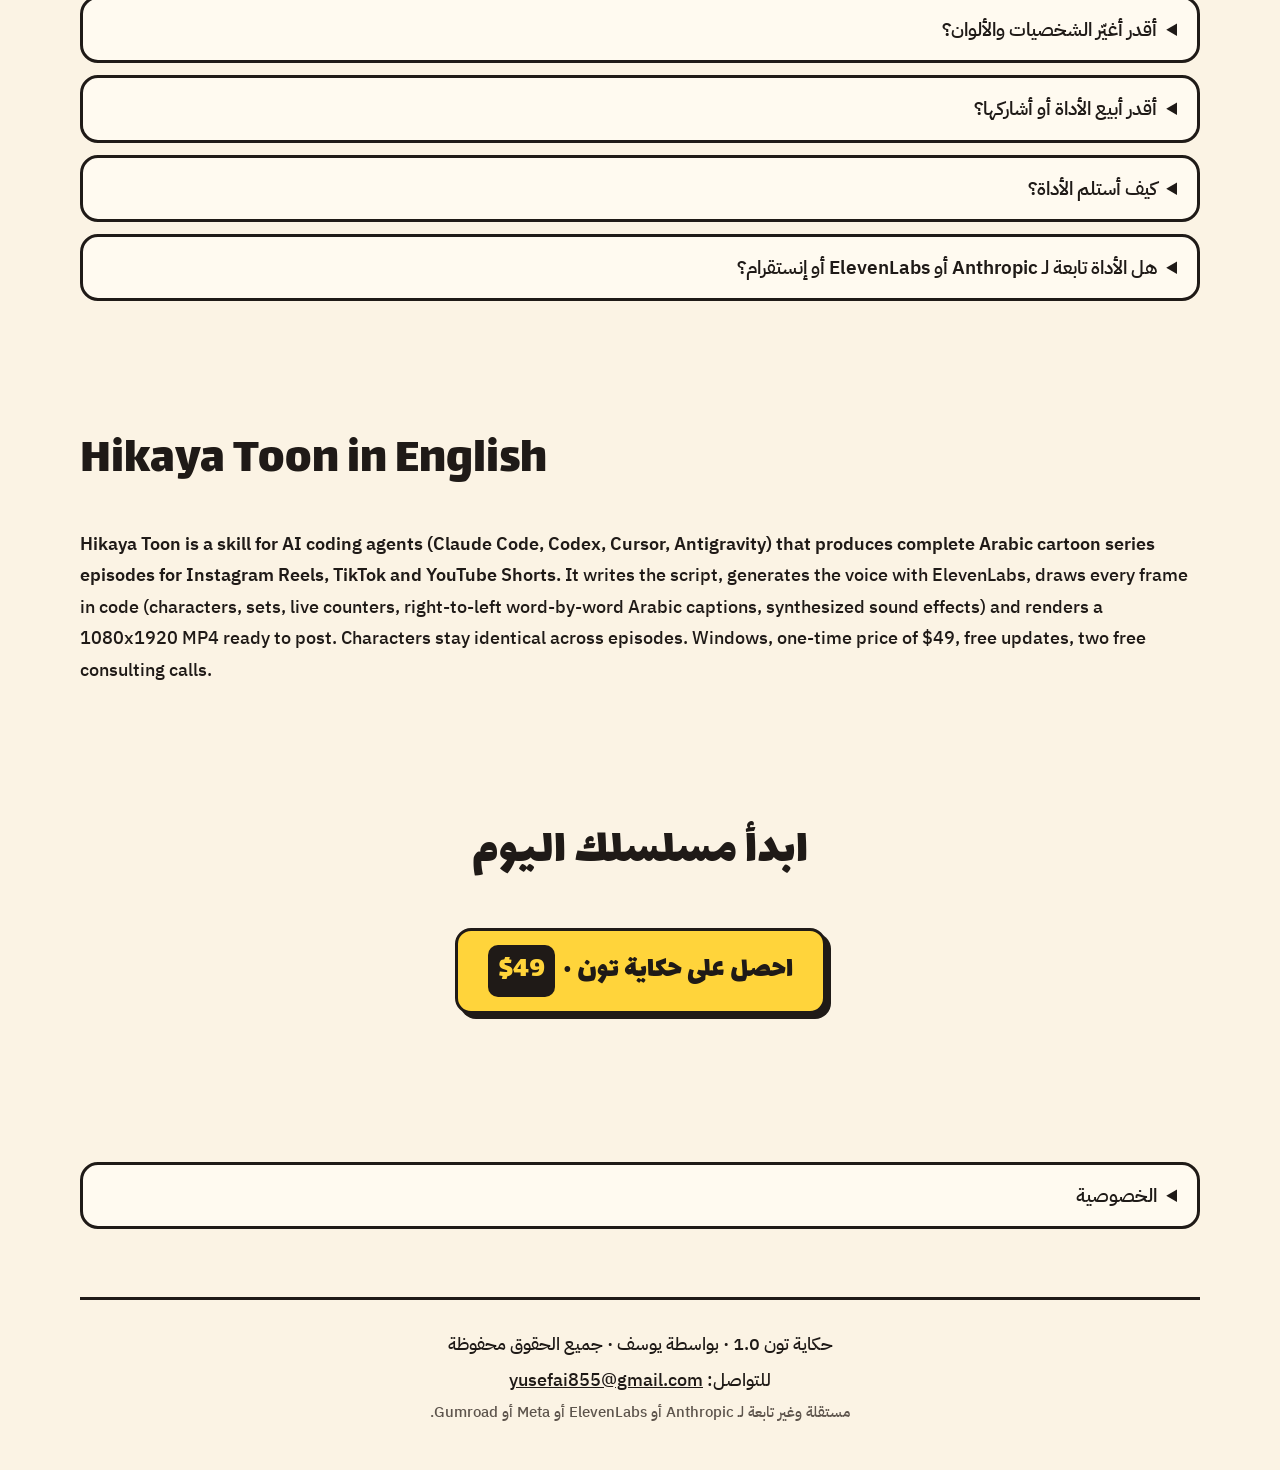
==== commit b81bbee3: "Types v2: voiced sample videos, Gemini rise story, ChatGPT presenter, comfortable card row Co-Author" ====
--- a/index.html
+++ b/index.html
@@ -33,7 +33,7 @@
 <link rel="preload" href="fonts/Lalezar-Regular.ttf" as="font" type="font/ttf" crossorigin>
 <script type="application/ld+json">{"@context":"https://schema.org","@graph":[{"@type":"WebSite","@id":"https://laitarx.github.io/hikaya-toon/#website","url":"https://laitarx.github.io/hikaya-toon/","name":"حكاية تون","alternateName":"Hikaya Toon","inLanguage":"ar"},{"@type":"Organization","@id":"https://laitarx.github.io/hikaya-toon/#org","name":"حكاية تون","alternateName":"Hikaya Toon","url":"https://laitarx.github.io/hikaya-toon/","logo":"https://laitarx.github.io/hikaya-toon/assets/icon.svg","email":"yusefai855@gmail.com","founder":{"@type":"Person","name":"يوسف"},"sameAs":["https://www.instagram.com/ghanim.1riyal/","https://374397930834.gumroad.com/l/hikaya-toon"]},{"@type":"SoftwareApplication","@id":"https://laitarx.github.io/hikaya-toon/#product","name":"حكاية تون","alternateName":"Hikaya Toon","url":"https://laitarx.github.io/hikaya-toon/","image":"https://laitarx.github.io/hikaya-toon/assets/og.jpg","applicationCategory":"MultimediaApplication","applicationSubCategory":"AI animation / cartoon video generator","operatingSystem":"Windows","inLanguage":["ar","en"],"softwareVersion":"1.1","description":"أداة لوكلاء الذكاء الاصطناعي تصنع مسلسلات كرتون عربية قصيرة لإنستقرام وتيك توك ويوتيوب شورتس: سكربت، صوت ElevenLabs، رسم بالكود، كابشن عربي، ورندر 1080x1920.","featureList":["شخصيات خليجية ثابتة الشكل بين الحلقات","كابشن عربي كلمة كلمة من اليمين لليسار","عدّادات حيّة وكروت تعليقات وقوانين لعبة","صوت ElevenLabs مع توقيت كل كلمة","مؤثرات صوتية مولّدة بالكود","رندر MP4 بدقة 1080x1920 خلال ثواني","6 محركات رسم","خطة نمو وربح و13 مهارة إنستقرام"],"author":{"@id":"https://laitarx.github.io/hikaya-toon/#org"},"publisher":{"@id":"https://laitarx.github.io/hikaya-toon/#org"},"offers":{"@type":"Offer","price":"49","priceCurrency":"USD","availability":"https://schema.org/InStock","url":"https://374397930834.gumroad.com/l/hikaya-toon","seller":{"@id":"https://laitarx.github.io/hikaya-toon/#org"}},"video":{"@id":"https://laitarx.github.io/hikaya-toon/#demo"}},{"@type":"VideoObject","@id":"https://laitarx.github.io/hikaya-toon/#demo","name":"حلقة كرتون صنعتها حكاية تون: مليونير بريال واحد خلال 30 يوم","description":"الحلقة الأولى من مسلسل قرية النسيم، مرسومة بالكود بالكامل بأداة حكاية تون، بصوت ElevenLabs وكابشن عربي.","thumbnailUrl":"https://laitarx.github.io/hikaya-toon/assets/poster.jpg","contentUrl":"https://laitarx.github.io/hikaya-toon/assets/demo.mp4","uploadDate":"2026-11-25","duration":"PT1M8S","inLanguage":"ar"},{"@type":"HowTo","name":"كيف تصنع حلقة مسلسل كرتون بالذكاء الاصطناعي مع حكاية تون","totalTime":"PT15M","step":[{"@type":"HowToStep","position":1,"name":"الفكرة والحساب","text":"اختر نوع المسلسل، وتطلع لك أسماء الحساب والبايو وصورة البروفايل وقصة 30 حلقة."},{"@type":"HowToStep","position":2,"name":"السكربت","text":"هوك بأول ثانيتين، أعلى تعليق من أمس، حدث، مفاجأة، وسؤال واحد بالنهاية."},{"@type":"HowToStep","position":3,"name":"الصوت","text":"صوت ElevenLabs بأمر واحد مع توقيت كل كلمة."},{"@type":"HowToStep","position":4,"name":"الرسم","text":"المشاهد والكاميرا والعدّادات والكومنتات تتحرك على الكلمة نفسها."},{"@type":"HowToStep","position":5,"name":"الرندر والنشر","text":"فيديو MP4 جاهز مع الوصف والهاشتاقات ونص الغلاف."}]},{"@type":"FAQPage","mainEntity":[{"@type":"Question","name":"كيف أسوي مسلسل كرتون بالذكاء الاصطناعي؟","acceptedAnswer":{"@type":"Answer","text":"ثبّت حكاية تون، وافتح وكيل الذكاء الاصطناعي (مثل Claude Code) داخل مجلدها، وقل له فكرة المسلسل. يكتب السكربت، ويطلّع الصوت من ElevenLabs، ويرسم الحلقة، ويرندرها فيديو جاهز. كل حلقة جديدة تبدأ بجملة وحدة: \"سو الحلقة 2\"."}},{"@type":"Question","name":"هل أحتاج مونتاج أو After Effects أو CapCut؟","acceptedAnswer":{"@type":"Answer","text":"لا. الفيديو يطلع كامل: الرسم والحركة والكابشن والمؤثرات الصوتية ومستوى الصوت. تنشره مباشرة."}},{"@type":"Question","name":"هل الشخصيات تبقى بنفس الشكل في كل الحلقات؟","acceptedAnswer":{"@type":"Answer","text":"إيه، وهذا أكبر فرق عن مولّدات الفيديو. الشخصية معرّفة بالكود (البشرة، الشعر، اللبس، العمر)، فتطلع نفسها بالضبط في كل حلقة."}},{"@type":"Question","name":"كم تكلف الحلقة الوحدة؟","acceptedAnswer":{"@type":"Answer","text":"الأداة نفسها دفعة وحدة 49$. بعدها تكلفة كل حلقة هي رصيد صوت ElevenLabs بس، تقريباً 900 حرف لحلقة مدتها دقيقة."}},{"@type":"Question","name":"يشتغل على الجوال أو الماك؟","acceptedAnswer":{"@type":"Answer","text":"لا. يحتاج كمبيوتر ويندوز. الماك ما انجرّب للحين."}},{"@type":"Question","name":"أقدر أربح من الفيديوهات اللي أسويها؟","acceptedAnswer":{"@type":"Answer","text":"إيه. الفيديوهات ملكك، وتقدر تنشرها وتربح منها وتسوي فيها إعلانات."}},{"@type":"Question","name":"لازم أعرف برمجة؟","acceptedAnswer":{"@type":"Answer","text":"لا. تكلّم وكيل الذكاء الاصطناعي بالعربي وهو يشغّل الأوامر. التثبيت أول مرة بأمر واحد."}},{"@type":"Question","name":"يشتغل مع غير Claude؟","acceptedAnswer":{"@type":"Answer","text":"إيه. يشتغل مع أي وكيل يقرأ الملفات ويشغّل الأوامر: Claude Code و Codex و Antigravity و Cursor وغيرها، على ويندوز."}},{"@type":"Question","name":"وش المكالمتين المجانية؟","acceptedAnswer":{"@type":"Answer","text":"بعد الشراء تحجز مكالمتين استشارة: نطوّر فكرة محتواك، وكيف تنتجه بالذكاء الاصطناعي، وكيف تربح من صناعة المحتوى. تحجزها بإيميل مع رقم طلبك."}},{"@type":"Question","name":"الأداة تتحدث؟","acceptedAnswer":{"@type":"Answer","text":"إيه. نطوّرها باستمرار ونضيف ميزات ومحركات، وكل تحديث ينزل لك مجاناً من نفس رابط التحميل."}},{"@type":"Question","name":"أقدر أغيّر الشخصيات والألوان؟","acceptedAnswer":{"@type":"Answer","text":"إيه. كل شخصية تتحدد بسطور بسيطة (لون البشرة، الشعر، اللبس، العمر)، وتقدر تضيف خلفيات جديدة."}},{"@type":"Question","name":"أقدر أبيع الأداة أو أشاركها؟","acceptedAnswer":{"@type":"Answer","text":"لا. الرخصة لاستخدامك الشخصي ولصنع فيديوهاتك. إعادة البيع أو المشاركة ممنوعة."}},{"@type":"Question","name":"كيف أستلم الأداة؟","acceptedAnswer":{"@type":"Answer","text":"بعد الدفع في Gumroad يوصلك رابط التحميل على إيميلك مباشرة."}},{"@type":"Question","name":"هل الأداة تابعة لـ Anthropic أو ElevenLabs أو إنستقرام؟","acceptedAnswer":{"@type":"Answer","text":"لا. أداة مستقلة تشتغل معها، وما هي تابعة لها ولا معتمدة منها."}}]}]}</script>
 <link rel="icon" href="assets/icon.svg" type="image/svg+xml">
-<link rel="stylesheet" href="style.css?v=4">
+<link rel="stylesheet" href="style.css?v=7">
 </head>
 <body>
 
@@ -67,33 +67,30 @@
   </div>
   <div class="phone">
     <video id="heroVideo" src="assets/hero.mp4" poster="assets/poster.jpg" autoplay muted loop playsinline preload="metadata" disablepictureinpicture controlslist="nodownload noremoteplayback"></video>
-    <button class="sound" id="soundBtn" type="button">▶ شغّل الحلقة كاملة بالصوت</button>
+    <button class="sound" id="soundBtn" type="button">🔊 شغّل بالصوت</button>
   </div>
 </section>
 
 <section class="wrap tpanel" id="types">
   <p class="kicker">8 أنواع فيديو، أداة وحدة</p>
-  <h2 id="tName">تحدي 30 يوم</h2>
-  <div class="tgrid">
-    <div class="tthumbs">
-      <a href="?type=challenge" data-type="challenge"><img src="assets/types/challenge.jpg" alt="لقطة من فيديو تحدي 30 يوم صنعتها حكاية تون" width="540" height="960" loading="lazy" decoding="async"><span>تحدي 30 يوم</span></a>
-      <a href="?type=rise" data-type="rise"><img src="assets/types/rise.jpg" alt="لقطة من فيديو قصة صعود صنعتها حكاية تون" width="540" height="960" loading="lazy" decoding="async"><span>قصة صعود</span></a>
-      <a href="?type=city" data-type="city"><img src="assets/types/city.jpg" alt="لقطة من فيديو مدينة المتابعين صنعتها حكاية تون" width="540" height="960" loading="lazy" decoding="async"><span>مدينة المتابعين</span></a>
-      <a href="?type=weird" data-type="weird"><img src="assets/types/weird.jpg" alt="لقطة من فيديو في هذا العالم صنعتها حكاية تون" width="540" height="960" loading="lazy" decoding="async"><span>في هذا العالم</span></a>
-      <a href="?type=whatif" data-type="whatif"><img src="assets/types/whatif.jpg" alt="لقطة من فيديو لو كنت هناك صنعتها حكاية تون" width="540" height="960" loading="lazy" decoding="async"><span>لو كنت هناك</span></a>
-      <a href="?type=science" data-type="science"><img src="assets/types/science.jpg" alt="لقطة من فيديو شروحات علمية صنعتها حكاية تون" width="540" height="960" loading="lazy" decoding="async"><span>شروحات علمية</span></a>
-      <a href="?type=paper" data-type="paper"><img src="assets/types/paper.jpg" alt="لقطة من فيديو شرح تقني بالورق صنعتها حكاية تون" width="540" height="960" loading="lazy" decoding="async"><span>شرح تقني بالورق</span></a>
-      <a href="?type=brand" data-type="brand"><img src="assets/types/brand.jpg" alt="لقطة من فيديو إعلان لمشروعك صنعتها حكاية تون" width="540" height="960" loading="lazy" decoding="async"><span>إعلان لمشروعك</span></a>
-    </div>
-    <div class="tinfo">
-      <p class="small">كل اللقطات هنا صنعتها الأداة بسكربتات أصلية، وما فيها أي محتوى من حسابات ثانية. الفيديو اللي فوق يتغير مع النوع.</p>
-      <h3>يناسب</h3><p id="tFits">حسابات "30 يوم قبل..."، تحدي الوزن، الثروة، الزواج، أي هدف بوقت محدد.</p>
-      <h3>المحرك</h3><p id="tEngine">المحرك الأساسي (شخصيات خليجية + عدّادات + كومنتات)</p>
-      <h3>الربط الخارجي</h3>
-      <ul class="connect" id="tConnect"><li><b>ElevenLabs</b> · الصوت<br><span>ربط مباشر: تحط مفتاح API مرة وحدة في ملف .env، والأداة تولّد الصوت وتوقيت كل كلمة بأمر واحد.</span></li></ul>
-      <p class="small">الأداة نفسها تقترح عليك الربط وقت الحاجة بس، وتشرح لك خطوة خطوة: تنزيل ملفات أو ربط عبر المتصفح.</p>
-    </div>
-  </div>
+  <h2>اختر النوع، والصفحة كلها تتحول له</h2>
+  <p class="small">كل فيديو هنا صنعته الأداة بسكربت أصلي وصوت ElevenLabs، وما فيه شي من حسابات ثانية. اضغط أي نوع وشغّله بالصوت فوق.</p>
+  <div class="tcards" id="tcards">
+    <a href="?type=challenge" data-type="challenge" class="tcard"><span class="tthumb"><img src="assets/types/challenge.jpg" alt="لقطة من فيديو تحدي 30 يوم صنعتها حكاية تون" width="540" height="960" loading="lazy" decoding="async"><i aria-hidden="true">▶</i></span><b>🗓️ تحدي 30 يوم</b><small>الجمهور يقرر كل يوم</small></a>
+    <a href="?type=rise" data-type="rise" class="tcard"><span class="tthumb"><img src="assets/types/rise.jpg" alt="لقطة من فيديو قصة صعود صنعتها حكاية تون" width="540" height="960" loading="lazy" decoding="async"><i aria-hidden="true">▶</i></span><b>📈 قصة صعود</b><small>صور Gemini + حركة الأداة</small></a>
+    <a href="?type=city" data-type="city" class="tcard"><span class="tthumb"><img src="assets/types/city.jpg" alt="لقطة من فيديو مدينة المتابعين صنعتها حكاية تون" width="540" height="960" loading="lazy" decoding="async"><i aria-hidden="true">▶</i></span><b>🏘️ مدينة المتابعين</b><small>بيت لكل متابع</small></a>
+    <a href="?type=weird" data-type="weird" class="tcard"><span class="tthumb"><img src="assets/types/weird.jpg" alt="لقطة من فيديو في هذا العالم صنعتها حكاية تون" width="540" height="960" loading="lazy" decoding="async"><i aria-hidden="true">▶</i></span><b>🧊 في هذا العالم</b><small>قصص 3D بنهاية مفاجئة</small></a>
+    <a href="?type=whatif" data-type="whatif" class="tcard"><span class="tthumb"><img src="assets/types/whatif.jpg" alt="لقطة من فيديو لو كنت هناك صنعتها حكاية تون" width="540" height="960" loading="lazy" decoding="async"><i aria-hidden="true">▶</i></span><b>🏺 لو كنت هناك</b><small>التاريخ كأنك عايشه</small></a>
+    <a href="?type=science" data-type="science" class="tcard"><span class="tthumb"><img src="assets/types/science.jpg" alt="لقطة من فيديو شروحات علمية صنعتها حكاية تون" width="540" height="960" loading="lazy" decoding="async"><i aria-hidden="true">▶</i></span><b>🐋 شروحات علمية</b><small>أرقام تطلع على الكلمة</small></a>
+    <a href="?type=paper" data-type="paper" class="tcard"><span class="tthumb"><img src="assets/types/paper.jpg" alt="لقطة من فيديو شرح تقني بالورق صنعتها حكاية تون" width="540" height="960" loading="lazy" decoding="async"><i aria-hidden="true">▶</i></span><b>📄 شرح تقني بالورق</b><small>شخصية ChatGPT تتحرك بالأداة</small></a>
+    <a href="?type=brand" data-type="brand" class="tcard"><span class="tthumb"><img src="assets/types/brand.jpg" alt="لقطة من فيديو إعلان لمشروعك صنعتها حكاية تون" width="540" height="960" loading="lazy" decoding="async"><i aria-hidden="true">▶</i></span><b>☕ إعلان لمشروعك</b><small>إعلان كرتوني بدون مصمم</small></a>
+  </div>
+  <div class="tinfo3">
+    <div class="card"><h3>يناسب</h3><p id="tFits">حسابات "30 يوم قبل..."، تحدي الوزن، الثروة، الزواج، أي هدف بوقت محدد.</p></div>
+    <div class="card"><h3>المحرك</h3><p id="tEngine">المحرك الأساسي (شخصيات خليجية + عدّادات + كومنتات)</p></div>
+    <div class="card"><h3>الربط الخارجي</h3><ul class="connect" id="tConnect"><li><b>ElevenLabs</b> · الصوت<br><span>ربط مباشر: تحط مفتاح API مرة وحدة في ملف .env.</span></li></ul></div>
+  </div>
+  <p class="small">الأداة تقترح عليك الربط الخارجي وقت الحاجة بس، وتشرح لك الطريقة خطوة خطوة: تنزيل ملفات أو ربط عبر المتصفح.</p>
 </section>
 
 <section class="wrap what" id="what">
@@ -303,8 +300,8 @@
 </div>
 
 <script src="config.js?v=3"></script>
-<script src="types.js?v=2"></script>
+<script src="types.js?v=3"></script>
 <script src="crypto.js?v=1"></script>
-<script src="site.js?v=4"></script>
+<script src="site.js?v=5"></script>
 </body>
 </html>
--- a/style.css
+++ b/style.css
@@ -153,3 +153,18 @@
 .tthumbs img { width: 100%; aspect-ratio: 9/16; object-fit: cover; border: 3px solid var(--line); border-radius: 14px; display: block; pointer-events: none; }
 .tthumbs a[aria-current] img { border-color: var(--red); box-shadow: 0 0 0 3px var(--red); }
 .tthumbs a[aria-current] span { color: var(--red); }
+
+/* types v2: comfortable card row */
+.tcards { display: grid; grid-auto-flow: column; grid-auto-columns: minmax(150px, 1fr); gap: 16px; overflow-x: auto; scroll-snap-type: x mandatory; padding: 6px 4px 18px; margin: 18px 0; scrollbar-width: thin; }
+.tcard { scroll-snap-align: start; text-decoration: none; display: grid; gap: 4px; background: var(--paper); border: 3px solid var(--line); border-radius: 22px; padding: 10px; box-shadow: 5px 5px 0 var(--line); transition: transform .15s; }
+.tcard:hover { transform: translateY(-4px); }
+.tcard[aria-current] { border-color: var(--red); box-shadow: 5px 5px 0 var(--red); }
+.tthumb { position: relative; display: block; }
+.tthumb img { width: 100%; height: auto; aspect-ratio: 4/5; object-position: 50% 30%; object-fit: cover; border-radius: 14px; display: block; pointer-events: none; }
+.tthumb i { position: absolute; inset: auto auto 10px 10px; width: 46px; height: 46px; border-radius: 50%; background: rgba(0,0,0,.65); color: #fff; display: grid; place-items: center; font-style: normal; font-size: 18px; }
+.tcard b { font-size: 18px; margin-top: 4px; }
+.tcard small { color: var(--muted); font-size: 14px; line-height: 1.4; }
+.tinfo3 { display: grid; grid-template-columns: 1fr 1fr 1.4fr; gap: 16px; }
+.tinfo3 h3 { color: var(--red); font-size: 26px; }
+@media (max-width: 1000px) { .tcards { grid-auto-columns: 180px; } .tinfo3 { grid-template-columns: 1fr; } }
+@media (max-width: 520px) { .tcards { grid-auto-columns: 150px; } }
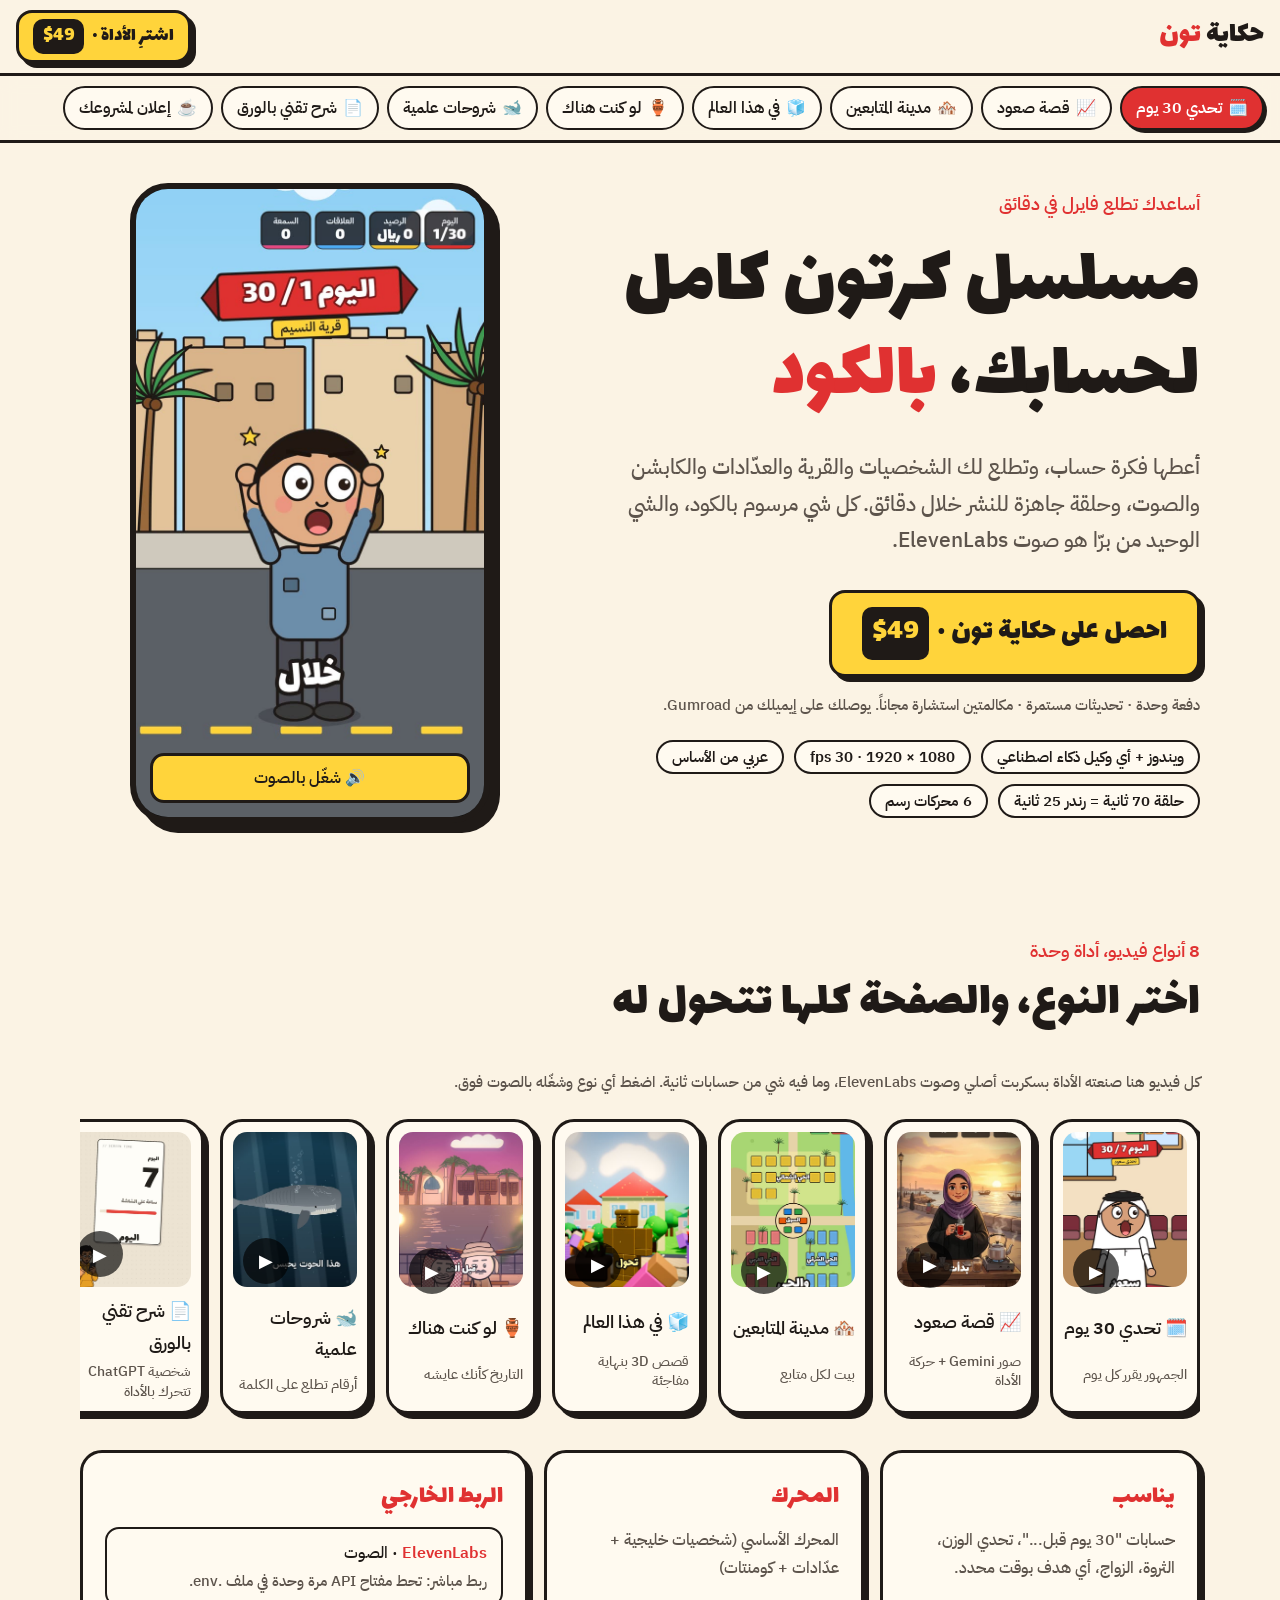
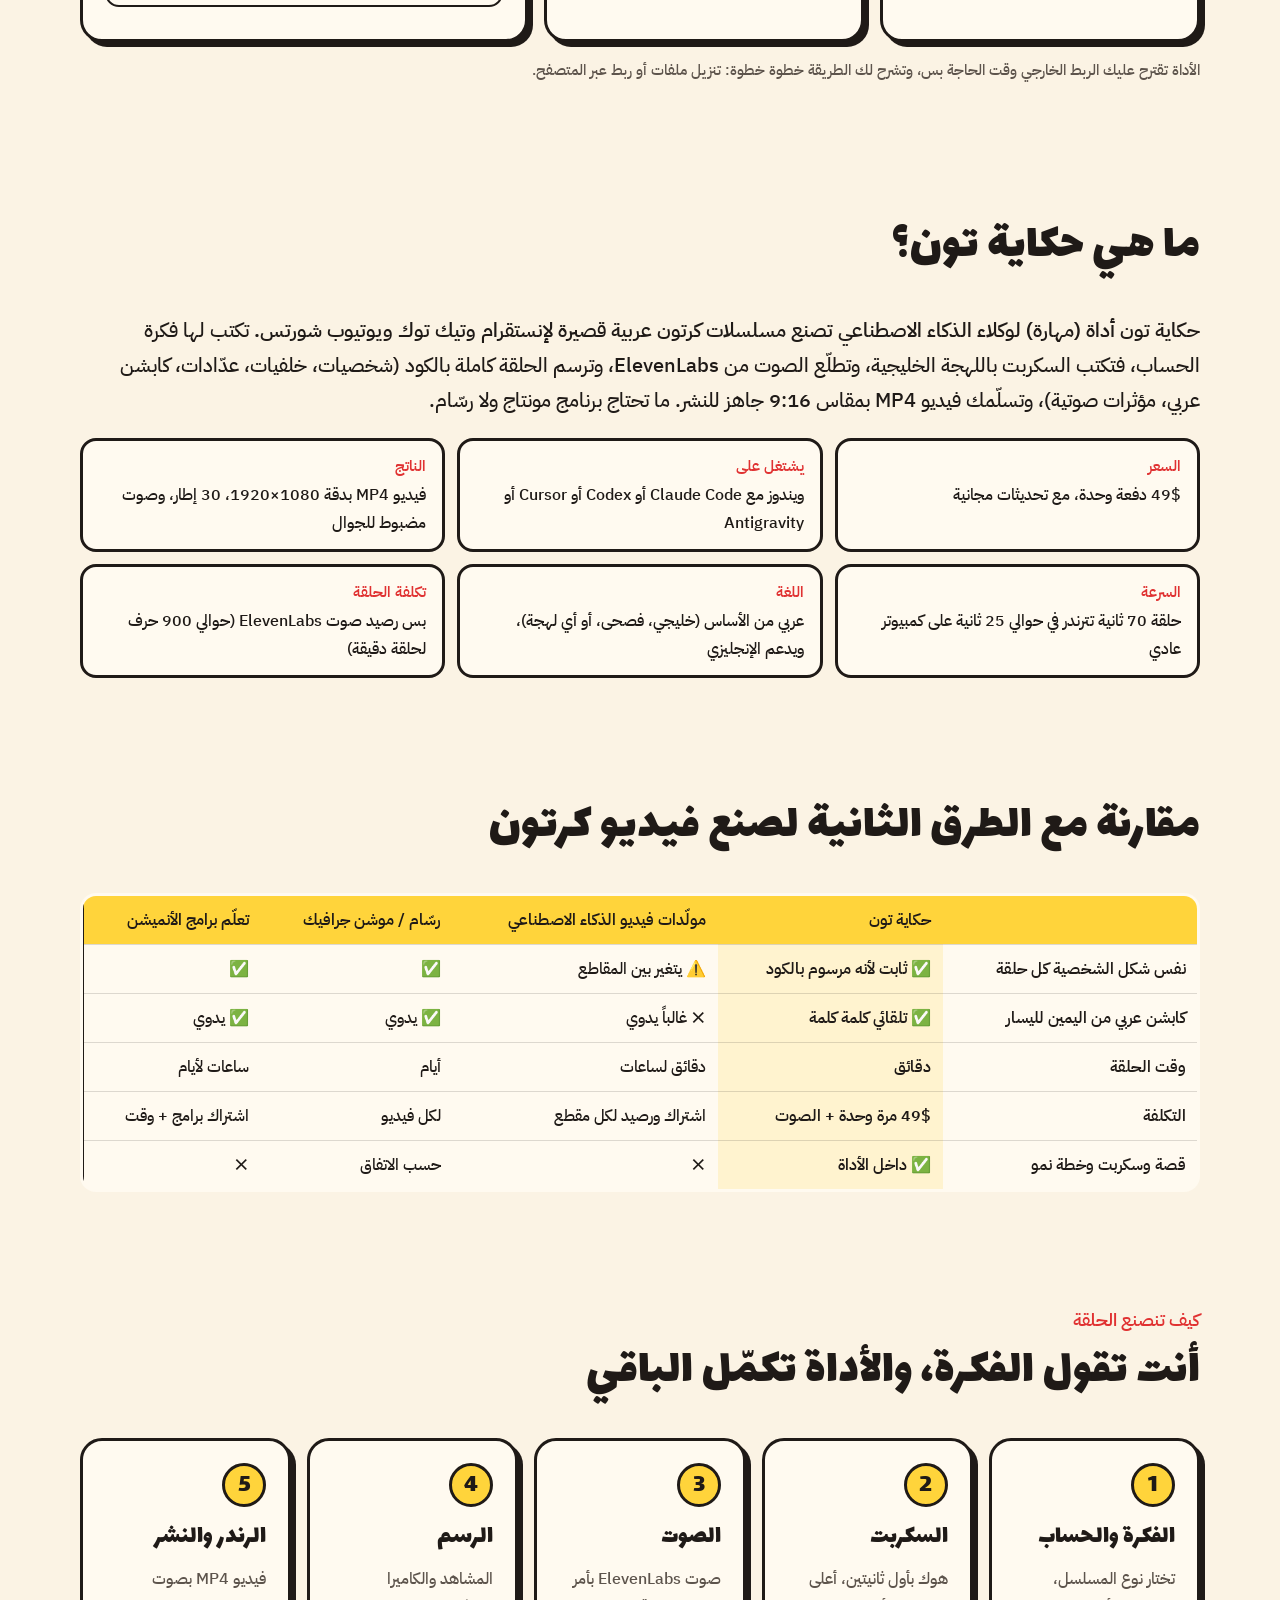
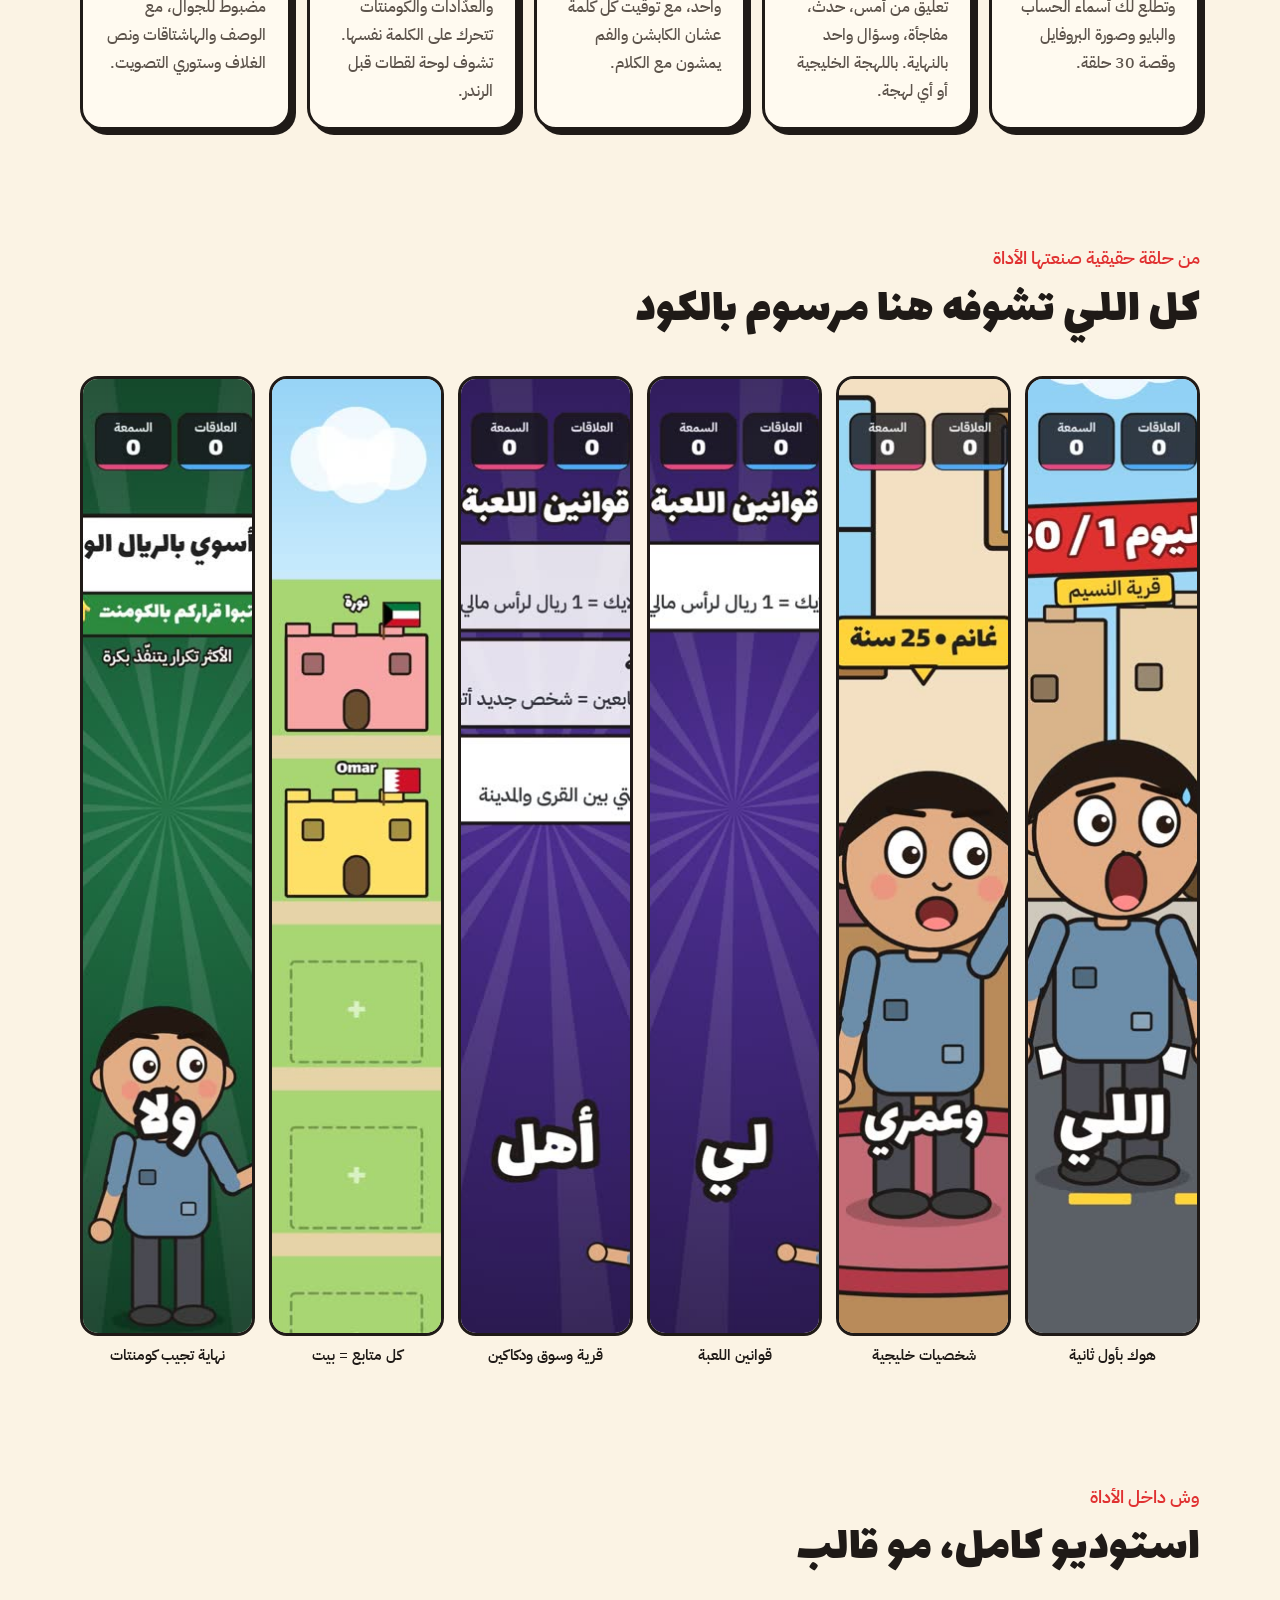
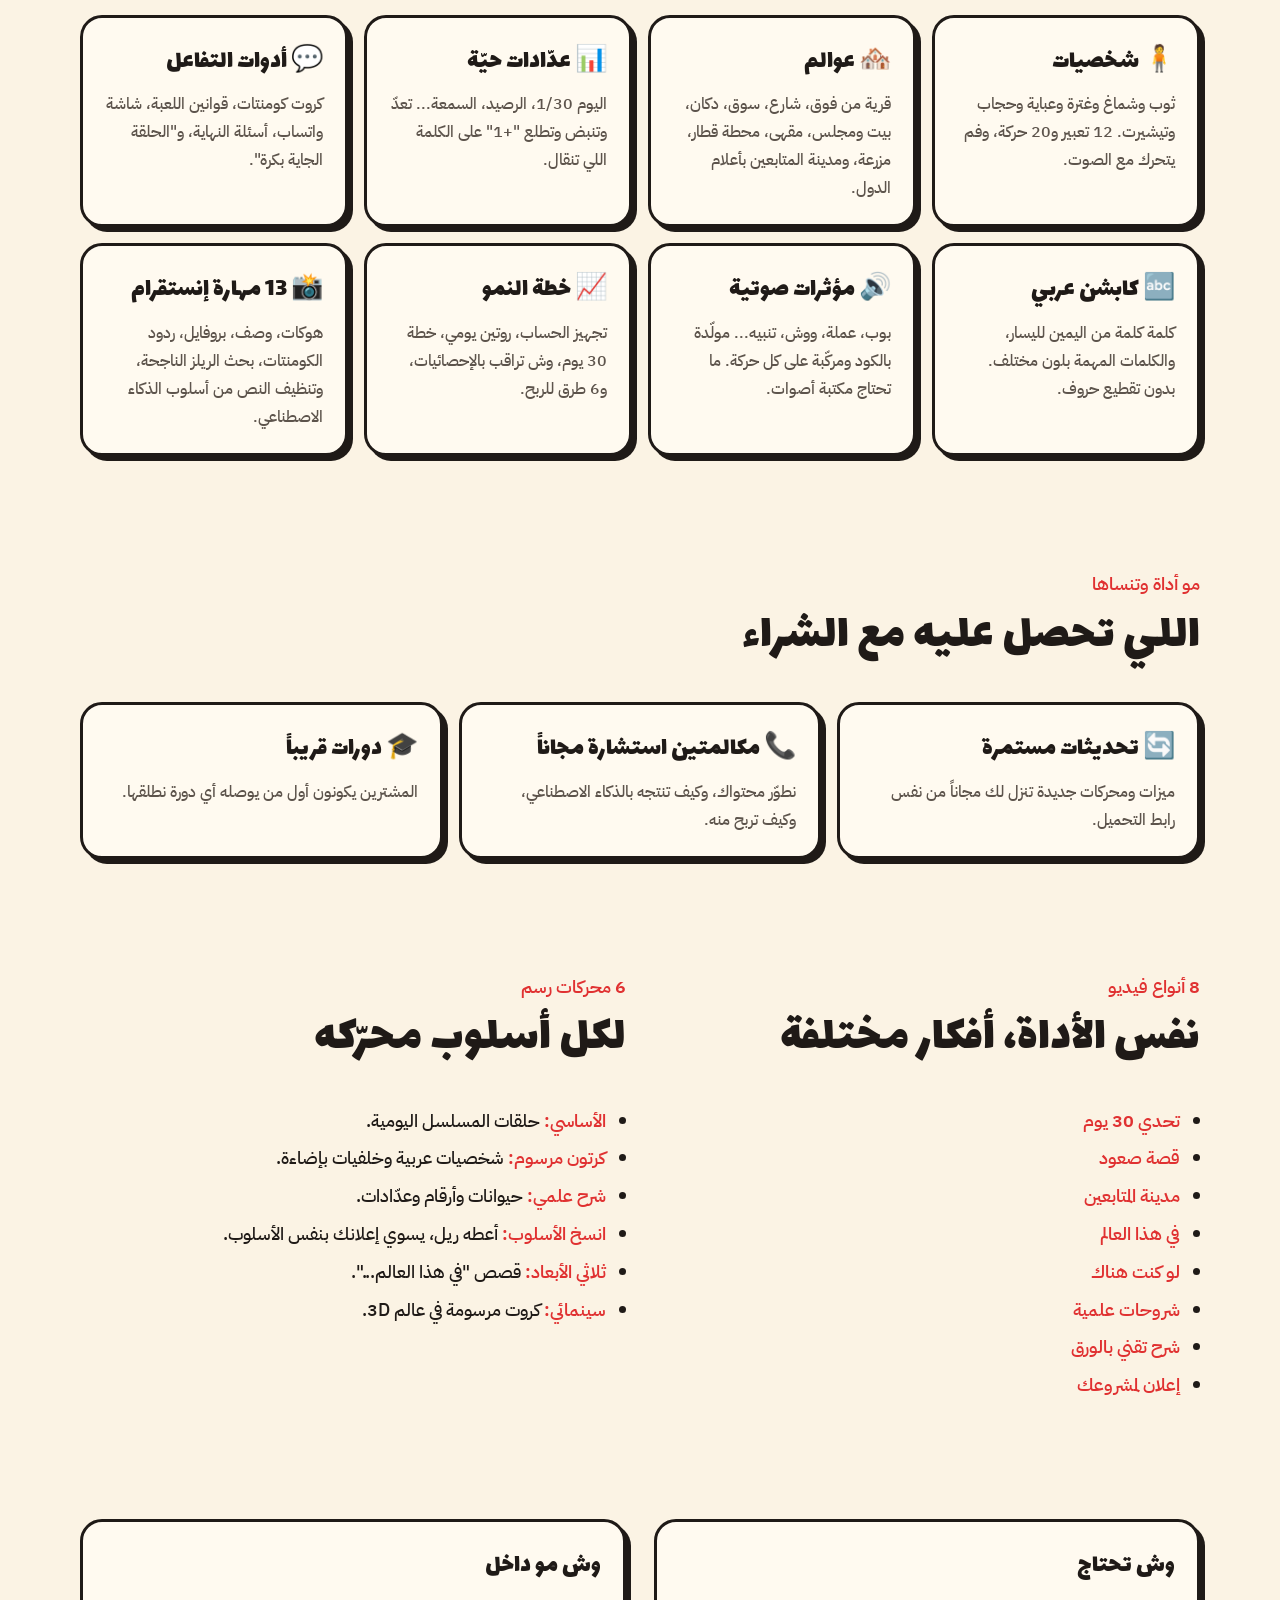
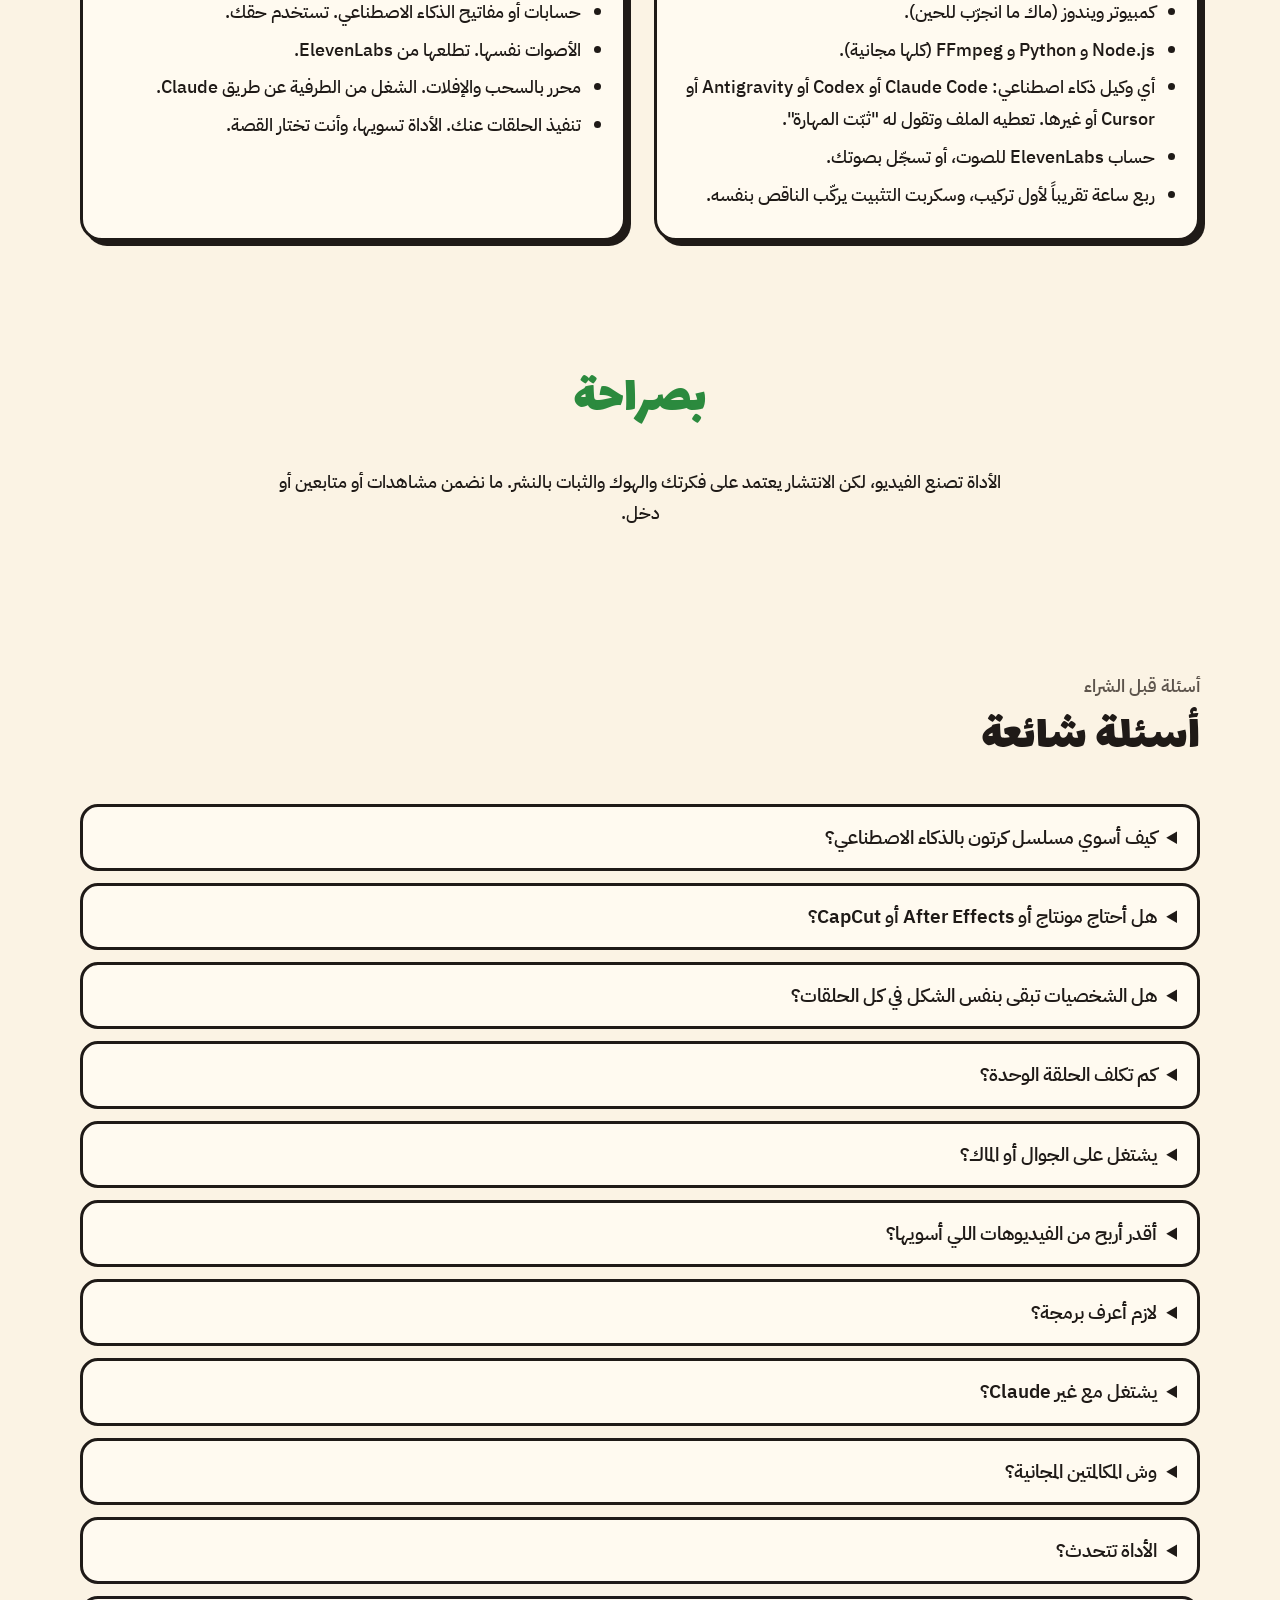
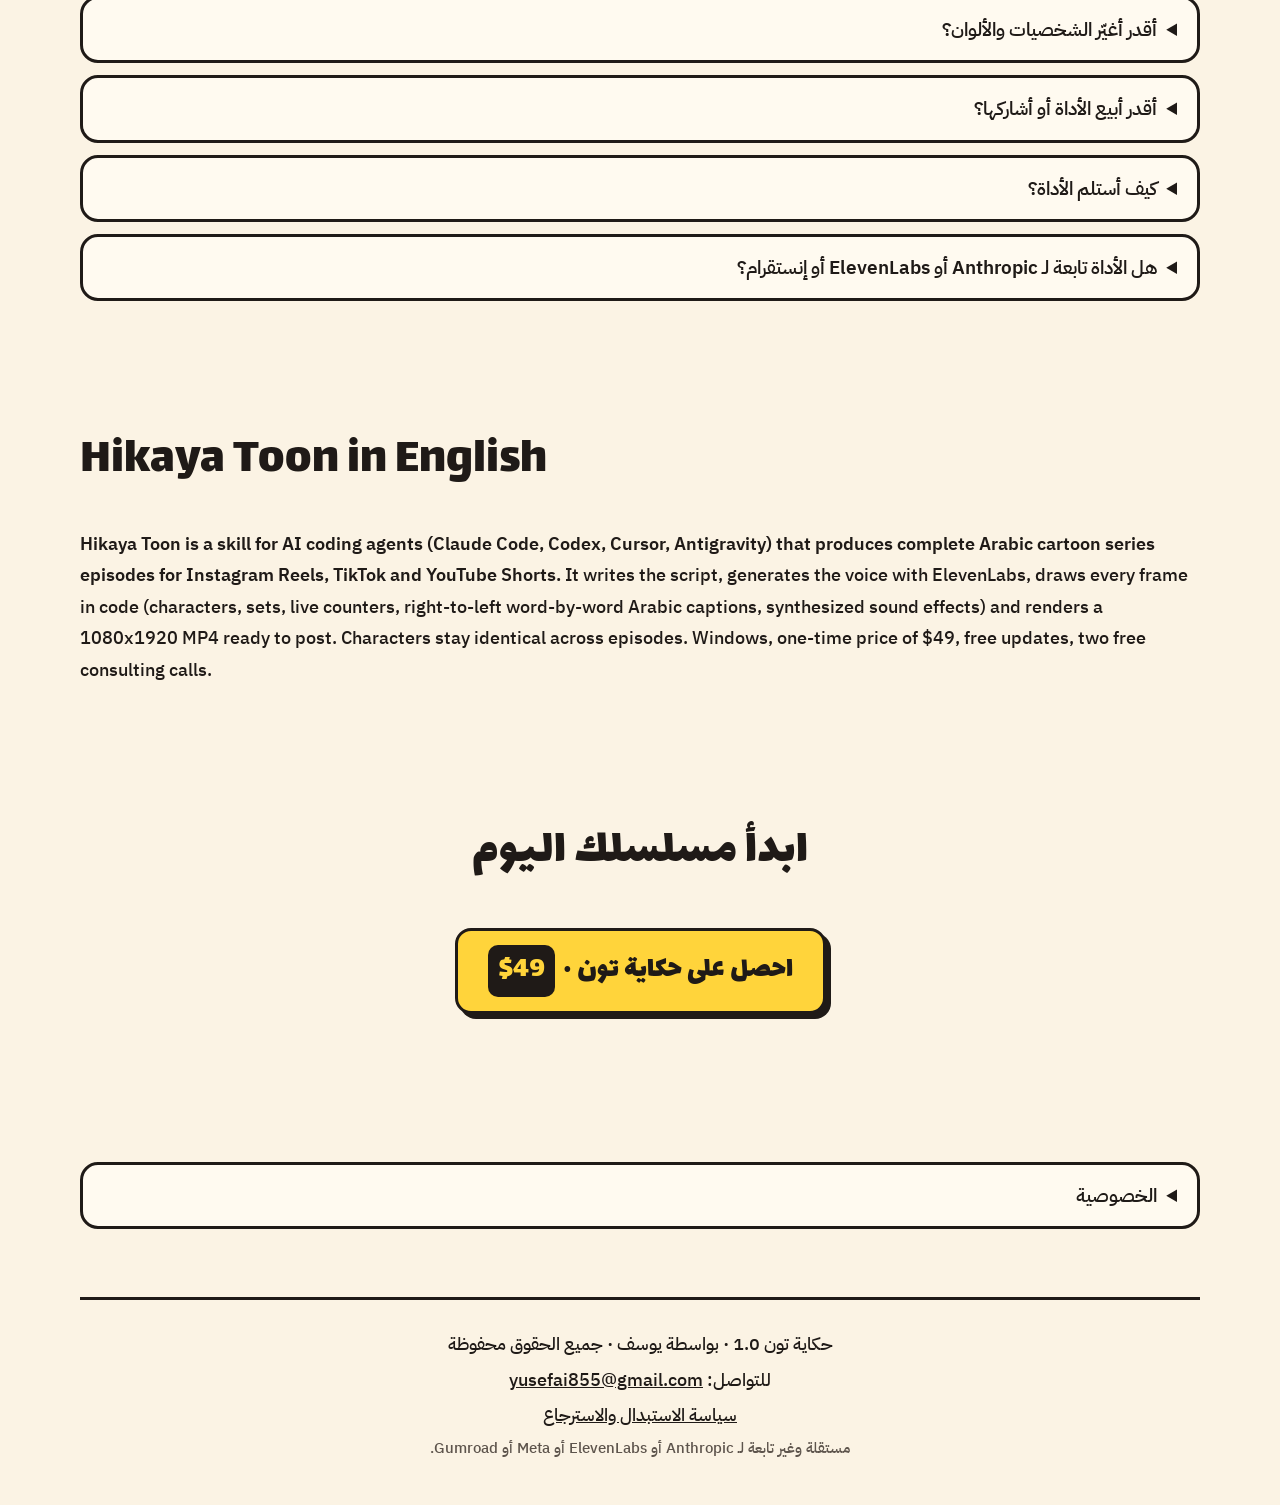
==== commit 1abf6289: "Password change with email code, affiliate signup by invite code, self-service data deletion, refund" ====
--- a/index.html
+++ b/index.html
@@ -33,7 +33,7 @@
 <link rel="preload" href="fonts/Lalezar-Regular.ttf" as="font" type="font/ttf" crossorigin>
 <script type="application/ld+json">{"@context":"https://schema.org","@graph":[{"@type":"WebSite","@id":"https://laitarx.github.io/hikaya-toon/#website","url":"https://laitarx.github.io/hikaya-toon/","name":"حكاية تون","alternateName":"Hikaya Toon","inLanguage":"ar"},{"@type":"Organization","@id":"https://laitarx.github.io/hikaya-toon/#org","name":"حكاية تون","alternateName":"Hikaya Toon","url":"https://laitarx.github.io/hikaya-toon/","logo":"https://laitarx.github.io/hikaya-toon/assets/icon.svg","email":"yusefai855@gmail.com","founder":{"@type":"Person","name":"يوسف"},"sameAs":["https://www.instagram.com/ghanim.1riyal/","https://374397930834.gumroad.com/l/hikaya-toon"]},{"@type":"SoftwareApplication","@id":"https://laitarx.github.io/hikaya-toon/#product","name":"حكاية تون","alternateName":"Hikaya Toon","url":"https://laitarx.github.io/hikaya-toon/","image":"https://laitarx.github.io/hikaya-toon/assets/og.jpg","applicationCategory":"MultimediaApplication","applicationSubCategory":"AI animation / cartoon video generator","operatingSystem":"Windows","inLanguage":["ar","en"],"softwareVersion":"1.1","description":"أداة لوكلاء الذكاء الاصطناعي تصنع مسلسلات كرتون عربية قصيرة لإنستقرام وتيك توك ويوتيوب شورتس: سكربت، صوت ElevenLabs، رسم بالكود، كابشن عربي، ورندر 1080x1920.","featureList":["شخصيات خليجية ثابتة الشكل بين الحلقات","كابشن عربي كلمة كلمة من اليمين لليسار","عدّادات حيّة وكروت تعليقات وقوانين لعبة","صوت ElevenLabs مع توقيت كل كلمة","مؤثرات صوتية مولّدة بالكود","رندر MP4 بدقة 1080x1920 خلال ثواني","6 محركات رسم","خطة نمو وربح و13 مهارة إنستقرام"],"author":{"@id":"https://laitarx.github.io/hikaya-toon/#org"},"publisher":{"@id":"https://laitarx.github.io/hikaya-toon/#org"},"offers":{"@type":"Offer","price":"49","priceCurrency":"USD","availability":"https://schema.org/InStock","url":"https://374397930834.gumroad.com/l/hikaya-toon","seller":{"@id":"https://laitarx.github.io/hikaya-toon/#org"}},"video":{"@id":"https://laitarx.github.io/hikaya-toon/#demo"}},{"@type":"VideoObject","@id":"https://laitarx.github.io/hikaya-toon/#demo","name":"حلقة كرتون صنعتها حكاية تون: مليونير بريال واحد خلال 30 يوم","description":"الحلقة الأولى من مسلسل قرية النسيم، مرسومة بالكود بالكامل بأداة حكاية تون، بصوت ElevenLabs وكابشن عربي.","thumbnailUrl":"https://laitarx.github.io/hikaya-toon/assets/poster.jpg","contentUrl":"https://laitarx.github.io/hikaya-toon/assets/demo.mp4","uploadDate":"2026-11-25","duration":"PT1M8S","inLanguage":"ar"},{"@type":"HowTo","name":"كيف تصنع حلقة مسلسل كرتون بالذكاء الاصطناعي مع حكاية تون","totalTime":"PT15M","step":[{"@type":"HowToStep","position":1,"name":"الفكرة والحساب","text":"اختر نوع المسلسل، وتطلع لك أسماء الحساب والبايو وصورة البروفايل وقصة 30 حلقة."},{"@type":"HowToStep","position":2,"name":"السكربت","text":"هوك بأول ثانيتين، أعلى تعليق من أمس، حدث، مفاجأة، وسؤال واحد بالنهاية."},{"@type":"HowToStep","position":3,"name":"الصوت","text":"صوت ElevenLabs بأمر واحد مع توقيت كل كلمة."},{"@type":"HowToStep","position":4,"name":"الرسم","text":"المشاهد والكاميرا والعدّادات والكومنتات تتحرك على الكلمة نفسها."},{"@type":"HowToStep","position":5,"name":"الرندر والنشر","text":"فيديو MP4 جاهز مع الوصف والهاشتاقات ونص الغلاف."}]},{"@type":"FAQPage","mainEntity":[{"@type":"Question","name":"كيف أسوي مسلسل كرتون بالذكاء الاصطناعي؟","acceptedAnswer":{"@type":"Answer","text":"ثبّت حكاية تون، وافتح وكيل الذكاء الاصطناعي (مثل Claude Code) داخل مجلدها، وقل له فكرة المسلسل. يكتب السكربت، ويطلّع الصوت من ElevenLabs، ويرسم الحلقة، ويرندرها فيديو جاهز. كل حلقة جديدة تبدأ بجملة وحدة: \"سو الحلقة 2\"."}},{"@type":"Question","name":"هل أحتاج مونتاج أو After Effects أو CapCut؟","acceptedAnswer":{"@type":"Answer","text":"لا. الفيديو يطلع كامل: الرسم والحركة والكابشن والمؤثرات الصوتية ومستوى الصوت. تنشره مباشرة."}},{"@type":"Question","name":"هل الشخصيات تبقى بنفس الشكل في كل الحلقات؟","acceptedAnswer":{"@type":"Answer","text":"إيه، وهذا أكبر فرق عن مولّدات الفيديو. الشخصية معرّفة بالكود (البشرة، الشعر، اللبس، العمر)، فتطلع نفسها بالضبط في كل حلقة."}},{"@type":"Question","name":"كم تكلف الحلقة الوحدة؟","acceptedAnswer":{"@type":"Answer","text":"الأداة نفسها دفعة وحدة 49$. بعدها تكلفة كل حلقة هي رصيد صوت ElevenLabs بس، تقريباً 900 حرف لحلقة مدتها دقيقة."}},{"@type":"Question","name":"يشتغل على الجوال أو الماك؟","acceptedAnswer":{"@type":"Answer","text":"لا. يحتاج كمبيوتر ويندوز. الماك ما انجرّب للحين."}},{"@type":"Question","name":"أقدر أربح من الفيديوهات اللي أسويها؟","acceptedAnswer":{"@type":"Answer","text":"إيه. الفيديوهات ملكك، وتقدر تنشرها وتربح منها وتسوي فيها إعلانات."}},{"@type":"Question","name":"لازم أعرف برمجة؟","acceptedAnswer":{"@type":"Answer","text":"لا. تكلّم وكيل الذكاء الاصطناعي بالعربي وهو يشغّل الأوامر. التثبيت أول مرة بأمر واحد."}},{"@type":"Question","name":"يشتغل مع غير Claude؟","acceptedAnswer":{"@type":"Answer","text":"إيه. يشتغل مع أي وكيل يقرأ الملفات ويشغّل الأوامر: Claude Code و Codex و Antigravity و Cursor وغيرها، على ويندوز."}},{"@type":"Question","name":"وش المكالمتين المجانية؟","acceptedAnswer":{"@type":"Answer","text":"بعد الشراء تحجز مكالمتين استشارة: نطوّر فكرة محتواك، وكيف تنتجه بالذكاء الاصطناعي، وكيف تربح من صناعة المحتوى. تحجزها بإيميل مع رقم طلبك."}},{"@type":"Question","name":"الأداة تتحدث؟","acceptedAnswer":{"@type":"Answer","text":"إيه. نطوّرها باستمرار ونضيف ميزات ومحركات، وكل تحديث ينزل لك مجاناً من نفس رابط التحميل."}},{"@type":"Question","name":"أقدر أغيّر الشخصيات والألوان؟","acceptedAnswer":{"@type":"Answer","text":"إيه. كل شخصية تتحدد بسطور بسيطة (لون البشرة، الشعر، اللبس، العمر)، وتقدر تضيف خلفيات جديدة."}},{"@type":"Question","name":"أقدر أبيع الأداة أو أشاركها؟","acceptedAnswer":{"@type":"Answer","text":"لا. الرخصة لاستخدامك الشخصي ولصنع فيديوهاتك. إعادة البيع أو المشاركة ممنوعة."}},{"@type":"Question","name":"كيف أستلم الأداة؟","acceptedAnswer":{"@type":"Answer","text":"بعد الدفع في Gumroad يوصلك رابط التحميل على إيميلك مباشرة."}},{"@type":"Question","name":"هل الأداة تابعة لـ Anthropic أو ElevenLabs أو إنستقرام؟","acceptedAnswer":{"@type":"Answer","text":"لا. أداة مستقلة تشتغل معها، وما هي تابعة لها ولا معتمدة منها."}}]}]}</script>
 <link rel="icon" href="assets/icon.svg" type="image/svg+xml">
-<link rel="stylesheet" href="style.css?v=7">
+<link rel="stylesheet" href="style.css?v=8">
 </head>
 <body>
 
@@ -256,7 +256,7 @@
 </section>
 
 <section class="wrap faq" id="privacy">
-  <details><summary>الخصوصية</summary><p>نحفظ إيميلك ورقمك لما تكتبها قبل الدفع، عشان نتواصل معك بخصوص طلبك والتحديثات والمكالمات. تنشفّر في متصفحك قبل ما تنرسل، وما يقدر يفتحها إلا صاحب الأداة، والمسوّق اللي جيت من رابطه إذا جيت من رابط دعوة. نقيس الزيارات بشكل مجهول (كم وقت بقيت بالصفحة ووين وصلت) عشان نحسّن الموقع، بمعرّف عشوائي في متصفحك بدون اسمك. ما نبيع بياناتك ولا نشاركها مع أحد غيرهم. الدفع كله في Gumroad وما نشوف بيانات بطاقتك. تبي نحذف بياناتك؟ راسلنا على الإيميل تحت.</p></details>
+  <details><summary>الخصوصية</summary><p>نحفظ إيميلك ورقمك لما تكتبها قبل الدفع، عشان نتواصل معك بخصوص طلبك والتحديثات والمكالمات. تنشفّر في متصفحك قبل ما تنرسل، وما يقدر يفتحها إلا صاحب الأداة، والمسوّق اللي جيت من رابطه إذا جيت من رابط دعوة. نقيس الزيارات بشكل مجهول (كم وقت بقيت بالصفحة ووين وصلت) عشان نحسّن الموقع، بمعرّف عشوائي في متصفحك بدون اسمك. ما نبيع بياناتك ولا نشاركها مع أحد غيرهم. الدفع كله في Gumroad وما نشوف بيانات بطاقتك. تبي نحذف بياناتك؟ راسلنا على الإيميل تحت، أو <a class="quiet" href="delete.html" rel="nofollow">احذفها بنفسك</a>.</p></details>
 </section>
 
 </main>
@@ -264,6 +264,7 @@
 <footer class="wrap foot">
   <p>حكاية تون 1.0 · بواسطة يوسف · جميع الحقوق محفوظة</p>
   <p data-email-row hidden>للتواصل: <a data-email href="#"></a></p>
+  <p><a href="refund.html">سياسة الاستبدال والاسترجاع</a></p>
   <p class="small">مستقلة وغير تابعة لـ Anthropic أو ElevenLabs أو Meta أو Gumroad.</p>
 </footer>
 
@@ -288,7 +289,7 @@
     <label class="check"><input name="consent" type="checkbox"> أوافق على حفظ إيميلي ورقمي للتواصل بخصوص طلبي (<a href="#privacy">الخصوصية</a>)</label>
     <p class="err" id="leadMsg" role="alert"></p>
     <button class="btn buy big" type="submit">كمّل للدفع</button>
-    <p class="small">الدفع يتم بأمان في Gumroad. ما نشوف بيانات بطاقتك.</p>
+    <p class="small">الدفع يتم بأمان في Gumroad. ما نشوف بيانات بطاقتك. منتج رقمي: شوف <a href="refund.html" target="_blank" rel="noopener">سياسة الاسترجاع</a>.</p>
   </form>
 </div>
 
--- a/style.css
+++ b/style.css
@@ -168,3 +168,8 @@
 .tinfo3 h3 { color: var(--red); font-size: 26px; }
 @media (max-width: 1000px) { .tcards { grid-auto-columns: 180px; } .tinfo3 { grid-template-columns: 1fr; } }
 @media (max-width: 520px) { .tcards { grid-auto-columns: 150px; } }
+.quiet { color: var(--muted); font-size: 13px; text-decoration: underline dotted; }
+.policy { max-width: 820px; }
+.policy h1 { font-size: clamp(36px, 6vw, 56px); }
+.policy h2 { font-size: 30px; margin: 1.2em 0 .3em; }
+.policy p, .policy li { font-size: 18px; }
